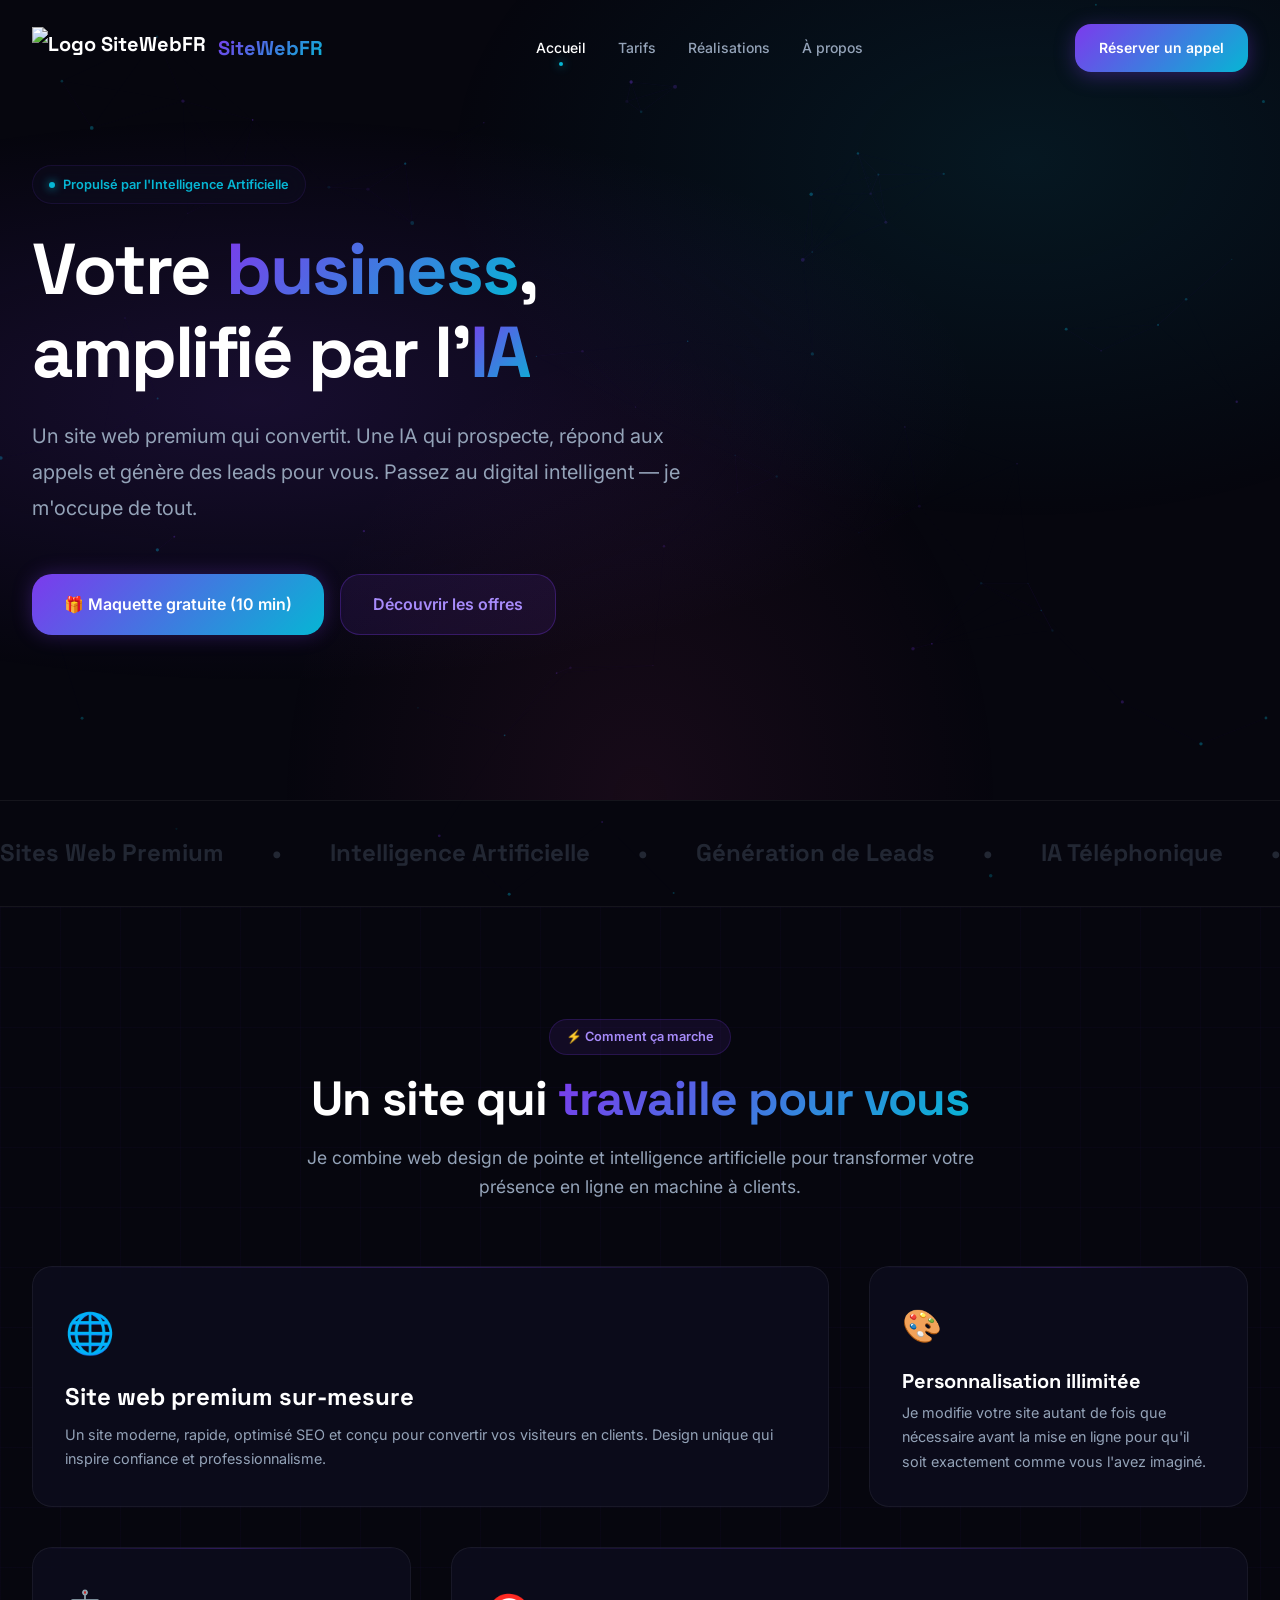
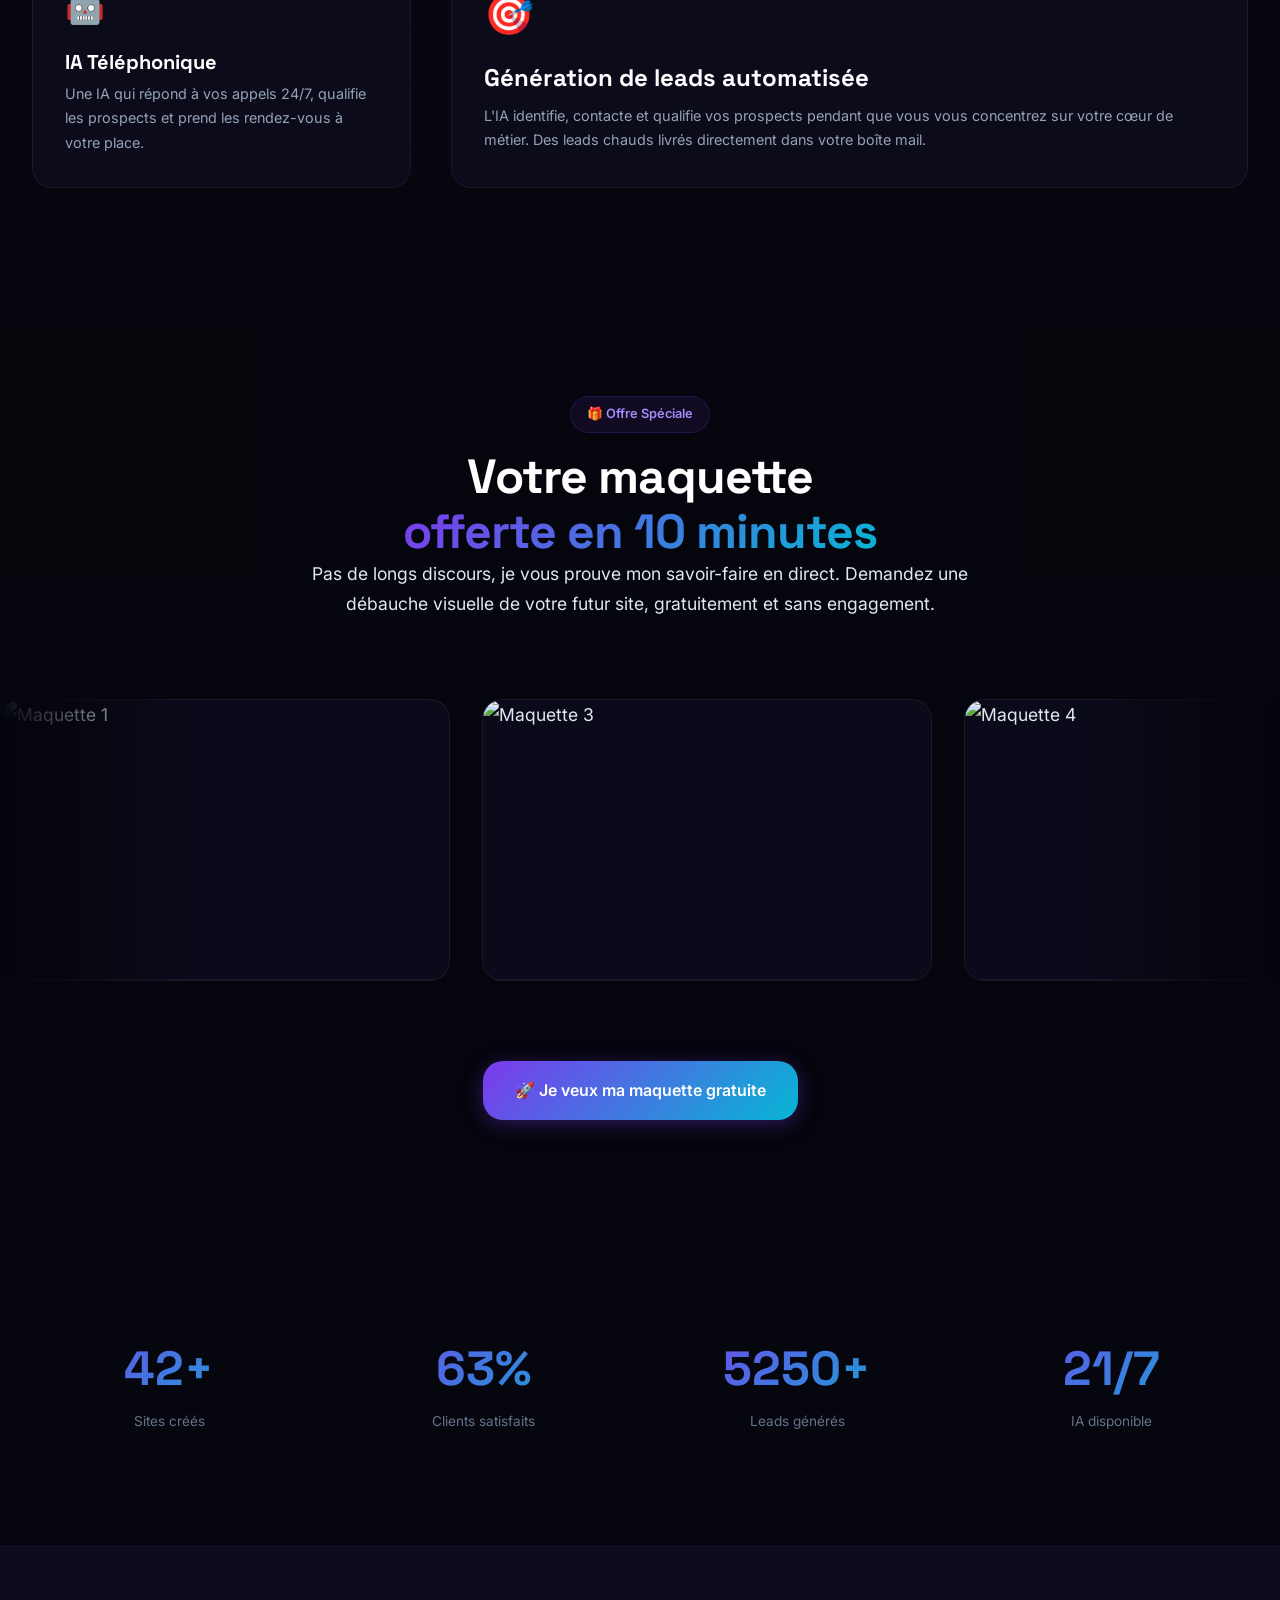
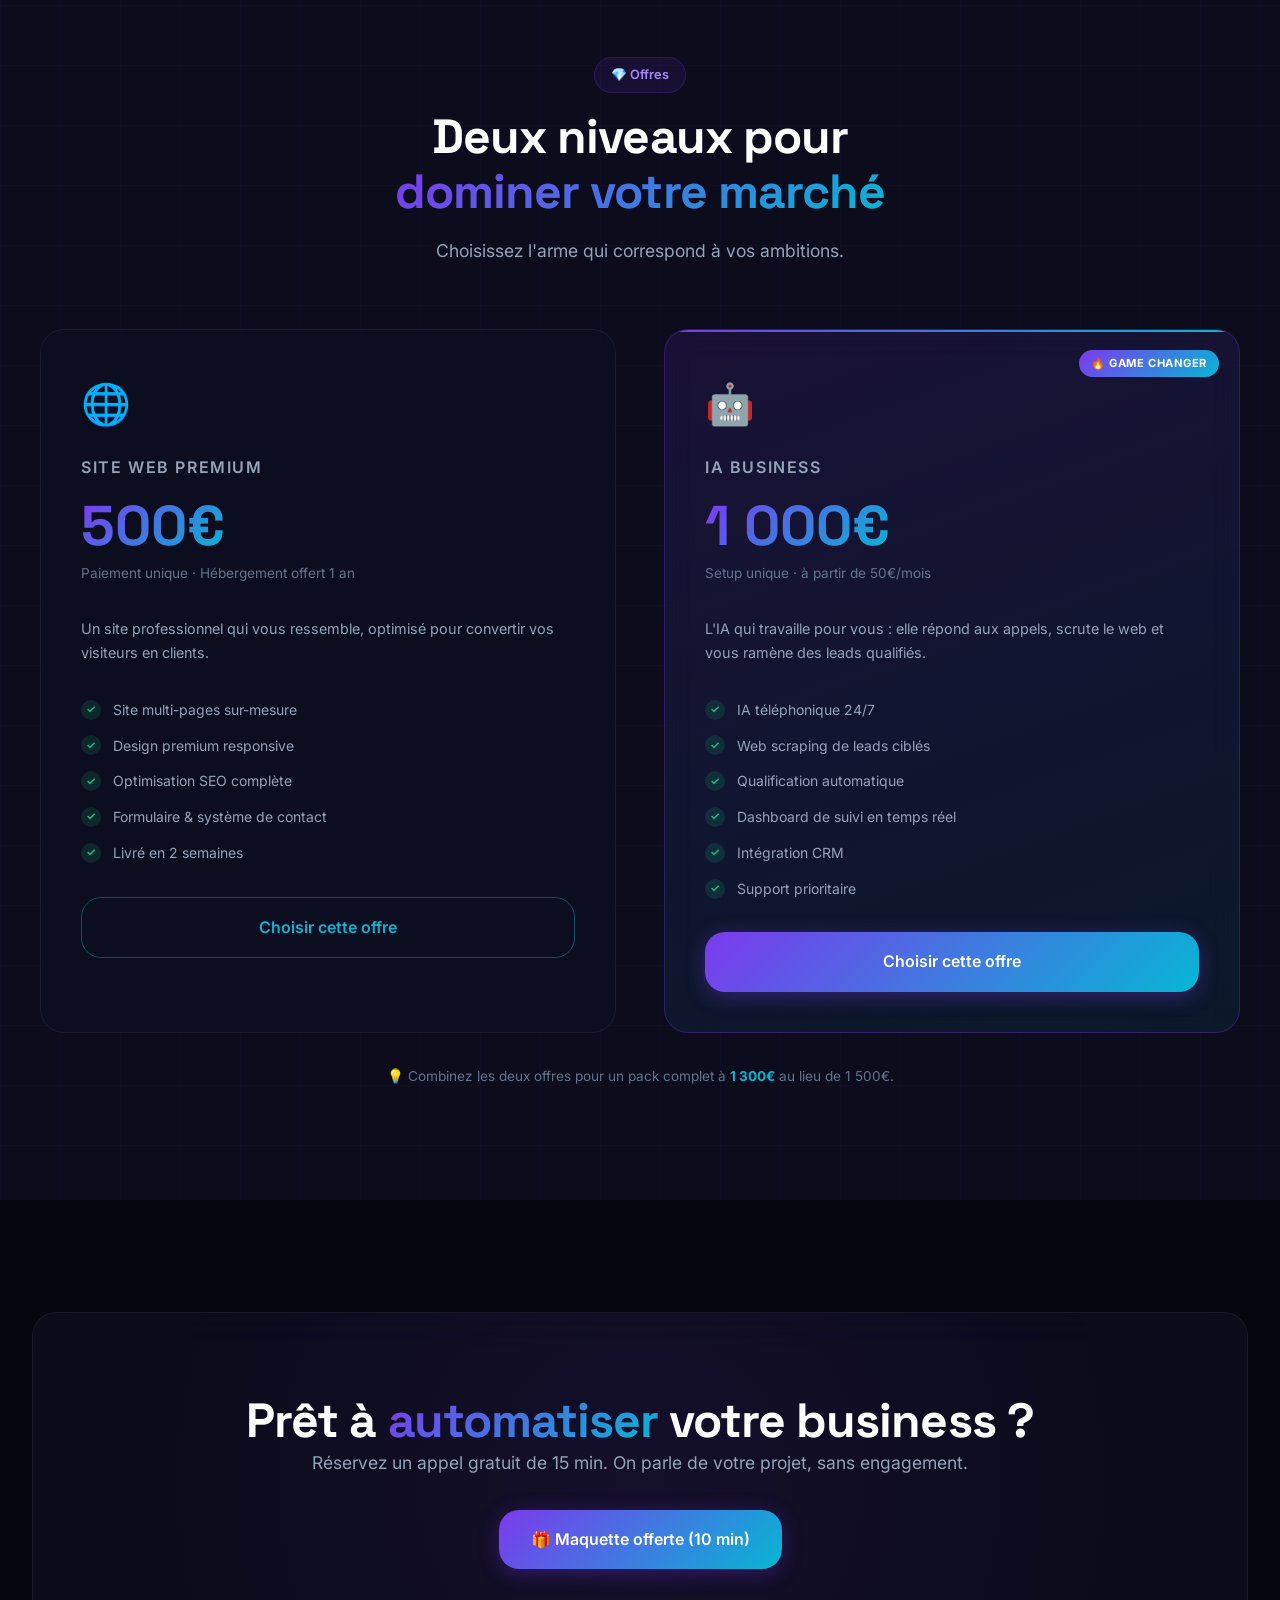
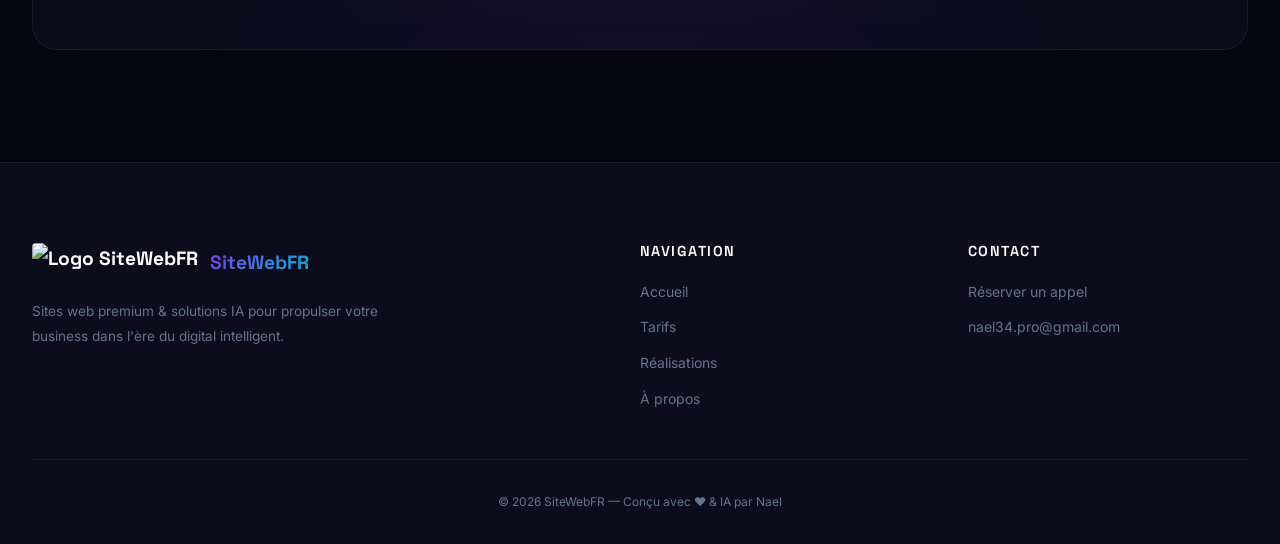
==== index.html @ 4022dced "Add files via upload" ====
<!DOCTYPE html>
<html lang="fr">

<head>
    <!-- Google tag (gtag.js) -->
    <script async src="https://www.googletagmanager.com/gtag/js?id=G-JML9F7MKFT"></script>
    <script>
        window.dataLayer = window.dataLayer || [];
        function gtag() { dataLayer.push(arguments); }
        gtag('js', new Date());

        gtag('config', 'G-JML9F7MKFT');
    </script>
    <!-- Google Tag Manager -->
    <script>(function (w, d, s, l, i) {
            w[l] = w[l] || []; w[l].push({
                'gtm.start':
                    new Date().getTime(), event: 'gtm.js'
            }); var f = d.getElementsByTagName(s)[0],
                j = d.createElement(s), dl = l != 'dataLayer' ? '&l=' + l : ''; j.async = true; j.src =
                    'https://www.googletagmanager.com/gtm.js?id=' + i + dl; f.parentNode.insertBefore(j, f);
        })(window, document, 'script', 'dataLayer', 'GTM-PZZTCPLR');</script>
    <!-- End Google Tag Manager -->

    <meta charset="UTF-8">
    <meta name="viewport" content="width=device-width, initial-scale=1.0">
    <title>SiteWebFR — Sites Web & IA pour votre Business</title>
    <meta name="description"
        content="Boostez votre business avec un site web premium et une IA qui génère des leads et répond à vos appels. Passez au digital intelligent.">
    <meta name="google-site-verification" content="google18a44e222b58c08e" />
    <script src="https://analytics.ahrefs.com/analytics.js" data-key="uqkY2G1PRKFkOzScGAenXg" async></script>
    <link rel="stylesheet" href="style.css?v=14.6">
    <script type="module" src="https://unpkg.com/@splinetool/viewer@1.12.86/build/spline-viewer.js"></script>
</head>

<body>
    <!-- Google Tag Manager (noscript) -->
    <noscript><iframe src="https://www.googletagmanager.com/ns.html?id=GTM-PZZTCPLR" height="0" width="0"
            style="display:none;visibility:hidden"></iframe></noscript>
    <!-- End Google Tag Manager (noscript) -->

    <canvas id="particles-canvas"></canvas>

    <!-- ═══ NAVBAR ═══ -->


    <nav class="navbar" id="navbar">
        <div class="container navbar__inner">
            <a href="index.html" class="navbar__logo">
                <img src="https://i.postimg.cc/g0byRVSn/Untitled-design.png?v=999" alt="Logo SiteWebFR"
                    class="navbar__logo-official-img" style="height:42px; width:auto; object-fit:contain;">
                <span class="text-gradient">SiteWebFR</span>
            </a>
            <div class="navbar__links">
                <a href="index.html" class="navbar__link active">Accueil</a>
                <a href="tarifs.html" class="navbar__link">Tarifs</a>
                <a href="exemples.html" class="navbar__link">Réalisations</a>
                <a href="a-propos.html" class="navbar__link">À propos</a>
            </div>
            <a href="a-propos.html#contact" class="btn btn--primary navbar__cta">Réserver un appel</a>
            <div class="navbar__toggle" aria-label="Menu"><span></span><span></span><span></span></div>
        </div>
        <div class="navbar__mobile">
            <div style="display:flex; align-items:center; gap:0.75rem; margin-bottom:2rem; padding:0.5rem 1rem;">
                <img src="https://i.postimg.cc/g0byRVSn/Untitled-design.png?v=999" alt="Logo SiteWebFR"
                    style="height:40px; width:auto; object-fit:contain;">
                <span
                    style="font-family:var(--font-heading); font-size:1.5rem; font-weight:700; color:var(--color-white);">
                    <span class="text-gradient">SiteWebFR</span>
                </span>
            </div>
            <a href="index.html">Accueil</a>
            <a href="tarifs.html">Tarifs</a>
            <a href="exemples.html">Réalisations</a>
            <a href="a-propos.html">À propos</a>
            <a href="a-propos.html#contact" class="btn btn--primary btn--full" style="margin-top:1rem;">Réserver un
                appel</a>
        </div>
    </nav>



    <!-- ═══ HERO ═══ -->
    <section class="hero" id="hero">
        <div class="hero__3d fade-in-spline">
            <spline-viewer url="https://prod.spline.design/UGyMHHC5NJuv-dM2/scene.splinecode" background="transparent"
                style="width:100%; height:100%; background: transparent;"></spline-viewer>
        </div>
        <div class="container hero__inner">
            <div class="hero__content">
                <div class="hero__badge fade-in">Propulsé par l'Intelligence Artificielle</div>

                <h1 class="hero__title fade-in fade-in-delay-1">
                    Votre <span class="text-gradient">business</span>,<br>
                    amplifié par l'<span class="text-gradient">IA</span>
                </h1>

                <p class="hero__subtitle fade-in fade-in-delay-2">
                    Un site web premium qui convertit. Une IA qui prospecte, répond aux appels et génère des leads pour
                    vous.
                    Passez au digital intelligent — je m'occupe de tout.
                </p>

                <div class="hero__buttons fade-in fade-in-delay-3">
                    <a href="#maquette" class="btn btn--primary btn--lg btn--pulse"
                        style="background: var(--gradient-primary); box-shadow: 0 0 20px rgba(124, 58, 237, 0.3);">
                        🎁 Maquette gratuite (10 min)
                    </a>
                    <a href="tarifs.html" class="btn btn--ghost btn--lg">
                        Découvrir les offres
                    </a>
                </div>
            </div>
        </div>
    </section>

    <!-- ═══ MARQUEE ═══ -->
    <div class="marquee"
        style="padding: 2rem 0; border-top: 1px solid var(--color-border-light); border-bottom: 1px solid var(--color-border-light);">
        <div class="marquee__inner">
            <span class="marquee__item">Sites Web Premium</span>
            <span class="marquee__item">•</span>
            <span class="marquee__item">Intelligence Artificielle</span>
            <span class="marquee__item">•</span>
            <span class="marquee__item">Génération de Leads</span>
            <span class="marquee__item">•</span>
            <span class="marquee__item">IA Téléphonique</span>
            <span class="marquee__item">•</span>
            <span class="marquee__item">Web Scraping</span>
            <span class="marquee__item">•</span>
            <span class="marquee__item">SEO Automatisé</span>
            <span class="marquee__item">•</span>
            <span class="marquee__item">Design Sur-Mesure</span>
            <span class="marquee__item">•</span>
            <!-- Duplicate for seamless loop -->
            <span class="marquee__item">Sites Web Premium</span>
            <span class="marquee__item">•</span>
            <span class="marquee__item">Intelligence Artificielle</span>
            <span class="marquee__item">•</span>
            <span class="marquee__item">Génération de Leads</span>
            <span class="marquee__item">•</span>
            <span class="marquee__item">IA Téléphonique</span>
            <span class="marquee__item">•</span>
            <span class="marquee__item">Web Scraping</span>
            <span class="marquee__item">•</span>
            <span class="marquee__item">SEO Automatisé</span>
            <span class="marquee__item">•</span>
            <span class="marquee__item">Design Sur-Mesure</span>
            <span class="marquee__item">•</span>
        </div>
    </div>

    <!-- ═══ POURQUOI NOUS ═══ -->
    <section class="section grid-bg" id="services">
        <div class="container">
            <div class="section-header fade-in">
                <div class="section-header__badge">⚡ Comment ça marche</div>
                <h2>Un site qui <span class="text-gradient">travaille pour vous</span></h2>
                <p>Je combine web design de pointe et intelligence artificielle pour transformer votre présence en ligne
                    en machine à clients.</p>
            </div>

            <div class="bento">
                <!-- Big card -->
                <div class="bento__item bento__item--wide fade-in">
                    <div>
                        <div style="font-size:2.5rem; margin-bottom:1rem;">🌐</div>
                        <h3 style="margin-bottom:0.75rem;">Site web premium sur-mesure</h3>
                        <p class="card__text">Un site moderne, rapide, optimisé SEO et conçu pour convertir vos
                            visiteurs en clients. Design unique qui inspire confiance et professionnalisme.</p>
                    </div>
                </div>

                <!-- Personnalisation -->
                <div class="bento__item fade-in fade-in-delay-1">
                    <div style="font-size:2rem; margin-bottom:1rem;">🎨</div>
                    <h4 style="margin-bottom:0.5rem;">Personnalisation illimitée</h4>
                    <p class="card__text">Je modifie votre site autant de fois que nécessaire avant la mise en ligne
                        pour qu'il soit exactement comme vous l'avez imaginé.</p>
                </div>

                <!-- IA Téléphonique -->
                <div class="bento__item fade-in fade-in-delay-1">
                    <div style="font-size:2rem; margin-bottom:1rem;">🤖</div>
                    <h4 style="margin-bottom:0.5rem;">IA Téléphonique</h4>
                    <p class="card__text">Une IA qui répond à vos appels 24/7, qualifie les prospects et prend les
                        rendez-vous à votre place.</p>
                </div>

                <!-- Leads -->
                <div class="bento__item bento__item--wide fade-in fade-in-delay-2">
                    <div>
                        <div style="font-size:2.5rem; margin-bottom:1rem;">🎯</div>
                        <h3 style="margin-bottom:0.75rem;">Génération de leads automatisée</h3>
                        <p class="card__text">L'IA identifie, contacte et qualifie vos prospects pendant que vous vous
                            concentrez sur votre cœur de métier. Des leads chauds livrés directement dans votre boîte
                            mail.</p>
                    </div>
                </div>
            </div>
        </div>
    </section>

    <!-- ═══ SECTION MAQUETTE OFFERTE ═══ -->
    <section class="section section--mockup" id="maquette">
        <div class="container">
            <div class="mockup-header fade-in">
                <div class="section-header__badge">🎁 Offre Spéciale</div>
                <h2>Votre maquette <span class="text-gradient">offerte en 10 minutes</span></h2>
                <p>Pas de longs discours, je vous prouve mon savoir-faire en direct. Demandez une débauche visuelle de
                    votre futur site, gratuitement et sans engagement.</p>
            </div>

            <div class="mockup-marquee fade-in">
                <div class="mockup-marquee__inner">
                    <!-- Original items (9 unique) -->
                    <div class="mockup-card"><img
                            src="https://i.postimg.cc/FKL2zjPG/26c598fc-7b9e-4452-b52e-dbb841d92e33.png"
                            alt="Maquette 1" class="mockup-card__img" loading="lazy"></div>
                    <div class="mockup-card"><img
                            src="https://i.postimg.cc/hGdHv9Cy/60cceebb-c4ed-4437-82dc-df959d389666.png"
                            alt="Maquette 3" class="mockup-card__img" loading="lazy"></div>
                    <div class="mockup-card"><img
                            src="https://i.postimg.cc/fb96yxHp/Capture-d-ecran-2026-02-06-a-21-25-02.png"
                            alt="Maquette 4" class="mockup-card__img" loading="lazy"></div>
                    <div class="mockup-card"><img
                            src="https://i.postimg.cc/63xFvyg8/Capture-d-ecran-2026-02-11-a-20-15-58.png"
                            alt="Maquette 5" class="mockup-card__img" loading="lazy"></div>
                    <div class="mockup-card"><img
                            src="https://i.postimg.cc/tTG8xYwh/Capture-d-ecran-2026-02-14-a-19-33-42.png"
                            alt="Maquette 6" class="mockup-card__img" loading="lazy"></div>
                    <div class="mockup-card"><img
                            src="https://i.postimg.cc/nzKgYnfm/Capture-d-ecran-2026-03-16-a-22-30-05.png"
                            alt="Maquette 7" class="mockup-card__img mockup-card__img--top" loading="lazy"></div>
                    <div class="mockup-card"><img
                            src="https://i.postimg.cc/V69pBzPn/Capture-d-ecran-2026-04-03-a-16-06-11.png"
                            alt="Maquette 8" class="mockup-card__img mockup-card__img--top" loading="lazy"></div>
                    <div class="mockup-card"><img
                            src="https://i.postimg.cc/FRb8ghXV/Capture-d-ecran-2026-04-22-a-13-52-54.png"
                            alt="Maquette 9" class="mockup-card__img" loading="lazy"></div>
                    <div class="mockup-card"><img
                            src="https://i.postimg.cc/DZQHd731/dd06ef97-f9bb-4138-979b-653449a3747b.png"
                            alt="Maquette 10" class="mockup-card__img" loading="lazy"></div>

                    <!-- Duplicates for seamless loop (9) -->
                    <div class="mockup-card"><img
                            src="https://i.postimg.cc/FKL2zjPG/26c598fc-7b9e-4452-b52e-dbb841d92e33.png"
                            alt="Maquette 1" class="mockup-card__img" loading="lazy"></div>
                    <div class="mockup-card"><img
                            src="https://i.postimg.cc/hGdHv9Cy/60cceebb-c4ed-4437-82dc-df959d389666.png"
                            alt="Maquette 3" class="mockup-card__img" loading="lazy"></div>
                    <div class="mockup-card"><img
                            src="https://i.postimg.cc/fb96yxHp/Capture-d-ecran-2026-02-06-a-21-25-02.png"
                            alt="Maquette 4" class="mockup-card__img" loading="lazy"></div>
                    <div class="mockup-card"><img
                            src="https://i.postimg.cc/63xFvyg8/Capture-d-ecran-2026-02-11-a-20-15-58.png"
                            alt="Maquette 5" class="mockup-card__img" loading="lazy"></div>
                    <div class="mockup-card"><img
                            src="https://i.postimg.cc/tTG8xYwh/Capture-d-ecran-2026-02-14-a-19-33-42.png"
                            alt="Maquette 6" class="mockup-card__img" loading="lazy"></div>
                    <div class="mockup-card"><img
                            src="https://i.postimg.cc/nzKgYnfm/Capture-d-ecran-2026-03-16-a-22-30-05.png"
                            alt="Maquette 7" class="mockup-card__img mockup-card__img--top" loading="lazy"></div>
                    <div class="mockup-card"><img
                            src="https://i.postimg.cc/V69pBzPn/Capture-d-ecran-2026-04-03-a-16-06-11.png"
                            alt="Maquette 8" class="mockup-card__img mockup-card__img--top" loading="lazy"></div>
                    <div class="mockup-card"><img
                            src="https://i.postimg.cc/FRb8ghXV/Capture-d-ecran-2026-04-22-a-13-52-54.png"
                            alt="Maquette 9" class="mockup-card__img" loading="lazy"></div>
                    <div class="mockup-card"><img
                            src="https://i.postimg.cc/DZQHd731/dd06ef97-f9bb-4138-979b-653449a3747b.png"
                            alt="Maquette 10" class="mockup-card__img" loading="lazy"></div>
                </div>
            </div>

            <div class="mockup-cta fade-in">
                <a href="a-propos.html#contact" class="btn btn--primary btn--lg btn--pulse">
                    🚀 Je veux ma maquette gratuite
                </a>
            </div>
        </div>
    </section>

    <!-- ═══ CHIFFRES ═══ -->
    <section class="section">
        <div class="container">
            <div class="stats-grid fade-in">
                <div class="stats-grid__item">
                    <div class="text-gradient" style="font-family:var(--font-heading); font-size:3rem; font-weight:800;"
                        data-count="50" data-suffix="+">0</div>
                    <div style="color:var(--color-text-muted); font-size:0.85rem;">Sites créés</div>
                </div>
                <div class="stats-grid__item">
                    <div class="text-gradient" style="font-family:var(--font-heading); font-size:3rem; font-weight:800;"
                        data-count="100" data-suffix="%">0</div>
                    <div style="color:var(--color-text-muted); font-size:0.85rem;">Clients satisfaits</div>
                </div>
                <div class="stats-grid__item">
                    <div class="text-gradient" style="font-family:var(--font-heading); font-size:3rem; font-weight:800;"
                        data-count="10000" data-suffix="+">0</div>
                    <div style="color:var(--color-text-muted); font-size:0.85rem;">Leads générés</div>
                </div>
                <div class="stats-grid__item">
                    <div class="text-gradient" style="font-family:var(--font-heading); font-size:3rem; font-weight:800;"
                        data-count="24" data-suffix="/7">0</div>
                    <div style="color:var(--color-text-muted); font-size:0.85rem;">IA disponible</div>
                </div>
            </div>
        </div>
    </section>

    <!-- ═══ APERÇU TARIFS ═══ -->
    <section class="section section--alt grid-bg">
        <div class="container">
            <div class="section-header fade-in">
                <div class="section-header__badge">💎 Offres</div>
                <h2>Deux niveaux pour <span class="text-gradient">dominer votre marché</span></h2>
                <p>Choisissez l'arme qui correspond à vos ambitions.</p>
            </div>

            <div class="pricing-grid fade-in">
                <!-- Site Web -->
                <div class="pricing-card">
                    <div class="pricing-card__icon">🌐</div>
                    <p class="pricing-card__name">Site Web Premium</p>
                    <div class="pricing-card__price"><span class="text-gradient">500€</span></div>
                    <p class="pricing-card__period">Paiement unique · Hébergement offert 1 an</p>
                    <p class="pricing-card__desc">Un site professionnel qui vous ressemble, optimisé pour convertir vos
                        visiteurs en clients.</p>
                    <div class="pricing-card__features">
                        <div class="pricing-card__feature"><span class="check">✓</span> Site multi-pages sur-mesure
                        </div>
                        <div class="pricing-card__feature"><span class="check">✓</span> Design premium responsive</div>
                        <div class="pricing-card__feature"><span class="check">✓</span> Optimisation SEO complète</div>
                        <div class="pricing-card__feature"><span class="check">✓</span> Formulaire & système de contact
                        </div>
                        <div class="pricing-card__feature"><span class="check">✓</span> Livré en 2 semaines</div>
                    </div>
                    <a href="a-propos.html#contact" class="btn btn--outline btn--lg btn--full">Choisir cette offre</a>
                </div>

                <!-- IA -->
                <div class="pricing-card pricing-card--featured">
                    <div class="pricing-card__popular">🔥 Game changer</div>
                    <div class="pricing-card__icon">🤖</div>
                    <p class="pricing-card__name">IA Business</p>
                    <div class="pricing-card__price"><span class="text-gradient">1 000€</span></div>
                    <p class="pricing-card__period">Setup unique · à partir de 50€/mois</p>
                    <p class="pricing-card__desc">L'IA qui travaille pour vous : elle répond aux appels, scrute le web
                        et vous ramène des leads qualifiés.</p>
                    <div class="pricing-card__features">
                        <div class="pricing-card__feature"><span class="check">✓</span> IA téléphonique 24/7</div>
                        <div class="pricing-card__feature"><span class="check">✓</span> Web scraping de leads ciblés
                        </div>
                        <div class="pricing-card__feature"><span class="check">✓</span> Qualification automatique</div>
                        <div class="pricing-card__feature"><span class="check">✓</span> Dashboard de suivi en temps réel
                        </div>
                        <div class="pricing-card__feature"><span class="check">✓</span> Intégration CRM</div>
                        <div class="pricing-card__feature"><span class="check">✓</span> Support prioritaire</div>
                    </div>
                    <a href="a-propos.html#contact" class="btn btn--primary btn--lg btn--full">Choisir cette offre</a>
                </div>
            </div>

            <p style="text-align:center; margin-top:2rem; color:var(--color-text-muted); font-size:0.85rem;"
                class="fade-in">
                💡 Combinez les deux offres pour un pack complet à <strong style="color:var(--color-cyan);">1
                    300€</strong> au lieu de 1 500€.
            </p>
        </div>
    </section>

    <!-- ═══ CTA ═══ -->
    <section class="section">
        <div class="container">
            <div class="cta fade-in">
                <h2>Prêt à <span class="text-gradient">automatiser</span> votre business ?</h2>
                <p>Réservez un appel gratuit de 15 min. On parle de votre projet, sans engagement.</p>
                <a href="a-propos.html#contact" class="btn btn--primary btn--lg">
                    🎁 Maquette offerte (10 min)
                </a>
            </div>
        </div>
    </section>

    <!-- ═══ FOOTER ═══ -->


    <footer class="footer">
        <div class="container">
            <div class="footer__inner">
                <div>
                    <div class="footer__logo">
                        <img src="https://i.postimg.cc/g0byRVSn/Untitled-design.png?v=999" alt="Logo SiteWebFR"
                            class="footer__logo-official" style="height:40px; width:auto; border-radius:4px;"> <span
                            class="text-gradient">SiteWebFR</span>
                    </div>
                    <p class="footer__desc">Sites web premium & solutions IA pour propulser votre business dans l'ère du
                        digital intelligent.</p>
                </div>
                <div>
                    <h4 class="footer__heading">Navigation</h4>
                    <div class="footer__links">
                        <a href="index.html">Accueil</a>
                        <a href="tarifs.html">Tarifs</a>
                        <a href="exemples.html">Réalisations</a>
                        <a href="a-propos.html">À propos</a>
                    </div>
                </div>
                <div>
                    <h4 class="footer__heading">Contact</h4>
                    <div class="footer__links">
                        <a href="a-propos.html#contact">Réserver un appel</a>
                        <a href="mailto:nael34.pro@gmail.com">nael34.pro@gmail.com</a>
                    </div>
                </div>
            </div>
            <div class="footer__bottom">
                <p>© 2026 SiteWebFR — Conçu avec ❤️ & IA par Nael</p>
            </div>
        </div>
    </footer>



    <script src="script.js?v=10.1"></script>
</body>

</html>
---- style.css ----
/* ============================================
   SITEWEBFR — Dark AI Premium Theme
   ============================================ */

@import url('https://fonts.googleapis.com/css2?family=Inter:wght@300;400;500;600;700;800;900&family=Space+Grotesk:wght@400;500;600;700&display=swap');

/* ============================================
   1. VARIABLES
   ============================================ */
:root {
    --color-bg: #06060E;
    --color-bg-alt: #0C0C1D;
    --color-bg-card: rgba(15, 15, 35, 0.6);
    --color-bg-glass: rgba(15, 15, 35, 0.4);
    --color-surface: #111128;
    --color-border: rgba(124, 58, 237, 0.12);
    --color-border-light: rgba(255, 255, 255, 0.06);
    --color-primary: #7C3AED;
    --color-primary-light: #A78BFA;
    --color-primary-dark: #5B21B6;
    --color-cyan: #06B6D4;
    --color-cyan-light: #22D3EE;
    --color-pink: #EC4899;
    --color-green: #10B981;
    --color-text: #E2E8F0;
    --color-text-light: #94A3B8;
    --color-text-muted: #64748B;
    --color-white: #FFFFFF;
    --gradient-primary: linear-gradient(135deg, #7C3AED 0%, #06B6D4 100%);
    --gradient-hero: radial-gradient(ellipse at 20% 50%, rgba(124, 58, 237, 0.15) 0%, transparent 50%),
                     radial-gradient(ellipse at 80% 20%, rgba(6, 182, 212, 0.1) 0%, transparent 40%),
                     radial-gradient(ellipse at 50% 100%, rgba(236, 72, 153, 0.08) 0%, transparent 40%);
    --gradient-card: linear-gradient(135deg, rgba(124, 58, 237, 0.08) 0%, rgba(6, 182, 212, 0.04) 100%);
    --gradient-glow: linear-gradient(135deg, #7C3AED, #06B6D4, #EC4899);
    --font-heading: 'Space Grotesk', sans-serif;
    --font-body: 'Inter', sans-serif;
    --radius-sm: 0.5rem;
    --radius-md: 0.75rem;
    --radius-lg: 1rem;
    --radius-xl: 1.25rem;
    --radius-2xl: 1.5rem;
    --radius-full: 9999px;
    --shadow-glow: 0 0 40px rgba(124, 58, 237, 0.15);
    --shadow-glow-lg: 0 0 80px rgba(124, 58, 237, 0.2);
    --shadow-card: 0 8px 32px rgba(0, 0, 0, 0.3);
    --transition: 0.3s cubic-bezier(0.4, 0, 0.2, 1);
    --transition-slow: 0.6s cubic-bezier(0.4, 0, 0.2, 1);
}

/* ============================================
   2. RESET & BASE
   ============================================ */
*, *::before, *::after { margin: 0; padding: 0; box-sizing: border-box; }
html, body { overflow-x: hidden; width: 100%; }
body {
    font-family: var(--font-body); font-size: 1.1rem; line-height: 1.7;
    color: var(--color-text); background: var(--color-bg);
    -webkit-font-smoothing: antialiased;
}
img { max-width: 100%; height: auto; display: block; }
a { color: var(--color-primary-light); text-decoration: none; transition: color var(--transition); }
a:hover { color: var(--color-cyan); }
ul, ol { list-style: none; }
button { cursor: pointer; font-family: inherit; border: none; background: none; }
::selection { background: var(--color-primary); color: white; }

/* ============================================
   3. TYPOGRAPHY
   ============================================ */
h1, h2, h3, h4, h5, h6 { font-family: var(--font-heading); font-weight: 700; line-height: 1.15; color: var(--color-white); }
h1 { font-size: clamp(2.5rem, 6vw, 4.5rem); letter-spacing: -0.03em; }
h2 { font-size: clamp(2rem, 4vw, 3rem); letter-spacing: -0.02em; }
h3 { font-size: 1.5rem; }
h4 { font-size: 1.25rem; }
.text-gradient { 
    background: var(--gradient-primary) !important; 
    -webkit-background-clip: text !important; 
    background-clip: text !important; 
    -webkit-text-fill-color: transparent !important; 
    color: transparent !important;
    display: inline-block;
}
.text-glow { text-shadow: 0 0 40px rgba(124, 58, 237, 0.5); }

/* ============================================
   4. LAYOUT
   ============================================ */
.container { width: 100%; max-width: 1600px; margin: 0 auto; padding: 0 2rem; box-sizing: border-box; }
.section { padding: 7rem 0; position: relative; }
.section--alt { background: var(--color-bg-alt); }

/* ============================================
   5. PARTICLES CANVAS
   ============================================ */
#particles-canvas { position: fixed; top: 0; left: 0; width: 100%; height: 100%; pointer-events: none; z-index: 0; opacity: 0.6; }

/* ============================================
   6. NAVBAR
   ============================================ */
.navbar { position: fixed; top: 0; left: 0; right: 0; z-index: 2000; padding: 1.5rem 0; transition: all var(--transition); pointer-events: auto !important; }
.navbar.scrolled:not(.active) { background: rgba(6, 6, 14, 0.95); backdrop-filter: blur(40px); -webkit-backdrop-filter: blur(40px); border-bottom: 1px solid var(--color-border-light); padding: 1rem 0; }
.navbar.active { background: transparent; backdrop-filter: none; -webkit-backdrop-filter: none; border-bottom: none; }
.navbar__inner { display: flex; align-items: center; justify-content: space-between; }
.navbar__logo { display: flex; align-items: center; gap: 0.75rem; font-family: var(--font-heading); font-size: 1.25rem; font-weight: 700; color: var(--color-white); }
.navbar__logo-img, .footer__logo-img { height: 38px; width: auto; object-fit: contain; margin-right: 0.5rem; }
.navbar__links { display: flex; align-items: center; gap: 2rem; }
.navbar__link { font-size: 0.875rem; font-weight: 500; color: var(--color-text-light); transition: color var(--transition); position: relative; }
.navbar__link:hover, .navbar__link.active { color: var(--color-white); }
.navbar__link.active::after { content: ''; position: absolute; bottom: -6px; left: 50%; transform: translateX(-50%); width: 4px; height: 4px; border-radius: 50%; background: var(--color-cyan); box-shadow: 0 0 10px var(--color-cyan); }
.navbar__toggle { display: none; flex-direction: column; gap: 5px; padding: 0.75rem; cursor: pointer; pointer-events: auto; }
.navbar__toggle span { display: block; width: 22px; height: 2px; background: var(--color-text); border-radius: 2px; transition: var(--transition); }
.navbar__toggle.active span:nth-child(1) { transform: rotate(45deg) translate(5px, 5px); }
.navbar__toggle.active span:nth-child(2) { opacity: 0; }
.navbar__toggle.active span:nth-child(3) { transform: rotate(-45deg) translate(5px, -5px); }
.navbar__mobile { display: none; position: fixed; top: 0; left: 0; right: 0; bottom: 0; background: rgba(6, 6, 14, 0.98); backdrop-filter: blur(40px); -webkit-backdrop-filter: blur(40px); padding: 8rem 2rem 2rem; flex-direction: column; gap: 1.5rem; z-index: 1000; }
.navbar__mobile.active { display: flex; }
.navbar__mobile a { font-size: 1.5rem; font-weight: 600; color: var(--color-text); padding: 1rem 0; border-bottom: 1px solid var(--color-border-light); }

/* ============================================
   7. BUTTONS
   ============================================ */
.btn { display: inline-flex; align-items: center; justify-content: center; gap: 0.5rem; padding: 0.75rem 1.5rem; font-weight: 600; font-size: 0.875rem; border-radius: var(--radius-lg); transition: all var(--transition); border: none; cursor: pointer; white-space: nowrap; }
.btn--primary { background: var(--gradient-primary); color: white; box-shadow: 0 4px 20px rgba(124, 58, 237, 0.35); position: relative; overflow: hidden; }
.btn--primary::before { content: ''; position: absolute; inset: 0; background: linear-gradient(135deg, rgba(255,255,255,0.15) 0%, transparent 50%); opacity: 0; transition: opacity var(--transition); }
.btn--primary:hover { transform: translateY(-2px); box-shadow: 0 8px 30px rgba(124, 58, 237, 0.5); color: white; }
.btn--primary:hover::before { opacity: 1; }
.btn--ghost { background: rgba(124, 58, 237, 0.1); color: var(--color-primary-light); border: 1px solid rgba(124, 58, 237, 0.3); }
.btn--ghost:hover { background: rgba(124, 58, 237, 0.2); border-color: var(--color-primary); color: white; transform: translateY(-2px); }
.btn--outline { background: transparent; color: var(--color-cyan); border: 1px solid rgba(6, 182, 212, 0.4); }
.btn--outline:hover { background: rgba(6, 182, 212, 0.1); border-color: var(--color-cyan); color: white; }
.btn--lg { padding: 1rem 2rem; font-size: 1rem; border-radius: var(--radius-xl); }
.btn--full { width: 100%; }

/* ─── CTA ATTRACTION ANIMATION ─── */
.btn--pulse {
    animation: btn-pulse 3s ease-in-out infinite;
    position: relative;
    overflow: hidden;
}

.btn--pulse::after {
    content: '';
    position: absolute;
    top: -50%;
    left: -60%;
    width: 20%;
    height: 200%;
    background: rgba(255, 255, 255, 0.2);
    transform: rotate(30deg);
    animation: btn-shine 4s infinite;
    pointer-events: none;
}

@keyframes btn-pulse {
    0%, 100% { transform: scale(1); box-shadow: 0 0 20px rgba(124, 58, 237, 0.3); }
    50% { transform: scale(1.03); box-shadow: 0 0 30px rgba(124, 58, 237, 0.5); }
}

@keyframes btn-shine {
    0% { left: -60%; }
    20% { left: 140%; }
    100% { left: 140%; }
}

/* ============================================
   8. HERO
   ============================================ */
.hero { display: flex; align-items: center; padding: 10rem 0; position: relative; overflow: visible; min-height: 800px; }
.hero::before { content: ''; position: absolute; inset: 0; background: var(--gradient-hero); pointer-events: none; }
.hero__inner { position: relative; z-index: 10; width: 100%; pointer-events: none; }
.hero__content { max-width: 800px; }
.hero__content > * { pointer-events: auto; }
.hero__badge { display: inline-flex; align-items: center; gap: 0.5rem; background: var(--color-bg-glass); backdrop-filter: blur(10px); -webkit-backdrop-filter: blur(10px); border: 1px solid var(--color-border); padding: 0.5rem 1rem; border-radius: var(--radius-full); font-size: 0.8rem; font-weight: 600; color: var(--color-cyan); margin-bottom: 1.5rem; }
.hero__badge::before { content: ''; width: 6px; height: 6px; border-radius: 50%; background: var(--color-cyan); box-shadow: 0 0 10px var(--color-cyan); animation: pulse-dot 2s ease-in-out infinite; }
@keyframes pulse-dot { 0%, 100% { opacity: 1; transform: scale(1); } 50% { opacity: 0.5; transform: scale(1.5); } }
.hero__title { margin-bottom: 1.5rem; }
.hero__subtitle { font-size: 1.25rem; color: var(--color-text-light); margin-bottom: 3rem; max-width: 650px; line-height: 1.8; }
.hero__buttons { display: flex; gap: 1rem; flex-wrap: wrap; }
.hero__image { position: relative; display: flex; justify-content: center; }
.hero__image img { max-width: 480px; width: 100%; border-radius: var(--radius-2xl); animation: float 6s ease-in-out infinite; filter: drop-shadow(0 0 60px rgba(124, 58, 237, 0.3)); }

/* Spline 3D Viewer — background zone */
.hero__3d { position: absolute; inset: 0; width: 100%; height: 100%; z-index: 1; pointer-events: none; transform: translateX(15%); }
.hero__3d spline-viewer { --spline-viewer-background: transparent; width: 100%; height: 100%; background: transparent !important; cursor: none !important; }
/* Hide "Built with Spline" watermark */
.hero__3d spline-viewer::part(logo) { display: none !important; }

@keyframes float { 0%, 100% { transform: translateY(0); } 50% { transform: translateY(-15px); } }

/* ============================================
   9. SECTION HEADERS
   ============================================ */
.section-header { text-align: center; max-width: 700px; margin: 0 auto 4rem; }
.section-header__badge { display: inline-flex; align-items: center; gap: 0.5rem; background: rgba(124, 58, 237, 0.1); border: 1px solid rgba(124, 58, 237, 0.2); padding: 0.4rem 1rem; border-radius: var(--radius-full); font-size: 0.8rem; font-weight: 600; color: var(--color-primary-light); margin-bottom: 1rem; }
.section-header p { color: var(--color-text-light); font-size: 1.1rem; margin-top: 1rem; }

/* ============================================
   10. GLASS CARDS
   ============================================ */
.card { background: var(--color-bg-card); backdrop-filter: blur(12px); -webkit-backdrop-filter: blur(12px); border-radius: var(--radius-xl); padding: 2rem; border: 1px solid var(--color-border-light); transition: all var(--transition); position: relative; overflow: hidden; }
.card::before { content: ''; position: absolute; top: 0; left: 0; right: 0; height: 1px; background: linear-gradient(90deg, transparent, rgba(124, 58, 237, 0.3), rgba(6, 182, 212, 0.3), transparent); }
.card:hover { transform: translateY(-6px); border-color: rgba(124, 58, 237, 0.2); box-shadow: var(--shadow-glow); }
.card__icon { width: 52px; height: 52px; border-radius: var(--radius-lg); background: rgba(124, 58, 237, 0.1); border: 1px solid rgba(124, 58, 237, 0.15); display: flex; align-items: center; justify-content: center; margin-bottom: 1.25rem; font-size: 1.5rem; transition: all var(--transition); }
.card:hover .card__icon { background: rgba(124, 58, 237, 0.2); box-shadow: 0 0 20px rgba(124, 58, 237, 0.2); }
.card__title { margin-bottom: 0.75rem; font-size: 1.15rem; }
.card__text { color: var(--color-text-light); font-size: 0.9rem; line-height: 1.7; }

/* ============================================
   11. BENTO GRID
   ============================================ */
.bento { display: grid; grid-template-columns: repeat(3, 1fr); gap: 2.5rem; }
.bento__item--wide { grid-column: span 2; }
.bento__item--tall { grid-row: span 2; }
.bento__item { background: var(--color-bg-card); backdrop-filter: blur(12px); -webkit-backdrop-filter: blur(12px); border: 1px solid var(--color-border-light); border-radius: var(--radius-xl); padding: 2rem; position: relative; overflow: hidden; transition: all var(--transition); }
.bento__item::before { content: ''; position: absolute; top: 0; left: 0; right: 0; height: 1px; background: linear-gradient(90deg, transparent, rgba(124, 58, 237, 0.3), transparent); }
.bento__item:hover { border-color: rgba(124, 58, 237, 0.2); box-shadow: var(--shadow-glow); }
.bento__item img { border-radius: var(--radius-lg); margin-bottom: 1.5rem; }

/* ─── MOCKUP SECTION ─── */
.section--mockup { padding: 6rem 0; background: rgba(6, 6, 14, 0.4); }
.mockup-header { text-align: center; max-width: 700px; margin: 0 auto 4rem; }
.mockup-marquee { overflow: hidden; width: 100vw; position: relative; margin-left: calc(50% - 50vw); margin-bottom: 4rem; mask-image: linear-gradient(to right, transparent, black 15%, black 85%, transparent); -webkit-mask-image: linear-gradient(to right, transparent, black 15%, black 85%, transparent); }
.mockup-marquee__inner { display: flex; gap: 2rem; width: max-content; animation: mockup-scroll 40s linear infinite; padding: 1rem 0; }
.mockup-card { width: 450px; flex-shrink: 0; background: var(--color-bg-card); border: 1px solid var(--color-border-light); border-radius: var(--radius-xl); overflow: hidden; transition: all var(--transition); }
.mockup-card:hover { transform: translateY(-10px) scale(1.02); border-color: var(--color-primary); box-shadow: var(--shadow-glow); z-index: 10; }
.mockup-marquee:hover .mockup-marquee__inner { animation-play-state: paused; }

@keyframes mockup-scroll { 
    from { transform: translateX(0); } 
    to { transform: translateX(-50%); } 
}

.mockup-card__img { width: 100%; aspect-ratio: 16/10; object-fit: cover; display: block; border-bottom: 1px solid var(--color-border-light); }
.mockup-card__img--top { object-position: top center; }
.mockup-placeholder { width: 100%; aspect-ratio: 16/10; background: linear-gradient(135deg, rgba(239, 68, 68, 0.1), rgba(124, 58, 237, 0.05)); display: flex; align-items: center; justify-content: center; position: relative; border: 2px dashed rgba(239, 68, 68, 0.3); border-radius: var(--radius-lg); margin-bottom: 0; }
.mockup-placeholder::after { content: 'APERCU'; position: absolute; font-family: var(--font-heading); font-weight: 800; font-size: 3rem; color: rgba(239, 68, 68, 0.05); letter-spacing: 0.2em; }
.mockup-placeholder__label { text-align: center; color: var(--color-text-muted); font-size: 0.85rem; font-weight: 500; z-index: 1; }
.mockup-placeholder__label span { color: var(--color-cyan); font-weight: 600; font-size: 0.75rem; }
.mockup-cta { text-align: center; }

@media (max-width: 768px) {
    .mockup-card { width: 300px; }
    .mockup-marquee { pointer-events: none; }
}

/* ─── PROCESS GRID (Tarifs) ─── */
.process-grid { 
    display: grid; 
    grid-template-columns: repeat(4, 1fr); 
    gap: 1.5rem; 
    max-width: 1000px; 
    margin: 0 auto; 
}

.process-step {
    width: 44px;
    height: 44px;
    border-radius: 50%;
    background: var(--gradient-primary);
    display: flex;
    align-items: center;
    justify-content: center;
    margin: 0 auto 1rem;
    font-weight: 800;
    color: white;
}

@media (max-width: 992px) {
    .process-grid { grid-template-columns: repeat(2, 1fr); }
}

@media (max-width: 600px) {
    .process-grid { grid-template-columns: 1fr; }
}

/* ─── STACK GRID (About) ─── */
.stack-grid {
    display: grid;
    grid-template-columns: repeat(4, 1fr);
    gap: 1rem;
    max-width: 800px;
    margin: 0 auto;
}

@media (max-width: 900px) {
    .stack-grid { grid-template-columns: repeat(2, 1fr); }
}

@media (max-width: 480px) {
    .stack-grid { grid-template-columns: 1fr; }
}



/* ============================================
   12. PRICING
   ============================================ */
.pricing-grid { display: grid; grid-template-columns: repeat(2, 1fr); gap: 3rem; max-width: 1200px; margin: 0 auto; }
.pricing-card { background: var(--color-bg-card); backdrop-filter: blur(16px); -webkit-backdrop-filter: blur(16px); border-radius: var(--radius-2xl); padding: 2.5rem; border: 1px solid var(--color-border-light); transition: all var(--transition); position: relative; overflow: hidden; }
.pricing-card::before { content: ''; position: absolute; top: 0; left: 0; right: 0; height: 2px; background: linear-gradient(90deg, var(--color-primary), var(--color-cyan)); opacity: 0; transition: opacity var(--transition); }
.pricing-card:hover { transform: translateY(-8px); box-shadow: var(--shadow-glow-lg); }
.pricing-card:hover::before { opacity: 1; }
.pricing-card--featured { background: linear-gradient(160deg, rgba(124, 58, 237, 0.12) 0%, rgba(6, 182, 212, 0.08) 100%); border-color: rgba(124, 58, 237, 0.3); }
.pricing-card--featured::before { opacity: 1; }
.pricing-card__popular { position: absolute; top: 1.25rem; right: 1.25rem; background: var(--gradient-primary); color: white; padding: 0.25rem 0.75rem; border-radius: var(--radius-full); font-size: 0.7rem; font-weight: 700; text-transform: uppercase; letter-spacing: 0.05em; }
.pricing-card__icon { font-size: 2.5rem; margin-bottom: 1rem; }
.pricing-card__name { font-size: 1rem; font-weight: 600; color: var(--color-text-light); margin-bottom: 1rem; text-transform: uppercase; letter-spacing: 0.1em; }
.pricing-card__price { font-family: var(--font-heading); font-size: 3.5rem; font-weight: 800; line-height: 1; margin-bottom: 0.5rem; }
.pricing-card__price .text-gradient { font-size: inherit; }
.pricing-card__period { font-size: 0.85rem; color: var(--color-text-muted); margin-bottom: 2rem; }
.pricing-card__desc { font-size: 0.9rem; color: var(--color-text-light); margin-bottom: 2rem; line-height: 1.7; }
.pricing-card__features { display: flex; flex-direction: column; gap: 0.75rem; margin-bottom: 2rem; }
.pricing-card__feature { display: flex; align-items: center; gap: 0.75rem; font-size: 0.875rem; color: var(--color-text-light); }
.pricing-card__feature .check { width: 20px; height: 20px; border-radius: 50%; background: rgba(16, 185, 129, 0.15); color: var(--color-green); display: flex; align-items: center; justify-content: center; font-size: 0.7rem; font-weight: 700; flex-shrink: 0; }

/* ============================================
   13. PORTFOLIO
   ============================================ */
.portfolio-grid { display: grid; grid-template-columns: repeat(2, 1fr); gap: 3rem; }
.portfolio-card { border-radius: var(--radius-xl); overflow: hidden; background: var(--color-bg-card); border: 1px solid var(--color-border-light); transition: all var(--transition); }
.portfolio-card:hover { transform: translateY(-8px); box-shadow: var(--shadow-glow); border-color: rgba(124, 58, 237, 0.2); }
.portfolio-card__image-wrapper { overflow: hidden; }
.portfolio-card__image { width: 100%; aspect-ratio: 16/10; object-fit: cover; transition: transform var(--transition-slow); }
.portfolio-card:hover .portfolio-card__image { transform: scale(1.05); }
.portfolio-card__body { padding: 1.5rem; }
.portfolio-card__tag { display: inline-block; background: rgba(124, 58, 237, 0.1); color: var(--color-primary-light); padding: 0.2rem 0.6rem; border-radius: var(--radius-full); font-size: 0.7rem; font-weight: 600; margin-bottom: 0.75rem; }
.portfolio-card__title { font-size: 1.25rem; margin-bottom: 0.5rem; }
.portfolio-card__desc { color: var(--color-text-light); font-size: 0.85rem; }

/* ============================================
   14. STATS GRID (Home)
   ============================================ */
.stats-grid { display: grid; grid-template-columns: repeat(4, 1fr); gap: 2.5rem; text-align: center; }
.stats-grid__item { display: flex; flex-direction: column; }

/* ============================================
   15. ABOUT
   ============================================ */
.about-grid { display: grid; grid-template-columns: 1fr 1.5fr; gap: 6rem; align-items: center; }
.about__visual { position: relative; border-radius: var(--radius-2xl); overflow: hidden; aspect-ratio: 4/5; }
.about__content h2 { margin-bottom: 1.5rem; }
.about__content p { color: var(--color-text-light); margin-bottom: 1rem; line-height: 1.8; }
.about__stats { display: flex; flex-wrap: wrap; gap: 2.5rem; margin-top: 2rem; padding-top: 2rem; border-top: 1px solid var(--color-border-light); }
.about__stat-number { font-family: var(--font-heading); font-size: 2rem; font-weight: 700; }
.about__stat-label { font-size: 0.85rem; color: var(--color-text-muted); }

/* ============================================
   15. CTA
   ============================================ */
.cta { background: var(--color-bg-card); backdrop-filter: blur(20px); -webkit-backdrop-filter: blur(20px); border: 1px solid var(--color-border-light); border-radius: var(--radius-2xl); padding: 5rem 2rem; display: flex; flex-direction: column; align-items: center; text-align: center; position: relative; overflow: hidden; }
.cta::before { content: ''; position: absolute; top: -50%; left: -50%; width: 200%; height: 200%; background: radial-gradient(circle, rgba(124, 58, 237, 0.08) 0%, transparent 40%); pointer-events: none; }
.cta h2, .cta p { position: relative; }
.cta p { color: var(--color-text-light); margin-bottom: 2rem; font-size: 1.1rem; }

/* ============================================
   16. FOOTER
   ============================================ */
.footer { background: var(--color-bg-alt); padding: 5rem 0 2rem; border-top: 1px solid var(--color-border-light); }
.footer__inner { display: grid; grid-template-columns: 2fr 1fr 1fr; gap: 3rem; margin-bottom: 3rem; }
.footer__logo { display: flex; align-items: center; gap: 0.75rem; font-family: var(--font-heading); font-size: 1.2rem; font-weight: 700; color: white; margin-bottom: 1rem; }

.footer__desc { font-size: 0.85rem; color: var(--color-text-muted); line-height: 1.8; max-width: 360px; }
.footer__heading { color: white; font-family: var(--font-heading); font-size: 0.9rem; font-weight: 600; margin-bottom: 1.25rem; text-transform: uppercase; letter-spacing: 0.1em; }
.footer__links { display: flex; flex-direction: column; gap: 0.75rem; }
.footer__links a { color: var(--color-text-muted); font-size: 0.875rem; }
.footer__links a:hover { color: var(--color-cyan); }
.footer__bottom { border-top: 1px solid var(--color-border-light); padding-top: 2rem; text-align: center; font-size: 0.75rem; color: var(--color-text-muted); }

/* ============================================
   17. FORM
   ============================================ */
.form-group { margin-bottom: 1.25rem; }
.form-label { display: block; font-size: 0.8rem; font-weight: 600; color: var(--color-text-light); margin-bottom: 0.5rem; text-transform: uppercase; letter-spacing: 0.05em; }
.form-input { width: 100%; padding: 0.875rem 1rem; background: rgba(15, 15, 35, 0.8); border: 1px solid var(--color-border-light); border-radius: var(--radius-lg); color: var(--color-text); font-size: 0.95rem; transition: all var(--transition); outline: none; }
.form-input:focus { border-color: var(--color-primary); box-shadow: 0 0 20px rgba(124, 58, 237, 0.15); }
.form-input::placeholder { color: var(--color-text-muted); }
textarea.form-input { resize: vertical; min-height: 120px; font-family: inherit; }
select.form-input { cursor: pointer; appearance: none; background-image: url("data:image/svg+xml,%3Csvg xmlns='http://www.w3.org/2000/svg' width='12' height='12' viewBox='0 0 24 24' fill='none' stroke='%2394A3B8' stroke-width='2'%3E%3Cpath d='M6 9l6 6 6-6'/%3E%3C/svg%3E"); background-repeat: no-repeat; background-position: right 1rem center; }
.form-row { display: grid; grid-template-columns: 1fr 1fr; gap: 1rem; }

/* ============================================
   18. ANIMATIONS
   ============================================ */
.fade-in { 
    opacity: 0; 
    transform: translateY(30px) scale(0.98); 
    transition: opacity 0.8s cubic-bezier(0.2, 0.8, 0.2, 1), transform 0.8s cubic-bezier(0.2, 0.8, 0.2, 1);
    animation: force-visible 0.5s ease 2.5s forwards; 
}
@keyframes force-visible { to { opacity: 1; transform: translateY(0) scale(1); } }
.fade-in.visible { opacity: 1; transform: translateY(0) scale(1); animation: none; }
.fade-in-delay-1 { transition-delay: 0.2s; }
.fade-in-delay-2 { transition-delay: 0.4s; }
.fade-in-delay-3 { transition-delay: 0.6s; }
.fade-in-delay-4 { transition-delay: 0.8s; }

.fade-in-spline { opacity: 0; filter: blur(10px); transition: opacity 2s var(--transition-slow), filter 2s var(--transition-slow); }
.fade-in-spline.visible { opacity: 1; filter: blur(0); }

/* Marquee */
.marquee { overflow: hidden; white-space: nowrap; }
.marquee__inner { display: inline-flex; animation: marquee 30s linear infinite; gap: 3rem; padding-right: 3rem; }
@keyframes marquee { 0% { transform: translateX(0); } 100% { transform: translateX(-50%); } }
.marquee__item { font-family: var(--font-heading); font-size: 1.5rem; font-weight: 700; color: var(--color-text-muted); opacity: 0.3; white-space: nowrap; }

/* Grid lines background */
.grid-bg { background-image: linear-gradient(rgba(124, 58, 237, 0.03) 1px, transparent 1px), linear-gradient(90deg, rgba(124, 58, 237, 0.03) 1px, transparent 1px); background-size: 60px 60px; }

/* ============================================
   19. RESPONSIVE
   ============================================ */
@media (max-width: 1024px) {
    .hero__inner { grid-template-columns: 1fr; text-align: center; }
    .hero__subtitle { margin: 0 auto 2.5rem; }
    .hero__buttons { justify-content: center; }
    .hero__image, .hero__3d { order: -1; }
    .hero__image img { max-width: 340px; }
    .hero__3d { height: 450px; margin-right: 0; transform: translateX(0) scale(1); }
    .bento { grid-template-columns: 1fr 1fr; }
    .bento__item--wide { grid-column: span 1; }
    .about-grid { grid-template-columns: 1fr; }
    .about__stats { flex-direction: column !important; gap: 2rem !important; align-items: flex-start !important; width: 100% !important; }
    .stats-grid { grid-template-columns: repeat(2, 1fr) !important; gap: 2rem !important; }
    .about__stat-item { width: 100% !important; margin-bottom: 1rem; }
    .footer__inner { grid-template-columns: 1fr 1fr; }
}
@media (max-width: 768px) {
    .section { padding: 4rem 0; }
    .navbar__links { display: none; }
    .navbar__toggle { display: flex; }
    .pricing-grid, .portfolio-grid, .bento { grid-template-columns: 1fr; }
    .hero__buttons { flex-direction: column; }
    .hero__buttons .btn { width: 100%; }
    .hero { flex-direction: column; min-height: auto; padding-top: 2rem; text-align: center; }
    .hero__inner { grid-template-columns: 1fr; width: 100%; display: flex; flex-direction: column; align-items: center; }
    .hero__content { width: 100%; }
    .hero__3d { width: 100%; display: flex; justify-content: center; position: relative; height: 800px; margin-top: -10rem; margin-bottom: -24rem; order: -1; overflow: visible; }
    .hero__3d spline-viewer { min-width: 300%; height: 100%; flex-shrink: 0; transform: scale(0.65) translateX(-20px); transform-origin: center; }
    .about__stats { flex-direction: column; gap: 2rem; align-items: flex-start; width: 100%; }
    .stats-grid { grid-template-columns: 1fr; }
    .footer__inner { grid-template-columns: 1fr; }
    .form-row { grid-template-columns: 1fr; }
    .navbar__cta { display: none; }
}
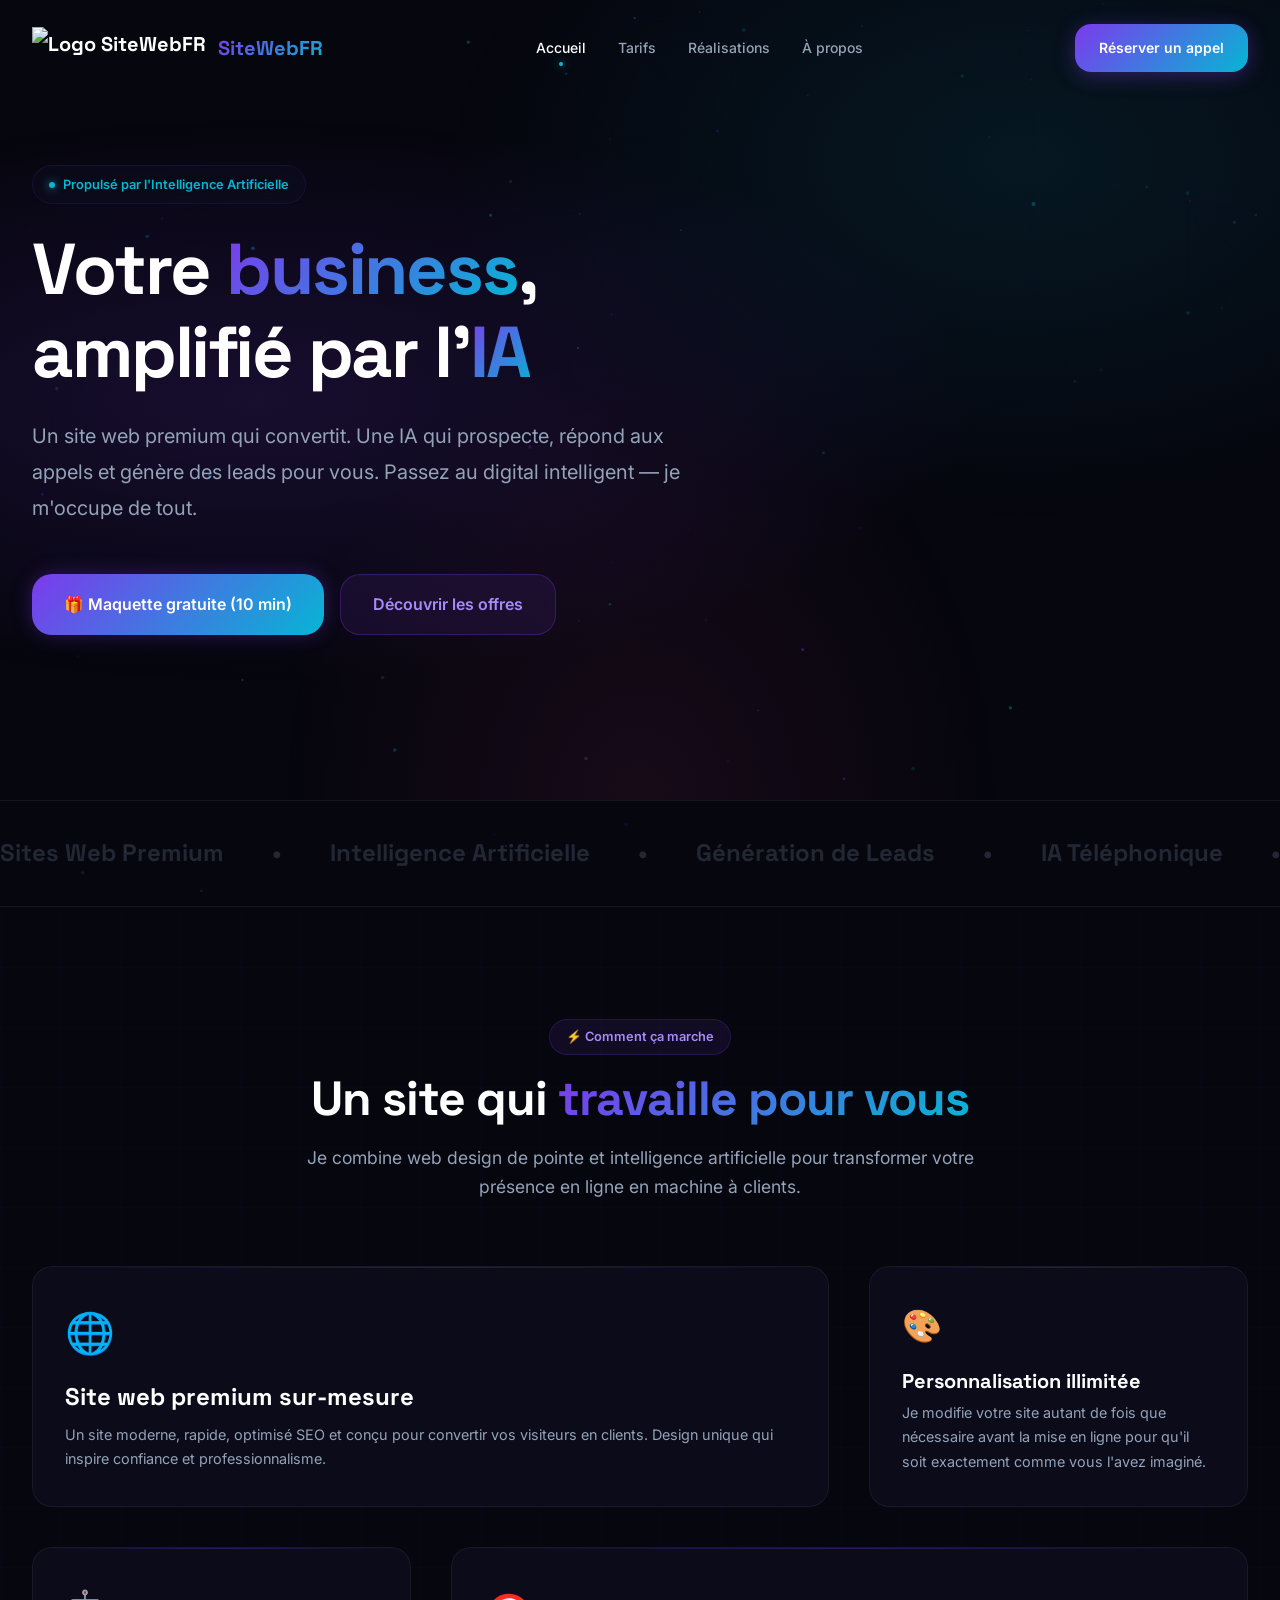
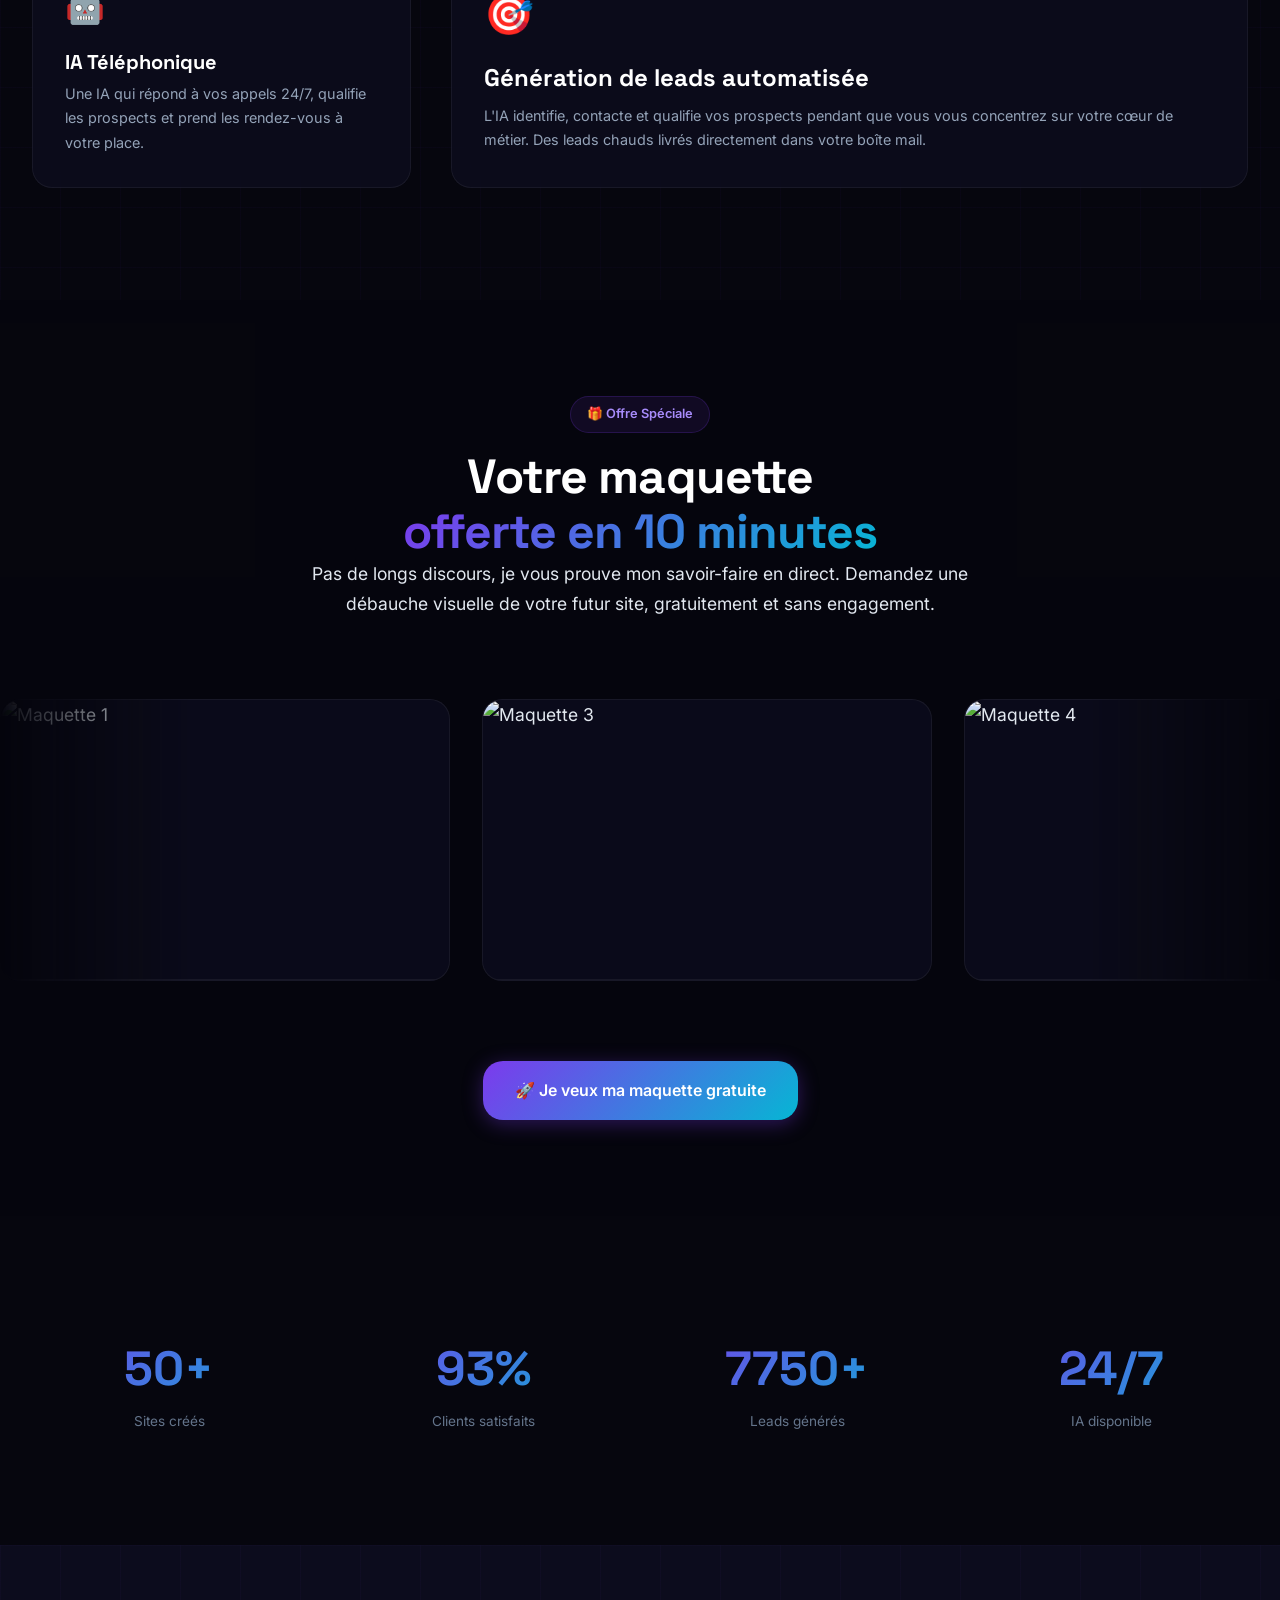
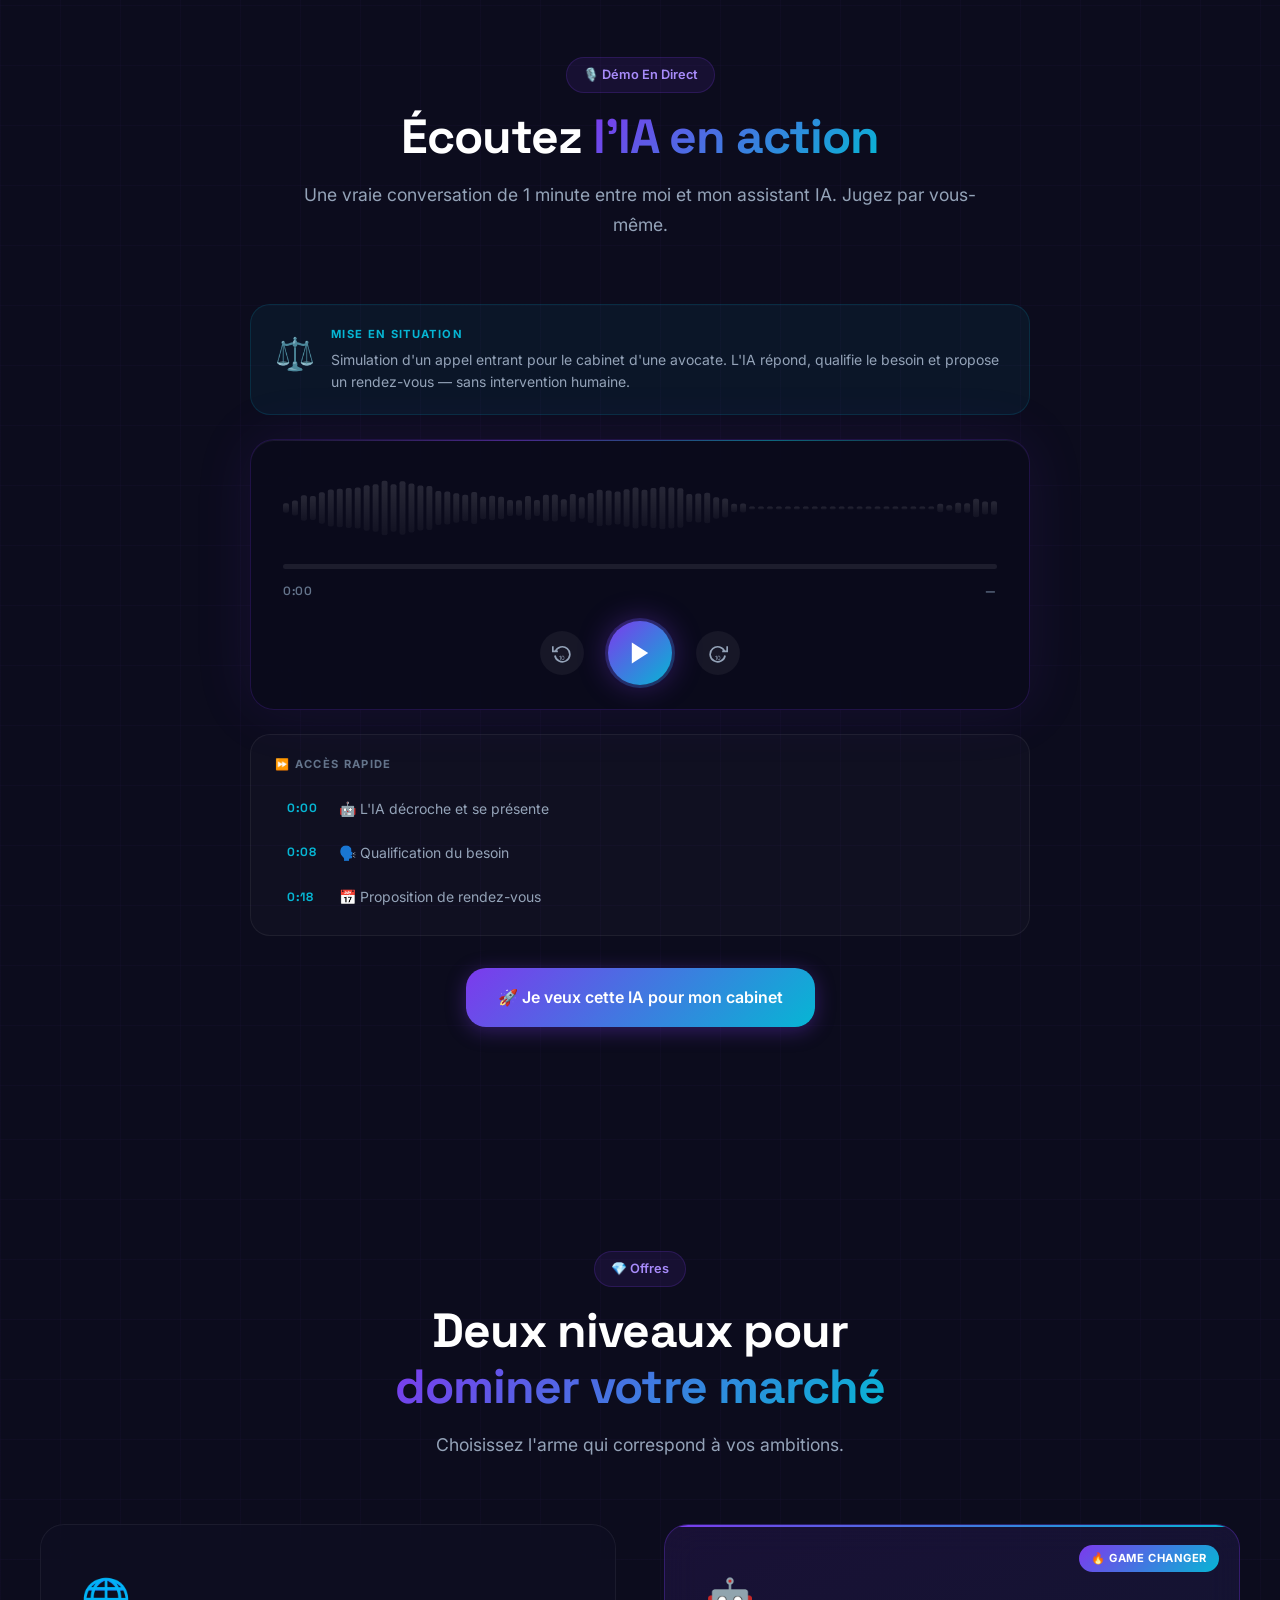
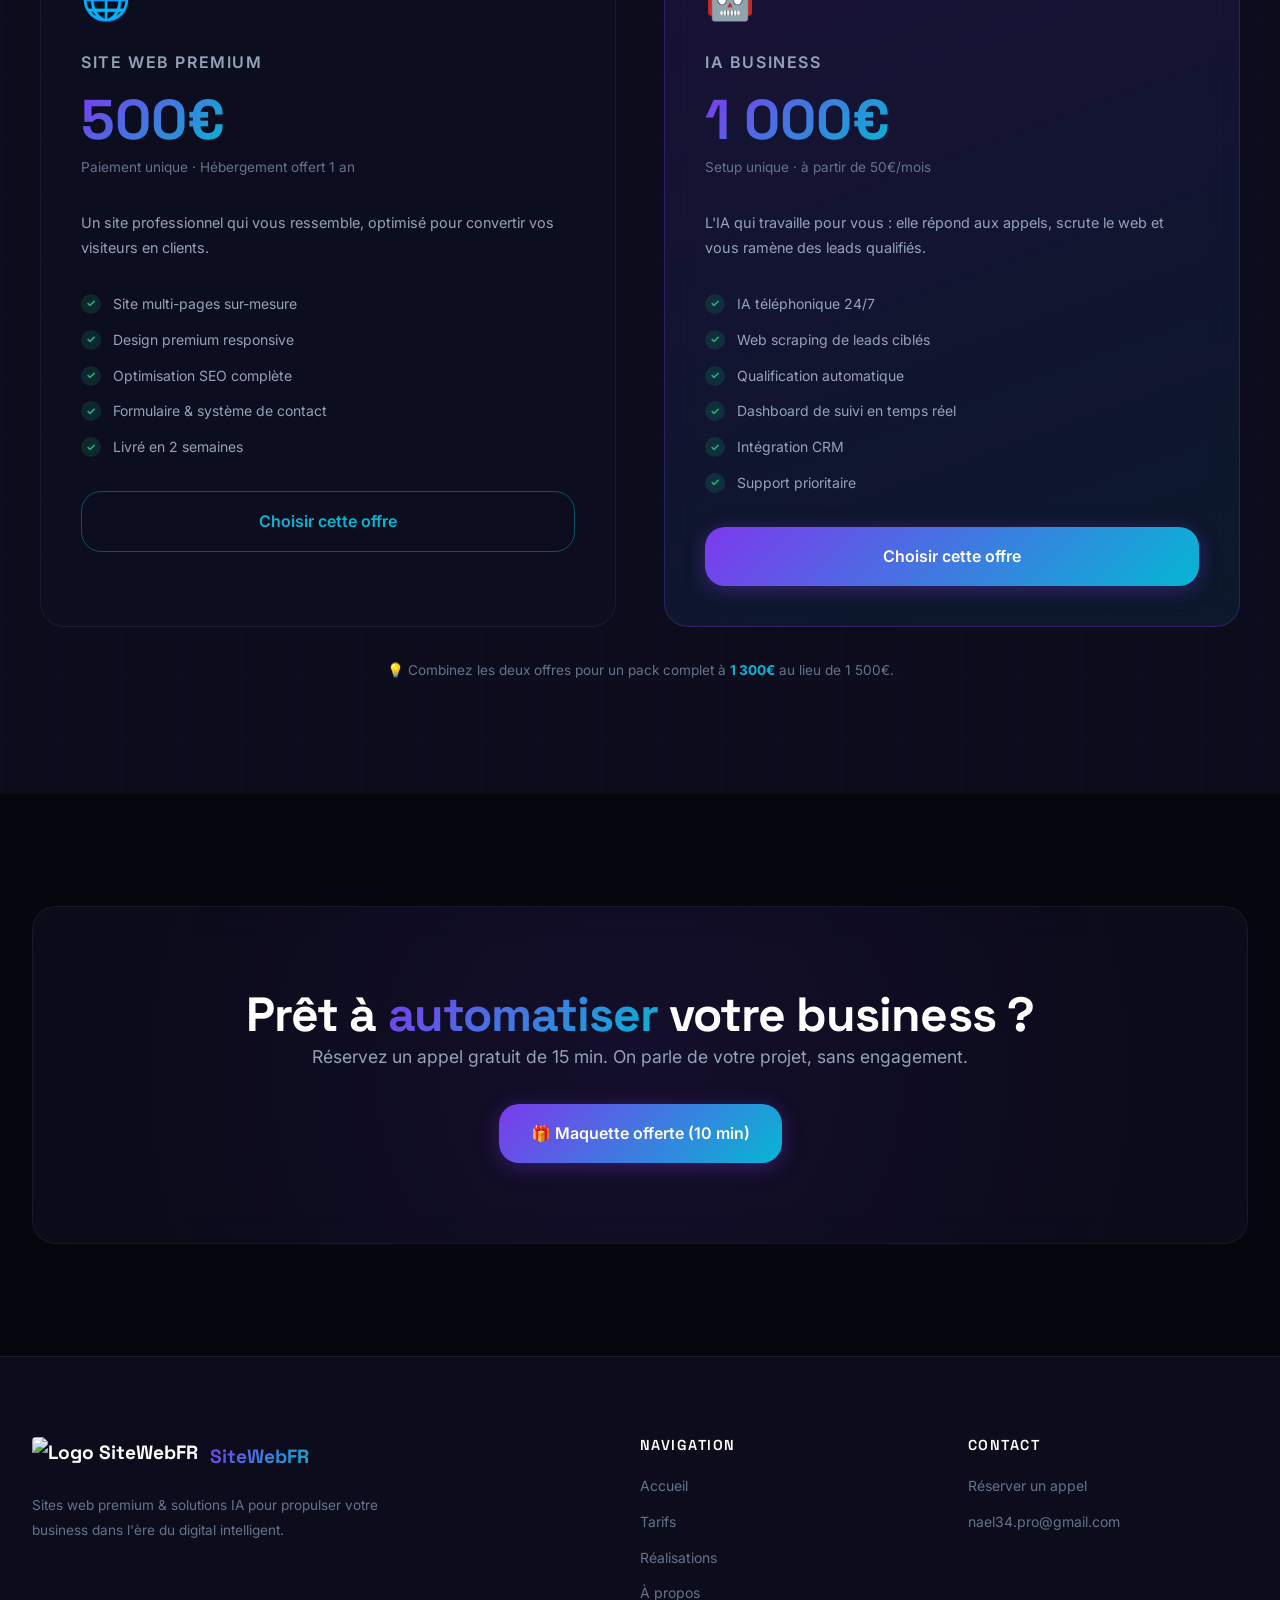
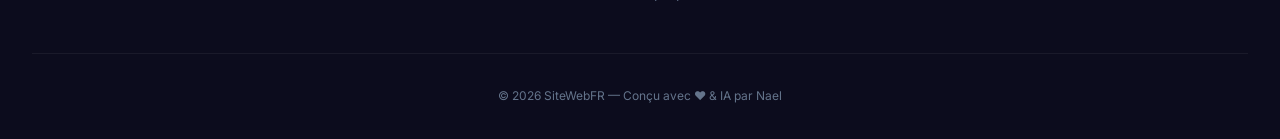
==== commit 82d9ab63: "Add files via upload" ====
--- a/index.html
+++ b/index.html
@@ -309,7 +309,112 @@
         </div>
     </section>
 
-    <!-- ═══ APERÇU TARIFS ═══ -->
+    <!-- ═══ DÉMO IA VOCALE ═══ -->
+    <section class="section section--alt grid-bg" id="demo-ia">
+        <div class="container">
+            <div class="section-header fade-in">
+                <div class="section-header__badge">🎙️ Démo En Direct</div>
+                <h2>Écoutez <span class="text-gradient">l'IA en action</span></h2>
+                <p>Une vraie conversation de 1 minute entre moi et mon assistant IA. Jugez par vous-même.</p>
+            </div>
+
+            <div class="ai-demo-player fade-in" style="max-width:780px; margin:0 auto;">
+
+                <!-- Context card -->
+                <div class="ai-demo-context">
+                    <div class="ai-demo-context__icon">⚖️</div>
+                    <div>
+                        <div class="ai-demo-context__label">Mise en situation</div>
+                        <div class="ai-demo-context__text">Simulation d'un appel entrant pour le cabinet d'une avocate.
+                            L'IA répond, qualifie le besoin et propose un rendez-vous — sans intervention humaine.</div>
+                    </div>
+                </div>
+
+                <!-- Waveform + player -->
+                <div class="ai-demo-card">
+                    <!-- Live waveform visualizer -->
+                    <div class="ai-demo-waveform" id="waveformBars">
+                        <canvas id="waveformCanvas" width="700" height="72"></canvas>
+                    </div>
+
+                    <!-- Progress bar -->
+                    <div class="ai-demo-progress" id="demoProgressBar">
+                        <div class="ai-demo-progress__fill" id="demoProgressFill"></div>
+                        <div class="ai-demo-progress__handle" id="demoProgressHandle"></div>
+                    </div>
+
+                    <!-- Time -->
+                    <div class="ai-demo-time">
+                        <span id="demoCurrentTime">0:00</span>
+                        <span id="demoDuration">—</span>
+                    </div>
+
+                    <!-- Controls -->
+                    <div class="ai-demo-controls">
+                        <button class="ai-demo-btn ai-demo-btn--skip" id="demoSkipBack" title="Reculer 10s">
+                            <svg width="20" height="20" viewBox="0 0 24 24" fill="none" stroke="currentColor"
+                                stroke-width="2">
+                                <polyline points="1 4 1 10 7 10" />
+                                <path d="M3.51 15a9 9 0 1 0 .49-4.67" /><text x="8" y="20" font-size="7"
+                                    fill="currentColor" stroke="none">10</text>
+                            </svg>
+                        </button>
+                        <button class="ai-demo-btn ai-demo-btn--play" id="demoPlayBtn">
+                            <svg id="demoPlayIcon" width="28" height="28" viewBox="0 0 24 24" fill="currentColor">
+                                <polygon points="5 3 19 12 5 21 5 3" />
+                            </svg>
+                            <svg id="demoPauseIcon" width="28" height="28" viewBox="0 0 24 24" fill="currentColor"
+                                style="display:none">
+                                <rect x="6" y="4" width="4" height="16" />
+                                <rect x="14" y="4" width="4" height="16" />
+                            </svg>
+                        </button>
+                        <button class="ai-demo-btn ai-demo-btn--skip" id="demoSkipFwd" title="Avancer 10s">
+                            <svg width="20" height="20" viewBox="0 0 24 24" fill="none" stroke="currentColor"
+                                stroke-width="2">
+                                <polyline points="23 4 23 10 17 10" />
+                                <path d="M20.49 15a9 9 0 1 1-.48-4.67" /><text x="8" y="20" font-size="7"
+                                    fill="currentColor" stroke="none">10</text>
+                            </svg>
+                        </button>
+                    </div>
+                </div>
+
+                <!-- Chapter markers -->
+                <div class="ai-demo-chapters">
+                    <div class="ai-demo-chapters__title">⏩ Accès rapide</div>
+                    <div class="ai-demo-chapters__list">
+                        <button class="ai-demo-chapter" data-time="0">
+                            <span class="ai-demo-chapter__time">0:00</span>
+                            <span class="ai-demo-chapter__label">🤖 L'IA décroche et se présente</span>
+                        </button>
+                        <button class="ai-demo-chapter" data-time="8">
+                            <span class="ai-demo-chapter__time">0:08</span>
+                            <span class="ai-demo-chapter__label">🗣️ Qualification du besoin</span>
+                        </button>
+                        <button class="ai-demo-chapter" data-time="18">
+                            <span class="ai-demo-chapter__time">0:18</span>
+                            <span class="ai-demo-chapter__label">📅 Proposition de rendez-vous</span>
+                        </button>
+                    </div>
+                </div>
+
+                <!-- Hidden audio element -->
+                <audio id="demoAudio" preload="metadata">
+                    <source src="https://files.catbox.moe/oey3xy.mp3" type="audio/mpeg">
+                </audio>
+
+                <!-- CTA -->
+                <div style="text-align:center; margin-top:2rem;">
+                    <a href="a-propos.html#contact" class="btn btn--primary btn--lg btn--pulse">
+                        🚀 Je veux cette IA pour mon cabinet
+                    </a>
+                </div>
+            </div>
+        </div>
+    </section>
+
+
     <section class="section section--alt grid-bg">
         <div class="container">
             <div class="section-header fade-in">
--- a/style.css
+++ b/style.css
@@ -28,8 +28,8 @@
     --color-white: #FFFFFF;
     --gradient-primary: linear-gradient(135deg, #7C3AED 0%, #06B6D4 100%);
     --gradient-hero: radial-gradient(ellipse at 20% 50%, rgba(124, 58, 237, 0.15) 0%, transparent 50%),
-                     radial-gradient(ellipse at 80% 20%, rgba(6, 182, 212, 0.1) 0%, transparent 40%),
-                     radial-gradient(ellipse at 50% 100%, rgba(236, 72, 153, 0.08) 0%, transparent 40%);
+        radial-gradient(ellipse at 80% 20%, rgba(6, 182, 212, 0.1) 0%, transparent 40%),
+        radial-gradient(ellipse at 50% 100%, rgba(236, 72, 153, 0.08) 0%, transparent 40%);
     --gradient-card: linear-gradient(135deg, rgba(124, 58, 237, 0.08) 0%, rgba(6, 182, 212, 0.04) 100%);
     --gradient-glow: linear-gradient(135deg, #7C3AED, #06B6D4, #EC4899);
     --font-heading: 'Space Grotesk', sans-serif;
@@ -50,86 +50,364 @@
 /* ============================================
    2. RESET & BASE
    ============================================ */
-*, *::before, *::after { margin: 0; padding: 0; box-sizing: border-box; }
-html, body { overflow-x: hidden; width: 100%; }
+*,
+*::before,
+*::after {
+    margin: 0;
+    padding: 0;
+    box-sizing: border-box;
+}
+
+html,
 body {
-    font-family: var(--font-body); font-size: 1.1rem; line-height: 1.7;
-    color: var(--color-text); background: var(--color-bg);
+    overflow-x: hidden;
+    width: 100%;
+}
+
+body {
+    font-family: var(--font-body);
+    font-size: 1.1rem;
+    line-height: 1.7;
+    color: var(--color-text);
+    background: var(--color-bg);
     -webkit-font-smoothing: antialiased;
 }
-img { max-width: 100%; height: auto; display: block; }
-a { color: var(--color-primary-light); text-decoration: none; transition: color var(--transition); }
-a:hover { color: var(--color-cyan); }
-ul, ol { list-style: none; }
-button { cursor: pointer; font-family: inherit; border: none; background: none; }
-::selection { background: var(--color-primary); color: white; }
+
+img {
+    max-width: 100%;
+    height: auto;
+    display: block;
+}
+
+a {
+    color: var(--color-primary-light);
+    text-decoration: none;
+    transition: color var(--transition);
+}
+
+a:hover {
+    color: var(--color-cyan);
+}
+
+ul,
+ol {
+    list-style: none;
+}
+
+button {
+    cursor: pointer;
+    font-family: inherit;
+    border: none;
+    background: none;
+}
+
+::selection {
+    background: var(--color-primary);
+    color: white;
+}
 
 /* ============================================
    3. TYPOGRAPHY
    ============================================ */
-h1, h2, h3, h4, h5, h6 { font-family: var(--font-heading); font-weight: 700; line-height: 1.15; color: var(--color-white); }
-h1 { font-size: clamp(2.5rem, 6vw, 4.5rem); letter-spacing: -0.03em; }
-h2 { font-size: clamp(2rem, 4vw, 3rem); letter-spacing: -0.02em; }
-h3 { font-size: 1.5rem; }
-h4 { font-size: 1.25rem; }
-.text-gradient { 
-    background: var(--gradient-primary) !important; 
-    -webkit-background-clip: text !important; 
-    background-clip: text !important; 
-    -webkit-text-fill-color: transparent !important; 
+h1,
+h2,
+h3,
+h4,
+h5,
+h6 {
+    font-family: var(--font-heading);
+    font-weight: 700;
+    line-height: 1.15;
+    color: var(--color-white);
+}
+
+h1 {
+    font-size: clamp(2.5rem, 6vw, 4.5rem);
+    letter-spacing: -0.03em;
+}
+
+h2 {
+    font-size: clamp(2rem, 4vw, 3rem);
+    letter-spacing: -0.02em;
+}
+
+h3 {
+    font-size: 1.5rem;
+}
+
+h4 {
+    font-size: 1.25rem;
+}
+
+.text-gradient {
+    background: var(--gradient-primary) !important;
+    -webkit-background-clip: text !important;
+    background-clip: text !important;
+    -webkit-text-fill-color: transparent !important;
     color: transparent !important;
     display: inline-block;
 }
-.text-glow { text-shadow: 0 0 40px rgba(124, 58, 237, 0.5); }
+
+.text-glow {
+    text-shadow: 0 0 40px rgba(124, 58, 237, 0.5);
+}
 
 /* ============================================
    4. LAYOUT
    ============================================ */
-.container { width: 100%; max-width: 1600px; margin: 0 auto; padding: 0 2rem; box-sizing: border-box; }
-.section { padding: 7rem 0; position: relative; }
-.section--alt { background: var(--color-bg-alt); }
+.container {
+    width: 100%;
+    max-width: 1600px;
+    margin: 0 auto;
+    padding: 0 2rem;
+    box-sizing: border-box;
+}
+
+.section {
+    padding: 7rem 0;
+    position: relative;
+}
+
+.section--alt {
+    background: var(--color-bg-alt);
+}
 
 /* ============================================
    5. PARTICLES CANVAS
    ============================================ */
-#particles-canvas { position: fixed; top: 0; left: 0; width: 100%; height: 100%; pointer-events: none; z-index: 0; opacity: 0.6; }
+#particles-canvas {
+    position: fixed;
+    top: 0;
+    left: 0;
+    width: 100%;
+    height: 100%;
+    pointer-events: none;
+    z-index: 0;
+    opacity: 0.6;
+}
 
 /* ============================================
    6. NAVBAR
    ============================================ */
-.navbar { position: fixed; top: 0; left: 0; right: 0; z-index: 2000; padding: 1.5rem 0; transition: all var(--transition); pointer-events: auto !important; }
-.navbar.scrolled:not(.active) { background: rgba(6, 6, 14, 0.95); backdrop-filter: blur(40px); -webkit-backdrop-filter: blur(40px); border-bottom: 1px solid var(--color-border-light); padding: 1rem 0; }
-.navbar.active { background: transparent; backdrop-filter: none; -webkit-backdrop-filter: none; border-bottom: none; }
-.navbar__inner { display: flex; align-items: center; justify-content: space-between; }
-.navbar__logo { display: flex; align-items: center; gap: 0.75rem; font-family: var(--font-heading); font-size: 1.25rem; font-weight: 700; color: var(--color-white); }
-.navbar__logo-img, .footer__logo-img { height: 38px; width: auto; object-fit: contain; margin-right: 0.5rem; }
-.navbar__links { display: flex; align-items: center; gap: 2rem; }
-.navbar__link { font-size: 0.875rem; font-weight: 500; color: var(--color-text-light); transition: color var(--transition); position: relative; }
-.navbar__link:hover, .navbar__link.active { color: var(--color-white); }
-.navbar__link.active::after { content: ''; position: absolute; bottom: -6px; left: 50%; transform: translateX(-50%); width: 4px; height: 4px; border-radius: 50%; background: var(--color-cyan); box-shadow: 0 0 10px var(--color-cyan); }
-.navbar__toggle { display: none; flex-direction: column; gap: 5px; padding: 0.75rem; cursor: pointer; pointer-events: auto; }
-.navbar__toggle span { display: block; width: 22px; height: 2px; background: var(--color-text); border-radius: 2px; transition: var(--transition); }
-.navbar__toggle.active span:nth-child(1) { transform: rotate(45deg) translate(5px, 5px); }
-.navbar__toggle.active span:nth-child(2) { opacity: 0; }
-.navbar__toggle.active span:nth-child(3) { transform: rotate(-45deg) translate(5px, -5px); }
-.navbar__mobile { display: none; position: fixed; top: 0; left: 0; right: 0; bottom: 0; background: rgba(6, 6, 14, 0.98); backdrop-filter: blur(40px); -webkit-backdrop-filter: blur(40px); padding: 8rem 2rem 2rem; flex-direction: column; gap: 1.5rem; z-index: 1000; }
-.navbar__mobile.active { display: flex; }
-.navbar__mobile a { font-size: 1.5rem; font-weight: 600; color: var(--color-text); padding: 1rem 0; border-bottom: 1px solid var(--color-border-light); }
+.navbar {
+    position: fixed;
+    top: 0;
+    left: 0;
+    right: 0;
+    z-index: 2000;
+    padding: 1.5rem 0;
+    transition: all var(--transition);
+    pointer-events: auto !important;
+}
+
+.navbar.scrolled:not(.active) {
+    background: rgba(6, 6, 14, 0.95);
+    backdrop-filter: blur(40px);
+    -webkit-backdrop-filter: blur(40px);
+    border-bottom: 1px solid var(--color-border-light);
+    padding: 1rem 0;
+}
+
+.navbar.active {
+    background: transparent;
+    backdrop-filter: none;
+    -webkit-backdrop-filter: none;
+    border-bottom: none;
+}
+
+.navbar__inner {
+    display: flex;
+    align-items: center;
+    justify-content: space-between;
+}
+
+.navbar__logo {
+    display: flex;
+    align-items: center;
+    gap: 0.75rem;
+    font-family: var(--font-heading);
+    font-size: 1.25rem;
+    font-weight: 700;
+    color: var(--color-white);
+}
+
+.navbar__logo-img,
+.footer__logo-img {
+    height: 38px;
+    width: auto;
+    object-fit: contain;
+    margin-right: 0.5rem;
+}
+
+.navbar__links {
+    display: flex;
+    align-items: center;
+    gap: 2rem;
+}
+
+.navbar__link {
+    font-size: 0.875rem;
+    font-weight: 500;
+    color: var(--color-text-light);
+    transition: color var(--transition);
+    position: relative;
+}
+
+.navbar__link:hover,
+.navbar__link.active {
+    color: var(--color-white);
+}
+
+.navbar__link.active::after {
+    content: '';
+    position: absolute;
+    bottom: -6px;
+    left: 50%;
+    transform: translateX(-50%);
+    width: 4px;
+    height: 4px;
+    border-radius: 50%;
+    background: var(--color-cyan);
+    box-shadow: 0 0 10px var(--color-cyan);
+}
+
+.navbar__toggle {
+    display: none;
+    flex-direction: column;
+    gap: 5px;
+    padding: 0.75rem;
+    cursor: pointer;
+    pointer-events: auto;
+}
+
+.navbar__toggle span {
+    display: block;
+    width: 22px;
+    height: 2px;
+    background: var(--color-text);
+    border-radius: 2px;
+    transition: var(--transition);
+}
+
+.navbar__toggle.active span:nth-child(1) {
+    transform: rotate(45deg) translate(5px, 5px);
+}
+
+.navbar__toggle.active span:nth-child(2) {
+    opacity: 0;
+}
+
+.navbar__toggle.active span:nth-child(3) {
+    transform: rotate(-45deg) translate(5px, -5px);
+}
+
+.navbar__mobile {
+    display: none;
+    position: fixed;
+    top: 0;
+    left: 0;
+    right: 0;
+    bottom: 0;
+    background: rgba(6, 6, 14, 0.98);
+    backdrop-filter: blur(40px);
+    -webkit-backdrop-filter: blur(40px);
+    padding: 8rem 2rem 2rem;
+    flex-direction: column;
+    gap: 1.5rem;
+    z-index: 1000;
+}
+
+.navbar__mobile.active {
+    display: flex;
+}
+
+.navbar__mobile a {
+    font-size: 1.5rem;
+    font-weight: 600;
+    color: var(--color-text);
+    padding: 1rem 0;
+    border-bottom: 1px solid var(--color-border-light);
+}
 
 /* ============================================
    7. BUTTONS
    ============================================ */
-.btn { display: inline-flex; align-items: center; justify-content: center; gap: 0.5rem; padding: 0.75rem 1.5rem; font-weight: 600; font-size: 0.875rem; border-radius: var(--radius-lg); transition: all var(--transition); border: none; cursor: pointer; white-space: nowrap; }
-.btn--primary { background: var(--gradient-primary); color: white; box-shadow: 0 4px 20px rgba(124, 58, 237, 0.35); position: relative; overflow: hidden; }
-.btn--primary::before { content: ''; position: absolute; inset: 0; background: linear-gradient(135deg, rgba(255,255,255,0.15) 0%, transparent 50%); opacity: 0; transition: opacity var(--transition); }
-.btn--primary:hover { transform: translateY(-2px); box-shadow: 0 8px 30px rgba(124, 58, 237, 0.5); color: white; }
-.btn--primary:hover::before { opacity: 1; }
-.btn--ghost { background: rgba(124, 58, 237, 0.1); color: var(--color-primary-light); border: 1px solid rgba(124, 58, 237, 0.3); }
-.btn--ghost:hover { background: rgba(124, 58, 237, 0.2); border-color: var(--color-primary); color: white; transform: translateY(-2px); }
-.btn--outline { background: transparent; color: var(--color-cyan); border: 1px solid rgba(6, 182, 212, 0.4); }
-.btn--outline:hover { background: rgba(6, 182, 212, 0.1); border-color: var(--color-cyan); color: white; }
-.btn--lg { padding: 1rem 2rem; font-size: 1rem; border-radius: var(--radius-xl); }
-.btn--full { width: 100%; }
+.btn {
+    display: inline-flex;
+    align-items: center;
+    justify-content: center;
+    gap: 0.5rem;
+    padding: 0.75rem 1.5rem;
+    font-weight: 600;
+    font-size: 0.875rem;
+    border-radius: var(--radius-lg);
+    transition: all var(--transition);
+    border: none;
+    cursor: pointer;
+    white-space: nowrap;
+}
+
+.btn--primary {
+    background: var(--gradient-primary);
+    color: white;
+    box-shadow: 0 4px 20px rgba(124, 58, 237, 0.35);
+    position: relative;
+    overflow: hidden;
+}
+
+.btn--primary::before {
+    content: '';
+    position: absolute;
+    inset: 0;
+    background: linear-gradient(135deg, rgba(255, 255, 255, 0.15) 0%, transparent 50%);
+    opacity: 0;
+    transition: opacity var(--transition);
+}
+
+.btn--primary:hover {
+    transform: translateY(-2px);
+    box-shadow: 0 8px 30px rgba(124, 58, 237, 0.5);
+    color: white;
+}
+
+.btn--primary:hover::before {
+    opacity: 1;
+}
+
+.btn--ghost {
+    background: rgba(124, 58, 237, 0.1);
+    color: var(--color-primary-light);
+    border: 1px solid rgba(124, 58, 237, 0.3);
+}
+
+.btn--ghost:hover {
+    background: rgba(124, 58, 237, 0.2);
+    border-color: var(--color-primary);
+    color: white;
+    transform: translateY(-2px);
+}
+
+.btn--outline {
+    background: transparent;
+    color: var(--color-cyan);
+    border: 1px solid rgba(6, 182, 212, 0.4);
+}
+
+.btn--outline:hover {
+    background: rgba(6, 182, 212, 0.1);
+    border-color: var(--color-cyan);
+    color: white;
+}
+
+.btn--lg {
+    padding: 1rem 2rem;
+    font-size: 1rem;
+    border-radius: var(--radius-xl);
+}
+
+.btn--full {
+    width: 100%;
+}
 
 /* ─── CTA ATTRACTION ANIMATION ─── */
 .btn--pulse {
@@ -152,104 +430,446 @@
 }
 
 @keyframes btn-pulse {
-    0%, 100% { transform: scale(1); box-shadow: 0 0 20px rgba(124, 58, 237, 0.3); }
-    50% { transform: scale(1.03); box-shadow: 0 0 30px rgba(124, 58, 237, 0.5); }
+
+    0%,
+    100% {
+        transform: scale(1);
+        box-shadow: 0 0 20px rgba(124, 58, 237, 0.3);
+    }
+
+    50% {
+        transform: scale(1.03);
+        box-shadow: 0 0 30px rgba(124, 58, 237, 0.5);
+    }
 }
 
 @keyframes btn-shine {
-    0% { left: -60%; }
-    20% { left: 140%; }
-    100% { left: 140%; }
+    0% {
+        left: -60%;
+    }
+
+    20% {
+        left: 140%;
+    }
+
+    100% {
+        left: 140%;
+    }
 }
 
 /* ============================================
    8. HERO
    ============================================ */
-.hero { display: flex; align-items: center; padding: 10rem 0; position: relative; overflow: visible; min-height: 800px; }
-.hero::before { content: ''; position: absolute; inset: 0; background: var(--gradient-hero); pointer-events: none; }
-.hero__inner { position: relative; z-index: 10; width: 100%; pointer-events: none; }
-.hero__content { max-width: 800px; }
-.hero__content > * { pointer-events: auto; }
-.hero__badge { display: inline-flex; align-items: center; gap: 0.5rem; background: var(--color-bg-glass); backdrop-filter: blur(10px); -webkit-backdrop-filter: blur(10px); border: 1px solid var(--color-border); padding: 0.5rem 1rem; border-radius: var(--radius-full); font-size: 0.8rem; font-weight: 600; color: var(--color-cyan); margin-bottom: 1.5rem; }
-.hero__badge::before { content: ''; width: 6px; height: 6px; border-radius: 50%; background: var(--color-cyan); box-shadow: 0 0 10px var(--color-cyan); animation: pulse-dot 2s ease-in-out infinite; }
-@keyframes pulse-dot { 0%, 100% { opacity: 1; transform: scale(1); } 50% { opacity: 0.5; transform: scale(1.5); } }
-.hero__title { margin-bottom: 1.5rem; }
-.hero__subtitle { font-size: 1.25rem; color: var(--color-text-light); margin-bottom: 3rem; max-width: 650px; line-height: 1.8; }
-.hero__buttons { display: flex; gap: 1rem; flex-wrap: wrap; }
-.hero__image { position: relative; display: flex; justify-content: center; }
-.hero__image img { max-width: 480px; width: 100%; border-radius: var(--radius-2xl); animation: float 6s ease-in-out infinite; filter: drop-shadow(0 0 60px rgba(124, 58, 237, 0.3)); }
+.hero {
+    display: flex;
+    align-items: center;
+    padding: 10rem 0;
+    position: relative;
+    overflow: visible;
+    min-height: 800px;
+}
+
+.hero::before {
+    content: '';
+    position: absolute;
+    inset: 0;
+    background: var(--gradient-hero);
+    pointer-events: none;
+}
+
+.hero__inner {
+    position: relative;
+    z-index: 10;
+    width: 100%;
+    pointer-events: none;
+}
+
+.hero__content {
+    max-width: 800px;
+}
+
+.hero__content>* {
+    pointer-events: auto;
+}
+
+.hero__badge {
+    display: inline-flex;
+    align-items: center;
+    gap: 0.5rem;
+    background: var(--color-bg-glass);
+    backdrop-filter: blur(10px);
+    -webkit-backdrop-filter: blur(10px);
+    border: 1px solid var(--color-border);
+    padding: 0.5rem 1rem;
+    border-radius: var(--radius-full);
+    font-size: 0.8rem;
+    font-weight: 600;
+    color: var(--color-cyan);
+    margin-bottom: 1.5rem;
+}
+
+.hero__badge::before {
+    content: '';
+    width: 6px;
+    height: 6px;
+    border-radius: 50%;
+    background: var(--color-cyan);
+    box-shadow: 0 0 10px var(--color-cyan);
+    animation: pulse-dot 2s ease-in-out infinite;
+}
+
+@keyframes pulse-dot {
+
+    0%,
+    100% {
+        opacity: 1;
+        transform: scale(1);
+    }
+
+    50% {
+        opacity: 0.5;
+        transform: scale(1.5);
+    }
+}
+
+.hero__title {
+    margin-bottom: 1.5rem;
+}
+
+.hero__subtitle {
+    font-size: 1.25rem;
+    color: var(--color-text-light);
+    margin-bottom: 3rem;
+    max-width: 650px;
+    line-height: 1.8;
+}
+
+.hero__buttons {
+    display: flex;
+    gap: 1rem;
+    flex-wrap: wrap;
+}
+
+.hero__image {
+    position: relative;
+    display: flex;
+    justify-content: center;
+}
+
+.hero__image img {
+    max-width: 480px;
+    width: 100%;
+    border-radius: var(--radius-2xl);
+    animation: float 6s ease-in-out infinite;
+    filter: drop-shadow(0 0 60px rgba(124, 58, 237, 0.3));
+}
 
 /* Spline 3D Viewer — background zone */
-.hero__3d { position: absolute; inset: 0; width: 100%; height: 100%; z-index: 1; pointer-events: none; transform: translateX(15%); }
-.hero__3d spline-viewer { --spline-viewer-background: transparent; width: 100%; height: 100%; background: transparent !important; cursor: none !important; }
+.hero__3d {
+    position: absolute;
+    inset: 0;
+    width: 100%;
+    height: 100%;
+    z-index: 1;
+    pointer-events: none;
+    transform: translateX(15%);
+}
+
+.hero__3d spline-viewer {
+    --spline-viewer-background: transparent;
+    width: 100%;
+    height: 100%;
+    background: transparent !important;
+    cursor: none !important;
+}
+
 /* Hide "Built with Spline" watermark */
-.hero__3d spline-viewer::part(logo) { display: none !important; }
-
-@keyframes float { 0%, 100% { transform: translateY(0); } 50% { transform: translateY(-15px); } }
+.hero__3d spline-viewer::part(logo) {
+    display: none !important;
+}
+
+@keyframes float {
+
+    0%,
+    100% {
+        transform: translateY(0);
+    }
+
+    50% {
+        transform: translateY(-15px);
+    }
+}
 
 /* ============================================
    9. SECTION HEADERS
    ============================================ */
-.section-header { text-align: center; max-width: 700px; margin: 0 auto 4rem; }
-.section-header__badge { display: inline-flex; align-items: center; gap: 0.5rem; background: rgba(124, 58, 237, 0.1); border: 1px solid rgba(124, 58, 237, 0.2); padding: 0.4rem 1rem; border-radius: var(--radius-full); font-size: 0.8rem; font-weight: 600; color: var(--color-primary-light); margin-bottom: 1rem; }
-.section-header p { color: var(--color-text-light); font-size: 1.1rem; margin-top: 1rem; }
+.section-header {
+    text-align: center;
+    max-width: 700px;
+    margin: 0 auto 4rem;
+}
+
+.section-header__badge {
+    display: inline-flex;
+    align-items: center;
+    gap: 0.5rem;
+    background: rgba(124, 58, 237, 0.1);
+    border: 1px solid rgba(124, 58, 237, 0.2);
+    padding: 0.4rem 1rem;
+    border-radius: var(--radius-full);
+    font-size: 0.8rem;
+    font-weight: 600;
+    color: var(--color-primary-light);
+    margin-bottom: 1rem;
+}
+
+.section-header p {
+    color: var(--color-text-light);
+    font-size: 1.1rem;
+    margin-top: 1rem;
+}
 
 /* ============================================
    10. GLASS CARDS
    ============================================ */
-.card { background: var(--color-bg-card); backdrop-filter: blur(12px); -webkit-backdrop-filter: blur(12px); border-radius: var(--radius-xl); padding: 2rem; border: 1px solid var(--color-border-light); transition: all var(--transition); position: relative; overflow: hidden; }
-.card::before { content: ''; position: absolute; top: 0; left: 0; right: 0; height: 1px; background: linear-gradient(90deg, transparent, rgba(124, 58, 237, 0.3), rgba(6, 182, 212, 0.3), transparent); }
-.card:hover { transform: translateY(-6px); border-color: rgba(124, 58, 237, 0.2); box-shadow: var(--shadow-glow); }
-.card__icon { width: 52px; height: 52px; border-radius: var(--radius-lg); background: rgba(124, 58, 237, 0.1); border: 1px solid rgba(124, 58, 237, 0.15); display: flex; align-items: center; justify-content: center; margin-bottom: 1.25rem; font-size: 1.5rem; transition: all var(--transition); }
-.card:hover .card__icon { background: rgba(124, 58, 237, 0.2); box-shadow: 0 0 20px rgba(124, 58, 237, 0.2); }
-.card__title { margin-bottom: 0.75rem; font-size: 1.15rem; }
-.card__text { color: var(--color-text-light); font-size: 0.9rem; line-height: 1.7; }
+.card {
+    background: var(--color-bg-card);
+    backdrop-filter: blur(12px);
+    -webkit-backdrop-filter: blur(12px);
+    border-radius: var(--radius-xl);
+    padding: 2rem;
+    border: 1px solid var(--color-border-light);
+    transition: all var(--transition);
+    position: relative;
+    overflow: hidden;
+}
+
+.card::before {
+    content: '';
+    position: absolute;
+    top: 0;
+    left: 0;
+    right: 0;
+    height: 1px;
+    background: linear-gradient(90deg, transparent, rgba(124, 58, 237, 0.3), rgba(6, 182, 212, 0.3), transparent);
+}
+
+.card:hover {
+    transform: translateY(-6px);
+    border-color: rgba(124, 58, 237, 0.2);
+    box-shadow: var(--shadow-glow);
+}
+
+.card__icon {
+    width: 52px;
+    height: 52px;
+    border-radius: var(--radius-lg);
+    background: rgba(124, 58, 237, 0.1);
+    border: 1px solid rgba(124, 58, 237, 0.15);
+    display: flex;
+    align-items: center;
+    justify-content: center;
+    margin-bottom: 1.25rem;
+    font-size: 1.5rem;
+    transition: all var(--transition);
+}
+
+.card:hover .card__icon {
+    background: rgba(124, 58, 237, 0.2);
+    box-shadow: 0 0 20px rgba(124, 58, 237, 0.2);
+}
+
+.card__title {
+    margin-bottom: 0.75rem;
+    font-size: 1.15rem;
+}
+
+.card__text {
+    color: var(--color-text-light);
+    font-size: 0.9rem;
+    line-height: 1.7;
+}
 
 /* ============================================
    11. BENTO GRID
    ============================================ */
-.bento { display: grid; grid-template-columns: repeat(3, 1fr); gap: 2.5rem; }
-.bento__item--wide { grid-column: span 2; }
-.bento__item--tall { grid-row: span 2; }
-.bento__item { background: var(--color-bg-card); backdrop-filter: blur(12px); -webkit-backdrop-filter: blur(12px); border: 1px solid var(--color-border-light); border-radius: var(--radius-xl); padding: 2rem; position: relative; overflow: hidden; transition: all var(--transition); }
-.bento__item::before { content: ''; position: absolute; top: 0; left: 0; right: 0; height: 1px; background: linear-gradient(90deg, transparent, rgba(124, 58, 237, 0.3), transparent); }
-.bento__item:hover { border-color: rgba(124, 58, 237, 0.2); box-shadow: var(--shadow-glow); }
-.bento__item img { border-radius: var(--radius-lg); margin-bottom: 1.5rem; }
+.bento {
+    display: grid;
+    grid-template-columns: repeat(3, 1fr);
+    gap: 2.5rem;
+}
+
+.bento__item--wide {
+    grid-column: span 2;
+}
+
+.bento__item--tall {
+    grid-row: span 2;
+}
+
+.bento__item {
+    background: var(--color-bg-card);
+    backdrop-filter: blur(12px);
+    -webkit-backdrop-filter: blur(12px);
+    border: 1px solid var(--color-border-light);
+    border-radius: var(--radius-xl);
+    padding: 2rem;
+    position: relative;
+    overflow: hidden;
+    transition: all var(--transition);
+}
+
+.bento__item::before {
+    content: '';
+    position: absolute;
+    top: 0;
+    left: 0;
+    right: 0;
+    height: 1px;
+    background: linear-gradient(90deg, transparent, rgba(124, 58, 237, 0.3), transparent);
+}
+
+.bento__item:hover {
+    border-color: rgba(124, 58, 237, 0.2);
+    box-shadow: var(--shadow-glow);
+}
+
+.bento__item img {
+    border-radius: var(--radius-lg);
+    margin-bottom: 1.5rem;
+}
 
 /* ─── MOCKUP SECTION ─── */
-.section--mockup { padding: 6rem 0; background: rgba(6, 6, 14, 0.4); }
-.mockup-header { text-align: center; max-width: 700px; margin: 0 auto 4rem; }
-.mockup-marquee { overflow: hidden; width: 100vw; position: relative; margin-left: calc(50% - 50vw); margin-bottom: 4rem; mask-image: linear-gradient(to right, transparent, black 15%, black 85%, transparent); -webkit-mask-image: linear-gradient(to right, transparent, black 15%, black 85%, transparent); }
-.mockup-marquee__inner { display: flex; gap: 2rem; width: max-content; animation: mockup-scroll 40s linear infinite; padding: 1rem 0; }
-.mockup-card { width: 450px; flex-shrink: 0; background: var(--color-bg-card); border: 1px solid var(--color-border-light); border-radius: var(--radius-xl); overflow: hidden; transition: all var(--transition); }
-.mockup-card:hover { transform: translateY(-10px) scale(1.02); border-color: var(--color-primary); box-shadow: var(--shadow-glow); z-index: 10; }
-.mockup-marquee:hover .mockup-marquee__inner { animation-play-state: paused; }
-
-@keyframes mockup-scroll { 
-    from { transform: translateX(0); } 
-    to { transform: translateX(-50%); } 
-}
-
-.mockup-card__img { width: 100%; aspect-ratio: 16/10; object-fit: cover; display: block; border-bottom: 1px solid var(--color-border-light); }
-.mockup-card__img--top { object-position: top center; }
-.mockup-placeholder { width: 100%; aspect-ratio: 16/10; background: linear-gradient(135deg, rgba(239, 68, 68, 0.1), rgba(124, 58, 237, 0.05)); display: flex; align-items: center; justify-content: center; position: relative; border: 2px dashed rgba(239, 68, 68, 0.3); border-radius: var(--radius-lg); margin-bottom: 0; }
-.mockup-placeholder::after { content: 'APERCU'; position: absolute; font-family: var(--font-heading); font-weight: 800; font-size: 3rem; color: rgba(239, 68, 68, 0.05); letter-spacing: 0.2em; }
-.mockup-placeholder__label { text-align: center; color: var(--color-text-muted); font-size: 0.85rem; font-weight: 500; z-index: 1; }
-.mockup-placeholder__label span { color: var(--color-cyan); font-weight: 600; font-size: 0.75rem; }
-.mockup-cta { text-align: center; }
+.section--mockup {
+    padding: 6rem 0;
+    background: rgba(6, 6, 14, 0.4);
+}
+
+.mockup-header {
+    text-align: center;
+    max-width: 700px;
+    margin: 0 auto 4rem;
+}
+
+.mockup-marquee {
+    overflow: hidden;
+    width: 100vw;
+    position: relative;
+    margin-left: calc(50% - 50vw);
+    margin-bottom: 4rem;
+    mask-image: linear-gradient(to right, transparent, black 15%, black 85%, transparent);
+    -webkit-mask-image: linear-gradient(to right, transparent, black 15%, black 85%, transparent);
+}
+
+.mockup-marquee__inner {
+    display: flex;
+    gap: 2rem;
+    width: max-content;
+    animation: mockup-scroll 40s linear infinite;
+    padding: 1rem 0;
+}
+
+.mockup-card {
+    width: 450px;
+    flex-shrink: 0;
+    background: var(--color-bg-card);
+    border: 1px solid var(--color-border-light);
+    border-radius: var(--radius-xl);
+    overflow: hidden;
+    transition: all var(--transition);
+}
+
+.mockup-card:hover {
+    transform: translateY(-10px) scale(1.02);
+    border-color: var(--color-primary);
+    box-shadow: var(--shadow-glow);
+    z-index: 10;
+}
+
+.mockup-marquee:hover .mockup-marquee__inner {
+    animation-play-state: paused;
+}
+
+@keyframes mockup-scroll {
+    from {
+        transform: translateX(0);
+    }
+
+    to {
+        transform: translateX(-50%);
+    }
+}
+
+.mockup-card__img {
+    width: 100%;
+    aspect-ratio: 16/10;
+    object-fit: cover;
+    display: block;
+    border-bottom: 1px solid var(--color-border-light);
+}
+
+.mockup-card__img--top {
+    object-position: top center;
+}
+
+.mockup-placeholder {
+    width: 100%;
+    aspect-ratio: 16/10;
+    background: linear-gradient(135deg, rgba(239, 68, 68, 0.1), rgba(124, 58, 237, 0.05));
+    display: flex;
+    align-items: center;
+    justify-content: center;
+    position: relative;
+    border: 2px dashed rgba(239, 68, 68, 0.3);
+    border-radius: var(--radius-lg);
+    margin-bottom: 0;
+}
+
+.mockup-placeholder::after {
+    content: 'APERCU';
+    position: absolute;
+    font-family: var(--font-heading);
+    font-weight: 800;
+    font-size: 3rem;
+    color: rgba(239, 68, 68, 0.05);
+    letter-spacing: 0.2em;
+}
+
+.mockup-placeholder__label {
+    text-align: center;
+    color: var(--color-text-muted);
+    font-size: 0.85rem;
+    font-weight: 500;
+    z-index: 1;
+}
+
+.mockup-placeholder__label span {
+    color: var(--color-cyan);
+    font-weight: 600;
+    font-size: 0.75rem;
+}
+
+.mockup-cta {
+    text-align: center;
+}
 
 @media (max-width: 768px) {
-    .mockup-card { width: 300px; }
-    .mockup-marquee { pointer-events: none; }
+    .mockup-card {
+        width: 300px;
+    }
+
+    .mockup-marquee {
+        pointer-events: none;
+    }
 }
 
 /* ─── PROCESS GRID (Tarifs) ─── */
-.process-grid { 
-    display: grid; 
-    grid-template-columns: repeat(4, 1fr); 
-    gap: 1.5rem; 
-    max-width: 1000px; 
-    margin: 0 auto; 
+.process-grid {
+    display: grid;
+    grid-template-columns: repeat(4, 1fr);
+    gap: 1.5rem;
+    max-width: 1000px;
+    margin: 0 auto;
 }
 
 .process-step {
@@ -266,11 +886,15 @@
 }
 
 @media (max-width: 992px) {
-    .process-grid { grid-template-columns: repeat(2, 1fr); }
+    .process-grid {
+        grid-template-columns: repeat(2, 1fr);
+    }
 }
 
 @media (max-width: 600px) {
-    .process-grid { grid-template-columns: 1fr; }
+    .process-grid {
+        grid-template-columns: 1fr;
+    }
 }
 
 /* ─── STACK GRID (About) ─── */
@@ -283,162 +907,1003 @@
 }
 
 @media (max-width: 900px) {
-    .stack-grid { grid-template-columns: repeat(2, 1fr); }
+    .stack-grid {
+        grid-template-columns: repeat(2, 1fr);
+    }
 }
 
 @media (max-width: 480px) {
-    .stack-grid { grid-template-columns: 1fr; }
-}
+    .stack-grid {
+        grid-template-columns: 1fr;
+    }
+}
+
+/* ─── TESTIMONIAL GRID (Exemples) ─── */
+.testimonial-grid {
+    display: grid;
+    grid-template-columns: repeat(3, 1fr);
+    gap: 1.5rem;
+    max-width: 1000px;
+    margin: 0 auto;
+}
+
+@media (max-width: 992px) {
+    .testimonial-grid {
+        grid-template-columns: repeat(2, 1fr);
+    }
+}
+
+@media (max-width: 600px) {
+    .testimonial-grid {
+        grid-template-columns: 1fr;
+    }
+}
+
 
 
 
 /* ============================================
    12. PRICING
    ============================================ */
-.pricing-grid { display: grid; grid-template-columns: repeat(2, 1fr); gap: 3rem; max-width: 1200px; margin: 0 auto; }
-.pricing-card { background: var(--color-bg-card); backdrop-filter: blur(16px); -webkit-backdrop-filter: blur(16px); border-radius: var(--radius-2xl); padding: 2.5rem; border: 1px solid var(--color-border-light); transition: all var(--transition); position: relative; overflow: hidden; }
-.pricing-card::before { content: ''; position: absolute; top: 0; left: 0; right: 0; height: 2px; background: linear-gradient(90deg, var(--color-primary), var(--color-cyan)); opacity: 0; transition: opacity var(--transition); }
-.pricing-card:hover { transform: translateY(-8px); box-shadow: var(--shadow-glow-lg); }
-.pricing-card:hover::before { opacity: 1; }
-.pricing-card--featured { background: linear-gradient(160deg, rgba(124, 58, 237, 0.12) 0%, rgba(6, 182, 212, 0.08) 100%); border-color: rgba(124, 58, 237, 0.3); }
-.pricing-card--featured::before { opacity: 1; }
-.pricing-card__popular { position: absolute; top: 1.25rem; right: 1.25rem; background: var(--gradient-primary); color: white; padding: 0.25rem 0.75rem; border-radius: var(--radius-full); font-size: 0.7rem; font-weight: 700; text-transform: uppercase; letter-spacing: 0.05em; }
-.pricing-card__icon { font-size: 2.5rem; margin-bottom: 1rem; }
-.pricing-card__name { font-size: 1rem; font-weight: 600; color: var(--color-text-light); margin-bottom: 1rem; text-transform: uppercase; letter-spacing: 0.1em; }
-.pricing-card__price { font-family: var(--font-heading); font-size: 3.5rem; font-weight: 800; line-height: 1; margin-bottom: 0.5rem; }
-.pricing-card__price .text-gradient { font-size: inherit; }
-.pricing-card__period { font-size: 0.85rem; color: var(--color-text-muted); margin-bottom: 2rem; }
-.pricing-card__desc { font-size: 0.9rem; color: var(--color-text-light); margin-bottom: 2rem; line-height: 1.7; }
-.pricing-card__features { display: flex; flex-direction: column; gap: 0.75rem; margin-bottom: 2rem; }
-.pricing-card__feature { display: flex; align-items: center; gap: 0.75rem; font-size: 0.875rem; color: var(--color-text-light); }
-.pricing-card__feature .check { width: 20px; height: 20px; border-radius: 50%; background: rgba(16, 185, 129, 0.15); color: var(--color-green); display: flex; align-items: center; justify-content: center; font-size: 0.7rem; font-weight: 700; flex-shrink: 0; }
+.pricing-grid {
+    display: grid;
+    grid-template-columns: repeat(2, 1fr);
+    gap: 3rem;
+    max-width: 1200px;
+    margin: 0 auto;
+}
+
+.pricing-card {
+    background: var(--color-bg-card);
+    backdrop-filter: blur(16px);
+    -webkit-backdrop-filter: blur(16px);
+    border-radius: var(--radius-2xl);
+    padding: 2.5rem;
+    border: 1px solid var(--color-border-light);
+    transition: all var(--transition);
+    position: relative;
+    overflow: hidden;
+}
+
+.pricing-card::before {
+    content: '';
+    position: absolute;
+    top: 0;
+    left: 0;
+    right: 0;
+    height: 2px;
+    background: linear-gradient(90deg, var(--color-primary), var(--color-cyan));
+    opacity: 0;
+    transition: opacity var(--transition);
+}
+
+.pricing-card:hover {
+    transform: translateY(-8px);
+    box-shadow: var(--shadow-glow-lg);
+}
+
+.pricing-card:hover::before {
+    opacity: 1;
+}
+
+.pricing-card--featured {
+    background: linear-gradient(160deg, rgba(124, 58, 237, 0.12) 0%, rgba(6, 182, 212, 0.08) 100%);
+    border-color: rgba(124, 58, 237, 0.3);
+}
+
+.pricing-card--featured::before {
+    opacity: 1;
+}
+
+.pricing-card__popular {
+    position: absolute;
+    top: 1.25rem;
+    right: 1.25rem;
+    background: var(--gradient-primary);
+    color: white;
+    padding: 0.25rem 0.75rem;
+    border-radius: var(--radius-full);
+    font-size: 0.7rem;
+    font-weight: 700;
+    text-transform: uppercase;
+    letter-spacing: 0.05em;
+}
+
+.pricing-card__icon {
+    font-size: 2.5rem;
+    margin-bottom: 1rem;
+}
+
+.pricing-card__name {
+    font-size: 1rem;
+    font-weight: 600;
+    color: var(--color-text-light);
+    margin-bottom: 1rem;
+    text-transform: uppercase;
+    letter-spacing: 0.1em;
+}
+
+.pricing-card__price {
+    font-family: var(--font-heading);
+    font-size: 3.5rem;
+    font-weight: 800;
+    line-height: 1;
+    margin-bottom: 0.5rem;
+}
+
+.pricing-card__price .text-gradient {
+    font-size: inherit;
+}
+
+.pricing-card__period {
+    font-size: 0.85rem;
+    color: var(--color-text-muted);
+    margin-bottom: 2rem;
+}
+
+.pricing-card__desc {
+    font-size: 0.9rem;
+    color: var(--color-text-light);
+    margin-bottom: 2rem;
+    line-height: 1.7;
+}
+
+.pricing-card__features {
+    display: flex;
+    flex-direction: column;
+    gap: 0.75rem;
+    margin-bottom: 2rem;
+}
+
+.pricing-card__feature {
+    display: flex;
+    align-items: center;
+    gap: 0.75rem;
+    font-size: 0.875rem;
+    color: var(--color-text-light);
+}
+
+.pricing-card__feature .check {
+    width: 20px;
+    height: 20px;
+    border-radius: 50%;
+    background: rgba(16, 185, 129, 0.15);
+    color: var(--color-green);
+    display: flex;
+    align-items: center;
+    justify-content: center;
+    font-size: 0.7rem;
+    font-weight: 700;
+    flex-shrink: 0;
+}
 
 /* ============================================
    13. PORTFOLIO
    ============================================ */
-.portfolio-grid { display: grid; grid-template-columns: repeat(2, 1fr); gap: 3rem; }
-.portfolio-card { border-radius: var(--radius-xl); overflow: hidden; background: var(--color-bg-card); border: 1px solid var(--color-border-light); transition: all var(--transition); }
-.portfolio-card:hover { transform: translateY(-8px); box-shadow: var(--shadow-glow); border-color: rgba(124, 58, 237, 0.2); }
-.portfolio-card__image-wrapper { overflow: hidden; }
-.portfolio-card__image { width: 100%; aspect-ratio: 16/10; object-fit: cover; transition: transform var(--transition-slow); }
-.portfolio-card:hover .portfolio-card__image { transform: scale(1.05); }
-.portfolio-card__body { padding: 1.5rem; }
-.portfolio-card__tag { display: inline-block; background: rgba(124, 58, 237, 0.1); color: var(--color-primary-light); padding: 0.2rem 0.6rem; border-radius: var(--radius-full); font-size: 0.7rem; font-weight: 600; margin-bottom: 0.75rem; }
-.portfolio-card__title { font-size: 1.25rem; margin-bottom: 0.5rem; }
-.portfolio-card__desc { color: var(--color-text-light); font-size: 0.85rem; }
+.portfolio-grid {
+    display: grid;
+    grid-template-columns: repeat(2, 1fr);
+    gap: 3rem;
+}
+
+.portfolio-card {
+    border-radius: var(--radius-xl);
+    overflow: hidden;
+    background: var(--color-bg-card);
+    border: 1px solid var(--color-border-light);
+    transition: all var(--transition);
+}
+
+.portfolio-card:hover {
+    transform: translateY(-8px);
+    box-shadow: var(--shadow-glow);
+    border-color: rgba(124, 58, 237, 0.2);
+}
+
+.portfolio-card__image-wrapper {
+    overflow: hidden;
+}
+
+.portfolio-card__image {
+    width: 100%;
+    aspect-ratio: 16/10;
+    object-fit: cover;
+    transition: transform var(--transition-slow);
+}
+
+.portfolio-card:hover .portfolio-card__image {
+    transform: scale(1.05);
+}
+
+.portfolio-card__body {
+    padding: 1.5rem;
+}
+
+.portfolio-card__tag {
+    display: inline-block;
+    background: rgba(124, 58, 237, 0.1);
+    color: var(--color-primary-light);
+    padding: 0.2rem 0.6rem;
+    border-radius: var(--radius-full);
+    font-size: 0.7rem;
+    font-weight: 600;
+    margin-bottom: 0.75rem;
+}
+
+.portfolio-card__title {
+    font-size: 1.25rem;
+    margin-bottom: 0.5rem;
+}
+
+.portfolio-card__desc {
+    color: var(--color-text-light);
+    font-size: 0.85rem;
+}
 
 /* ============================================
    14. STATS GRID (Home)
    ============================================ */
-.stats-grid { display: grid; grid-template-columns: repeat(4, 1fr); gap: 2.5rem; text-align: center; }
-.stats-grid__item { display: flex; flex-direction: column; }
+.stats-grid {
+    display: grid;
+    grid-template-columns: repeat(4, 1fr);
+    gap: 2.5rem;
+    text-align: center;
+}
+
+.stats-grid__item {
+    display: flex;
+    flex-direction: column;
+}
 
 /* ============================================
    15. ABOUT
    ============================================ */
-.about-grid { display: grid; grid-template-columns: 1fr 1.5fr; gap: 6rem; align-items: center; }
-.about__visual { position: relative; border-radius: var(--radius-2xl); overflow: hidden; aspect-ratio: 4/5; }
-.about__content h2 { margin-bottom: 1.5rem; }
-.about__content p { color: var(--color-text-light); margin-bottom: 1rem; line-height: 1.8; }
-.about__stats { display: flex; flex-wrap: wrap; gap: 2.5rem; margin-top: 2rem; padding-top: 2rem; border-top: 1px solid var(--color-border-light); }
-.about__stat-number { font-family: var(--font-heading); font-size: 2rem; font-weight: 700; }
-.about__stat-label { font-size: 0.85rem; color: var(--color-text-muted); }
+.about-grid {
+    display: grid;
+    grid-template-columns: 1fr 1.5fr;
+    gap: 6rem;
+    align-items: center;
+}
+
+.about__visual {
+    position: relative;
+    border-radius: var(--radius-2xl);
+    overflow: hidden;
+    aspect-ratio: 4/5;
+}
+
+.about__content h2 {
+    margin-bottom: 1.5rem;
+}
+
+.about__content p {
+    color: var(--color-text-light);
+    margin-bottom: 1rem;
+    line-height: 1.8;
+}
+
+.about__stats {
+    display: flex;
+    flex-wrap: wrap;
+    gap: 2.5rem;
+    margin-top: 2rem;
+    padding-top: 2rem;
+    border-top: 1px solid var(--color-border-light);
+}
+
+.about__stat-number {
+    font-family: var(--font-heading);
+    font-size: 2rem;
+    font-weight: 700;
+}
+
+.about__stat-label {
+    font-size: 0.85rem;
+    color: var(--color-text-muted);
+}
 
 /* ============================================
    15. CTA
    ============================================ */
-.cta { background: var(--color-bg-card); backdrop-filter: blur(20px); -webkit-backdrop-filter: blur(20px); border: 1px solid var(--color-border-light); border-radius: var(--radius-2xl); padding: 5rem 2rem; display: flex; flex-direction: column; align-items: center; text-align: center; position: relative; overflow: hidden; }
-.cta::before { content: ''; position: absolute; top: -50%; left: -50%; width: 200%; height: 200%; background: radial-gradient(circle, rgba(124, 58, 237, 0.08) 0%, transparent 40%); pointer-events: none; }
-.cta h2, .cta p { position: relative; }
-.cta p { color: var(--color-text-light); margin-bottom: 2rem; font-size: 1.1rem; }
+.cta {
+    background: var(--color-bg-card);
+    backdrop-filter: blur(20px);
+    -webkit-backdrop-filter: blur(20px);
+    border: 1px solid var(--color-border-light);
+    border-radius: var(--radius-2xl);
+    padding: 5rem 2rem;
+    display: flex;
+    flex-direction: column;
+    align-items: center;
+    text-align: center;
+    position: relative;
+    overflow: hidden;
+}
+
+.cta::before {
+    content: '';
+    position: absolute;
+    top: -50%;
+    left: -50%;
+    width: 200%;
+    height: 200%;
+    background: radial-gradient(circle, rgba(124, 58, 237, 0.08) 0%, transparent 40%);
+    pointer-events: none;
+}
+
+.cta h2,
+.cta p {
+    position: relative;
+}
+
+.cta p {
+    color: var(--color-text-light);
+    margin-bottom: 2rem;
+    font-size: 1.1rem;
+}
 
 /* ============================================
    16. FOOTER
    ============================================ */
-.footer { background: var(--color-bg-alt); padding: 5rem 0 2rem; border-top: 1px solid var(--color-border-light); }
-.footer__inner { display: grid; grid-template-columns: 2fr 1fr 1fr; gap: 3rem; margin-bottom: 3rem; }
-.footer__logo { display: flex; align-items: center; gap: 0.75rem; font-family: var(--font-heading); font-size: 1.2rem; font-weight: 700; color: white; margin-bottom: 1rem; }
-
-.footer__desc { font-size: 0.85rem; color: var(--color-text-muted); line-height: 1.8; max-width: 360px; }
-.footer__heading { color: white; font-family: var(--font-heading); font-size: 0.9rem; font-weight: 600; margin-bottom: 1.25rem; text-transform: uppercase; letter-spacing: 0.1em; }
-.footer__links { display: flex; flex-direction: column; gap: 0.75rem; }
-.footer__links a { color: var(--color-text-muted); font-size: 0.875rem; }
-.footer__links a:hover { color: var(--color-cyan); }
-.footer__bottom { border-top: 1px solid var(--color-border-light); padding-top: 2rem; text-align: center; font-size: 0.75rem; color: var(--color-text-muted); }
+.footer {
+    background: var(--color-bg-alt);
+    padding: 5rem 0 2rem;
+    border-top: 1px solid var(--color-border-light);
+}
+
+.footer__inner {
+    display: grid;
+    grid-template-columns: 2fr 1fr 1fr;
+    gap: 3rem;
+    margin-bottom: 3rem;
+}
+
+.footer__logo {
+    display: flex;
+    align-items: center;
+    gap: 0.75rem;
+    font-family: var(--font-heading);
+    font-size: 1.2rem;
+    font-weight: 700;
+    color: white;
+    margin-bottom: 1rem;
+}
+
+.footer__desc {
+    font-size: 0.85rem;
+    color: var(--color-text-muted);
+    line-height: 1.8;
+    max-width: 360px;
+}
+
+.footer__heading {
+    color: white;
+    font-family: var(--font-heading);
+    font-size: 0.9rem;
+    font-weight: 600;
+    margin-bottom: 1.25rem;
+    text-transform: uppercase;
+    letter-spacing: 0.1em;
+}
+
+.footer__links {
+    display: flex;
+    flex-direction: column;
+    gap: 0.75rem;
+}
+
+.footer__links a {
+    color: var(--color-text-muted);
+    font-size: 0.875rem;
+}
+
+.footer__links a:hover {
+    color: var(--color-cyan);
+}
+
+.footer__bottom {
+    border-top: 1px solid var(--color-border-light);
+    padding-top: 2rem;
+    text-align: center;
+    font-size: 0.75rem;
+    color: var(--color-text-muted);
+}
 
 /* ============================================
    17. FORM
    ============================================ */
-.form-group { margin-bottom: 1.25rem; }
-.form-label { display: block; font-size: 0.8rem; font-weight: 600; color: var(--color-text-light); margin-bottom: 0.5rem; text-transform: uppercase; letter-spacing: 0.05em; }
-.form-input { width: 100%; padding: 0.875rem 1rem; background: rgba(15, 15, 35, 0.8); border: 1px solid var(--color-border-light); border-radius: var(--radius-lg); color: var(--color-text); font-size: 0.95rem; transition: all var(--transition); outline: none; }
-.form-input:focus { border-color: var(--color-primary); box-shadow: 0 0 20px rgba(124, 58, 237, 0.15); }
-.form-input::placeholder { color: var(--color-text-muted); }
-textarea.form-input { resize: vertical; min-height: 120px; font-family: inherit; }
-select.form-input { cursor: pointer; appearance: none; background-image: url("data:image/svg+xml,%3Csvg xmlns='http://www.w3.org/2000/svg' width='12' height='12' viewBox='0 0 24 24' fill='none' stroke='%2394A3B8' stroke-width='2'%3E%3Cpath d='M6 9l6 6 6-6'/%3E%3C/svg%3E"); background-repeat: no-repeat; background-position: right 1rem center; }
-.form-row { display: grid; grid-template-columns: 1fr 1fr; gap: 1rem; }
+.form-group {
+    margin-bottom: 1.25rem;
+}
+
+.form-label {
+    display: block;
+    font-size: 0.8rem;
+    font-weight: 600;
+    color: var(--color-text-light);
+    margin-bottom: 0.5rem;
+    text-transform: uppercase;
+    letter-spacing: 0.05em;
+}
+
+.form-input {
+    width: 100%;
+    padding: 0.875rem 1rem;
+    background: rgba(15, 15, 35, 0.8);
+    border: 1px solid var(--color-border-light);
+    border-radius: var(--radius-lg);
+    color: var(--color-text);
+    font-size: 0.95rem;
+    transition: all var(--transition);
+    outline: none;
+}
+
+.form-input:focus {
+    border-color: var(--color-primary);
+    box-shadow: 0 0 20px rgba(124, 58, 237, 0.15);
+}
+
+.form-input::placeholder {
+    color: var(--color-text-muted);
+}
+
+textarea.form-input {
+    resize: vertical;
+    min-height: 120px;
+    font-family: inherit;
+}
+
+select.form-input {
+    cursor: pointer;
+    appearance: none;
+    background-image: url("data:image/svg+xml,%3Csvg xmlns='http://www.w3.org/2000/svg' width='12' height='12' viewBox='0 0 24 24' fill='none' stroke='%2394A3B8' stroke-width='2'%3E%3Cpath d='M6 9l6 6 6-6'/%3E%3C/svg%3E");
+    background-repeat: no-repeat;
+    background-position: right 1rem center;
+}
+
+.form-row {
+    display: grid;
+    grid-template-columns: 1fr 1fr;
+    gap: 1rem;
+}
 
 /* ============================================
    18. ANIMATIONS
    ============================================ */
-.fade-in { 
-    opacity: 0; 
-    transform: translateY(30px) scale(0.98); 
+.fade-in {
+    opacity: 0;
+    transform: translateY(30px) scale(0.98);
     transition: opacity 0.8s cubic-bezier(0.2, 0.8, 0.2, 1), transform 0.8s cubic-bezier(0.2, 0.8, 0.2, 1);
-    animation: force-visible 0.5s ease 2.5s forwards; 
-}
-@keyframes force-visible { to { opacity: 1; transform: translateY(0) scale(1); } }
-.fade-in.visible { opacity: 1; transform: translateY(0) scale(1); animation: none; }
-.fade-in-delay-1 { transition-delay: 0.2s; }
-.fade-in-delay-2 { transition-delay: 0.4s; }
-.fade-in-delay-3 { transition-delay: 0.6s; }
-.fade-in-delay-4 { transition-delay: 0.8s; }
-
-.fade-in-spline { opacity: 0; filter: blur(10px); transition: opacity 2s var(--transition-slow), filter 2s var(--transition-slow); }
-.fade-in-spline.visible { opacity: 1; filter: blur(0); }
+    animation: force-visible 0.5s ease 2.5s forwards;
+}
+
+@keyframes force-visible {
+    to {
+        opacity: 1;
+        transform: translateY(0) scale(1);
+    }
+}
+
+.fade-in.visible {
+    opacity: 1;
+    transform: translateY(0) scale(1);
+    animation: none;
+}
+
+.fade-in-delay-1 {
+    transition-delay: 0.2s;
+}
+
+.fade-in-delay-2 {
+    transition-delay: 0.4s;
+}
+
+.fade-in-delay-3 {
+    transition-delay: 0.6s;
+}
+
+.fade-in-delay-4 {
+    transition-delay: 0.8s;
+}
+
+.fade-in-spline {
+    opacity: 0;
+    filter: blur(10px);
+    transition: opacity 2s var(--transition-slow), filter 2s var(--transition-slow);
+}
+
+.fade-in-spline.visible {
+    opacity: 1;
+    filter: blur(0);
+}
 
 /* Marquee */
-.marquee { overflow: hidden; white-space: nowrap; }
-.marquee__inner { display: inline-flex; animation: marquee 30s linear infinite; gap: 3rem; padding-right: 3rem; }
-@keyframes marquee { 0% { transform: translateX(0); } 100% { transform: translateX(-50%); } }
-.marquee__item { font-family: var(--font-heading); font-size: 1.5rem; font-weight: 700; color: var(--color-text-muted); opacity: 0.3; white-space: nowrap; }
+.marquee {
+    overflow: hidden;
+    white-space: nowrap;
+}
+
+.marquee__inner {
+    display: inline-flex;
+    animation: marquee 30s linear infinite;
+    gap: 3rem;
+    padding-right: 3rem;
+}
+
+@keyframes marquee {
+    0% {
+        transform: translateX(0);
+    }
+
+    100% {
+        transform: translateX(-50%);
+    }
+}
+
+.marquee__item {
+    font-family: var(--font-heading);
+    font-size: 1.5rem;
+    font-weight: 700;
+    color: var(--color-text-muted);
+    opacity: 0.3;
+    white-space: nowrap;
+}
 
 /* Grid lines background */
-.grid-bg { background-image: linear-gradient(rgba(124, 58, 237, 0.03) 1px, transparent 1px), linear-gradient(90deg, rgba(124, 58, 237, 0.03) 1px, transparent 1px); background-size: 60px 60px; }
+.grid-bg {
+    background-image: linear-gradient(rgba(124, 58, 237, 0.03) 1px, transparent 1px), linear-gradient(90deg, rgba(124, 58, 237, 0.03) 1px, transparent 1px);
+    background-size: 60px 60px;
+}
+
+/* ============================================
+   AI VOICE DEMO PLAYER
+   ============================================ */
+
+/* Context card */
+.ai-demo-context {
+    display: flex;
+    align-items: flex-start;
+    gap: 1rem;
+    background: rgba(6, 182, 212, 0.06);
+    border: 1px solid rgba(6, 182, 212, 0.15);
+    border-radius: var(--radius-xl);
+    padding: 1.25rem 1.5rem;
+    margin-bottom: 1.5rem;
+}
+
+.ai-demo-context__icon {
+    font-size: 2rem;
+    flex-shrink: 0;
+    margin-top: 0.1rem;
+}
+
+.ai-demo-context__label {
+    font-size: 0.7rem;
+    font-weight: 700;
+    text-transform: uppercase;
+    letter-spacing: 0.12em;
+    color: var(--color-cyan);
+    margin-bottom: 0.3rem;
+}
+
+.ai-demo-context__text {
+    font-size: 0.875rem;
+    color: var(--color-text-light);
+    line-height: 1.6;
+}
+
+/* Main player card */
+.ai-demo-card {
+    background: rgba(10, 10, 28, 0.9);
+    backdrop-filter: blur(20px);
+    -webkit-backdrop-filter: blur(20px);
+    border: 1px solid rgba(124, 58, 237, 0.2);
+    border-radius: var(--radius-2xl);
+    padding: 2rem 2rem 1.5rem;
+    position: relative;
+    overflow: hidden;
+    box-shadow: 0 0 60px rgba(124, 58, 237, 0.1), inset 0 1px 0 rgba(255, 255, 255, 0.05);
+}
+
+.ai-demo-card::before {
+    content: '';
+    position: absolute;
+    top: 0;
+    left: 0;
+    right: 0;
+    height: 1px;
+    background: linear-gradient(90deg, transparent, rgba(124, 58, 237, 0.5), rgba(6, 182, 212, 0.5), transparent);
+}
+
+/* Waveform canvas */
+.ai-demo-waveform {
+    width: 100%;
+    height: 72px;
+    margin-bottom: 1.25rem;
+    position: relative;
+}
+
+#waveformCanvas {
+    width: 100%;
+    height: 100%;
+    border-radius: var(--radius-md);
+}
+
+/* Progress bar */
+.ai-demo-progress {
+    width: 100%;
+    height: 5px;
+    background: rgba(255, 255, 255, 0.08);
+    border-radius: var(--radius-full);
+    position: relative;
+    cursor: pointer;
+    margin-bottom: 0.75rem;
+}
+
+.ai-demo-progress:hover {
+    height: 7px;
+    transition: height 0.15s ease;
+}
+
+.ai-demo-progress__fill {
+    height: 100%;
+    border-radius: var(--radius-full);
+    background: var(--gradient-primary);
+    width: 0%;
+    transition: width 0.1s linear;
+    pointer-events: none;
+}
+
+.ai-demo-progress__handle {
+    position: absolute;
+    top: 50%;
+    left: 0%;
+    transform: translate(-50%, -50%);
+    width: 14px;
+    height: 14px;
+    border-radius: 50%;
+    background: white;
+    box-shadow: 0 0 10px rgba(124, 58, 237, 0.6);
+    opacity: 0;
+    transition: opacity 0.15s ease, left 0.1s linear;
+    pointer-events: none;
+}
+
+.ai-demo-progress:hover .ai-demo-progress__handle {
+    opacity: 1;
+}
+
+/* Time display */
+.ai-demo-time {
+    display: flex;
+    justify-content: space-between;
+    font-size: 0.75rem;
+    font-weight: 600;
+    color: var(--color-text-muted);
+    font-family: var(--font-heading);
+    margin-bottom: 1.25rem;
+    letter-spacing: 0.05em;
+}
+
+/* Controls */
+.ai-demo-controls {
+    display: flex;
+    align-items: center;
+    justify-content: center;
+    gap: 1.5rem;
+}
+
+.ai-demo-btn {
+    display: flex;
+    align-items: center;
+    justify-content: center;
+    border: none;
+    background: none;
+    color: var(--color-text-light);
+    transition: all var(--transition);
+    cursor: pointer;
+    border-radius: 50%;
+}
+
+.ai-demo-btn--skip {
+    width: 44px;
+    height: 44px;
+    background: rgba(255, 255, 255, 0.05);
+}
+
+.ai-demo-btn--skip:hover {
+    background: rgba(124, 58, 237, 0.15);
+    color: var(--color-primary-light);
+    transform: scale(1.1);
+}
+
+.ai-demo-btn--play {
+    width: 64px;
+    height: 64px;
+    background: var(--gradient-primary);
+    color: white;
+    box-shadow: 0 0 30px rgba(124, 58, 237, 0.4);
+    position: relative;
+}
+
+.ai-demo-btn--play::after {
+    content: '';
+    position: absolute;
+    inset: -3px;
+    border-radius: 50%;
+    background: var(--gradient-primary);
+    opacity: 0.3;
+    animation: play-pulse 2s ease-in-out infinite;
+    z-index: -1;
+}
+
+.ai-demo-btn--play.playing::after {
+    animation: none;
+    opacity: 0;
+}
+
+.ai-demo-btn--play:hover {
+    transform: scale(1.08);
+    box-shadow: 0 0 40px rgba(124, 58, 237, 0.6);
+}
+
+@keyframes play-pulse {
+
+    0%,
+    100% {
+        transform: scale(1);
+        opacity: 0.3;
+    }
+
+    50% {
+        transform: scale(1.15);
+        opacity: 0;
+    }
+}
+
+/* Chapter markers */
+.ai-demo-chapters {
+    background: rgba(255, 255, 255, 0.02);
+    border: 1px solid rgba(255, 255, 255, 0.06);
+    border-radius: var(--radius-xl);
+    padding: 1.25rem 1.5rem;
+    margin-top: 1.5rem;
+}
+
+.ai-demo-chapters__title {
+    font-size: 0.7rem;
+    font-weight: 700;
+    text-transform: uppercase;
+    letter-spacing: 0.12em;
+    color: var(--color-text-muted);
+    margin-bottom: 1rem;
+}
+
+.ai-demo-chapters__list {
+    display: flex;
+    flex-direction: column;
+    gap: 0.5rem;
+}
+
+.ai-demo-chapter {
+    display: flex;
+    align-items: center;
+    gap: 1rem;
+    background: none;
+    border: none;
+    border-radius: var(--radius-lg);
+    padding: 0.6rem 0.75rem;
+    text-align: left;
+    cursor: pointer;
+    transition: all var(--transition);
+    width: 100%;
+}
+
+.ai-demo-chapter:hover {
+    background: rgba(124, 58, 237, 0.1);
+}
+
+.ai-demo-chapter.active {
+    background: rgba(124, 58, 237, 0.15);
+    border-left: 2px solid var(--color-primary);
+}
+
+.ai-demo-chapter__time {
+    font-family: var(--font-heading);
+    font-size: 0.75rem;
+    font-weight: 700;
+    color: var(--color-cyan);
+    min-width: 36px;
+    letter-spacing: 0.05em;
+}
+
+.ai-demo-chapter__label {
+    font-size: 0.875rem;
+    color: var(--color-text-light);
+}
+
+.ai-demo-chapter:hover .ai-demo-chapter__label,
+.ai-demo-chapter.active .ai-demo-chapter__label {
+    color: var(--color-white);
+}
+
+@media (max-width: 768px) {
+    .ai-demo-card {
+        padding: 1.25rem;
+    }
+
+    .ai-demo-controls {
+        gap: 1rem;
+    }
+
+    .ai-demo-btn--play {
+        width: 56px;
+        height: 56px;
+    }
+
+    .ai-demo-chapters {
+        padding: 1rem;
+    }
+
+    .ai-demo-context {
+        flex-direction: column;
+    }
+}
+
+
 
 /* ============================================
    19. RESPONSIVE
    ============================================ */
 @media (max-width: 1024px) {
-    .hero__inner { grid-template-columns: 1fr; text-align: center; }
-    .hero__subtitle { margin: 0 auto 2.5rem; }
-    .hero__buttons { justify-content: center; }
-    .hero__image, .hero__3d { order: -1; }
-    .hero__image img { max-width: 340px; }
-    .hero__3d { height: 450px; margin-right: 0; transform: translateX(0) scale(1); }
-    .bento { grid-template-columns: 1fr 1fr; }
-    .bento__item--wide { grid-column: span 1; }
-    .about-grid { grid-template-columns: 1fr; }
-    .about__stats { flex-direction: column !important; gap: 2rem !important; align-items: flex-start !important; width: 100% !important; }
-    .stats-grid { grid-template-columns: repeat(2, 1fr) !important; gap: 2rem !important; }
-    .about__stat-item { width: 100% !important; margin-bottom: 1rem; }
-    .footer__inner { grid-template-columns: 1fr 1fr; }
-}
+    .hero__inner {
+        grid-template-columns: 1fr;
+        text-align: center;
+    }
+
+    .hero__subtitle {
+        margin: 0 auto 2.5rem;
+    }
+
+    .hero__buttons {
+        justify-content: center;
+    }
+
+    .hero__image,
+    .hero__3d {
+        order: -1;
+    }
+
+    .hero__image img {
+        max-width: 340px;
+    }
+
+    .hero__3d {
+        height: 450px;
+        margin-right: 0;
+        transform: translateX(0) scale(1);
+    }
+
+    .bento {
+        grid-template-columns: 1fr 1fr;
+    }
+
+    .bento__item--wide {
+        grid-column: span 1;
+    }
+
+    .about-grid {
+        grid-template-columns: 1fr;
+    }
+
+    .about__stats {
+        flex-direction: column !important;
+        gap: 2rem !important;
+        align-items: flex-start !important;
+        width: 100% !important;
+    }
+
+    .stats-grid {
+        grid-template-columns: repeat(2, 1fr) !important;
+        gap: 2rem !important;
+    }
+
+    .about__stat-item {
+        width: 100% !important;
+        margin-bottom: 1rem;
+    }
+
+    .footer__inner {
+        grid-template-columns: 1fr 1fr;
+    }
+}
+
 @media (max-width: 768px) {
-    .section { padding: 4rem 0; }
-    .navbar__links { display: none; }
-    .navbar__toggle { display: flex; }
-    .pricing-grid, .portfolio-grid, .bento { grid-template-columns: 1fr; }
-    .hero__buttons { flex-direction: column; }
-    .hero__buttons .btn { width: 100%; }
-    .hero { flex-direction: column; min-height: auto; padding-top: 2rem; text-align: center; }
-    .hero__inner { grid-template-columns: 1fr; width: 100%; display: flex; flex-direction: column; align-items: center; }
-    .hero__content { width: 100%; }
-    .hero__3d { width: 100%; display: flex; justify-content: center; position: relative; height: 800px; margin-top: -10rem; margin-bottom: -24rem; order: -1; overflow: visible; }
-    .hero__3d spline-viewer { min-width: 300%; height: 100%; flex-shrink: 0; transform: scale(0.65) translateX(-20px); transform-origin: center; }
-    .about__stats { flex-direction: column; gap: 2rem; align-items: flex-start; width: 100%; }
-    .stats-grid { grid-template-columns: 1fr; }
-    .footer__inner { grid-template-columns: 1fr; }
-    .form-row { grid-template-columns: 1fr; }
-    .navbar__cta { display: none; }
-}
+    .section {
+        padding: 4rem 0;
+    }
+
+    .navbar__links {
+        display: none;
+    }
+
+    .navbar__toggle {
+        display: flex;
+    }
+
+    .pricing-grid,
+    .portfolio-grid,
+    .bento {
+        grid-template-columns: 1fr;
+    }
+
+    .hero__buttons {
+        flex-direction: column;
+    }
+
+    .hero__buttons .btn {
+        width: 100%;
+    }
+
+    .hero {
+        flex-direction: column;
+        min-height: auto;
+        padding-top: 2rem;
+        text-align: center;
+    }
+
+    .hero__inner {
+        grid-template-columns: 1fr;
+        width: 100%;
+        display: flex;
+        flex-direction: column;
+        align-items: center;
+    }
+
+    .hero__content {
+        width: 100%;
+    }
+
+    .hero__3d {
+        width: 100%;
+        display: flex;
+        justify-content: center;
+        position: relative;
+        height: 800px;
+        margin-top: -10rem;
+        margin-bottom: -24rem;
+        order: -1;
+        overflow: visible;
+    }
+
+    .hero__3d spline-viewer {
+        min-width: 300%;
+        height: 100%;
+        flex-shrink: 0;
+        transform: scale(0.65) translateX(-20px);
+        transform-origin: center;
+    }
+
+    .about__stats {
+        flex-direction: column;
+        gap: 2rem;
+        align-items: flex-start;
+        width: 100%;
+    }
+
+    .stats-grid {
+        grid-template-columns: 1fr;
+    }
+
+    .footer__inner {
+        grid-template-columns: 1fr;
+    }
+
+    .form-row {
+        grid-template-columns: 1fr;
+    }
+
+    .navbar__cta {
+        display: none;
+    }
+}
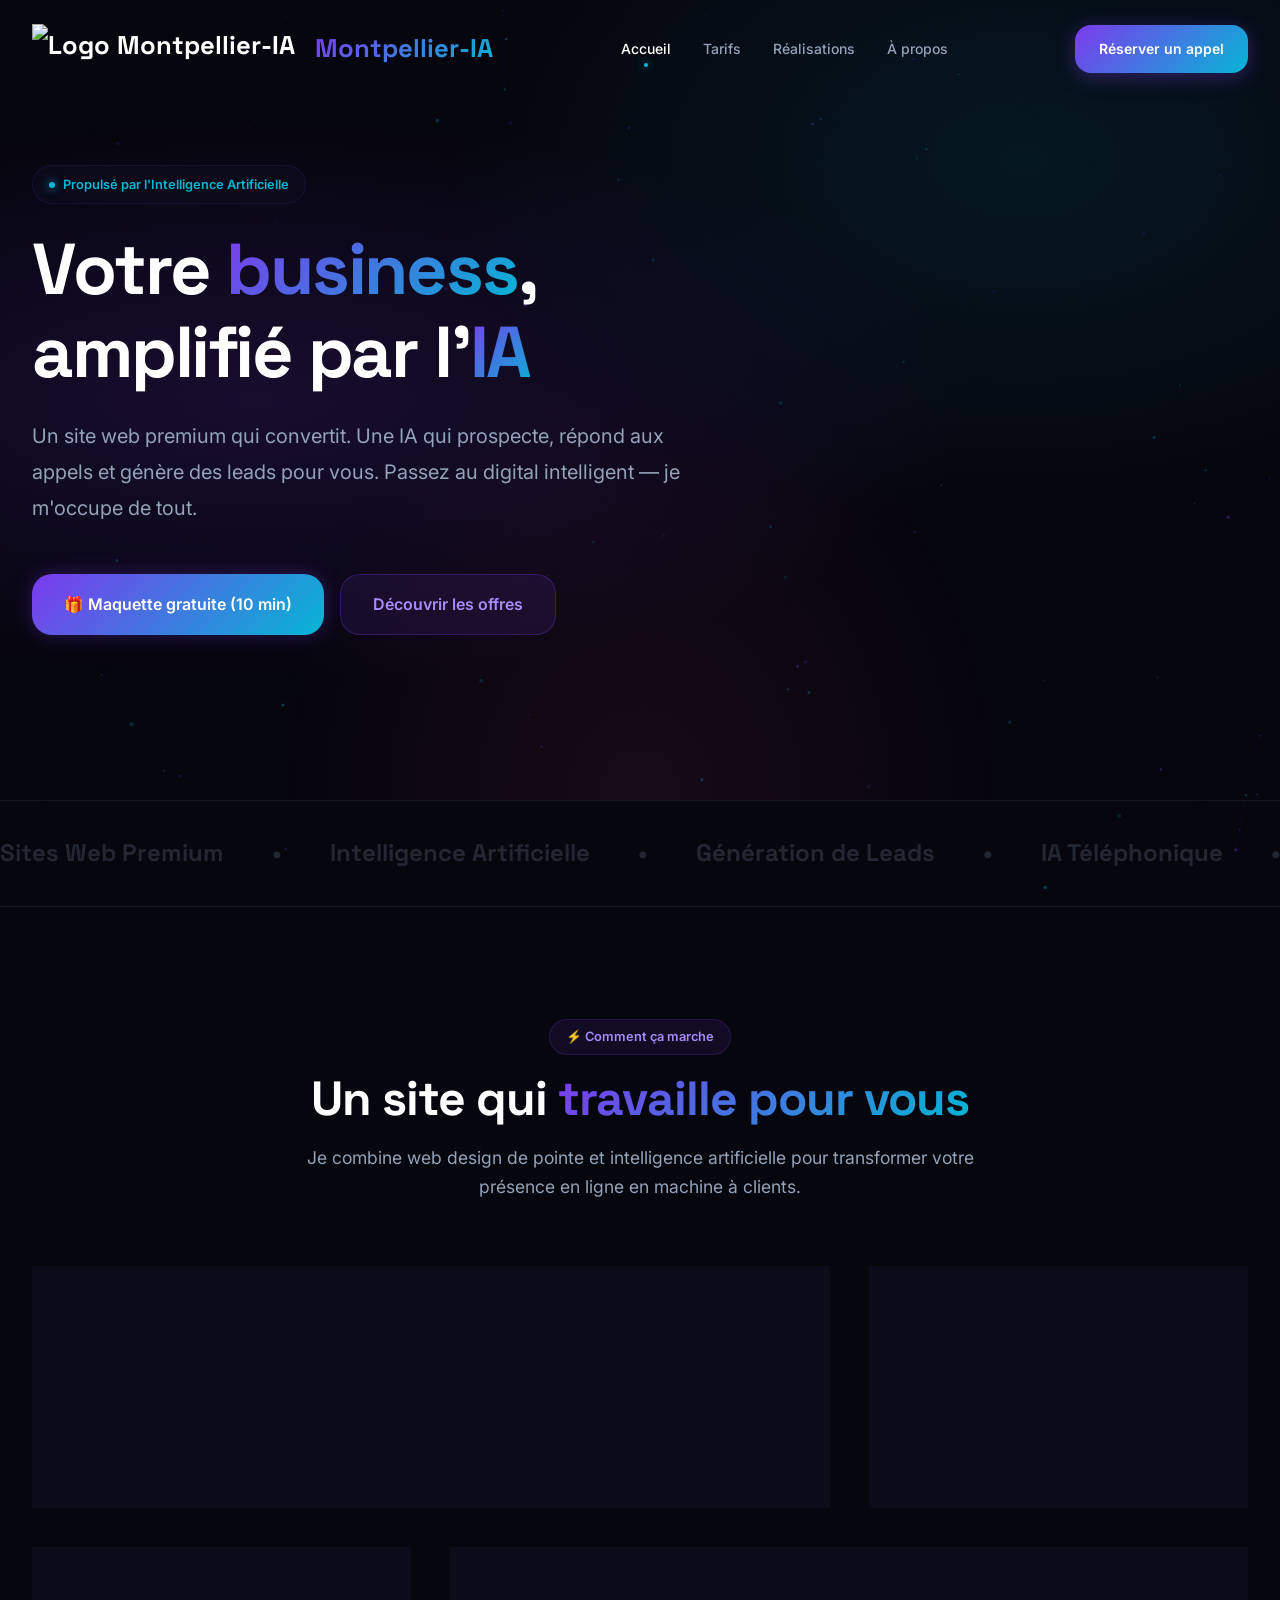
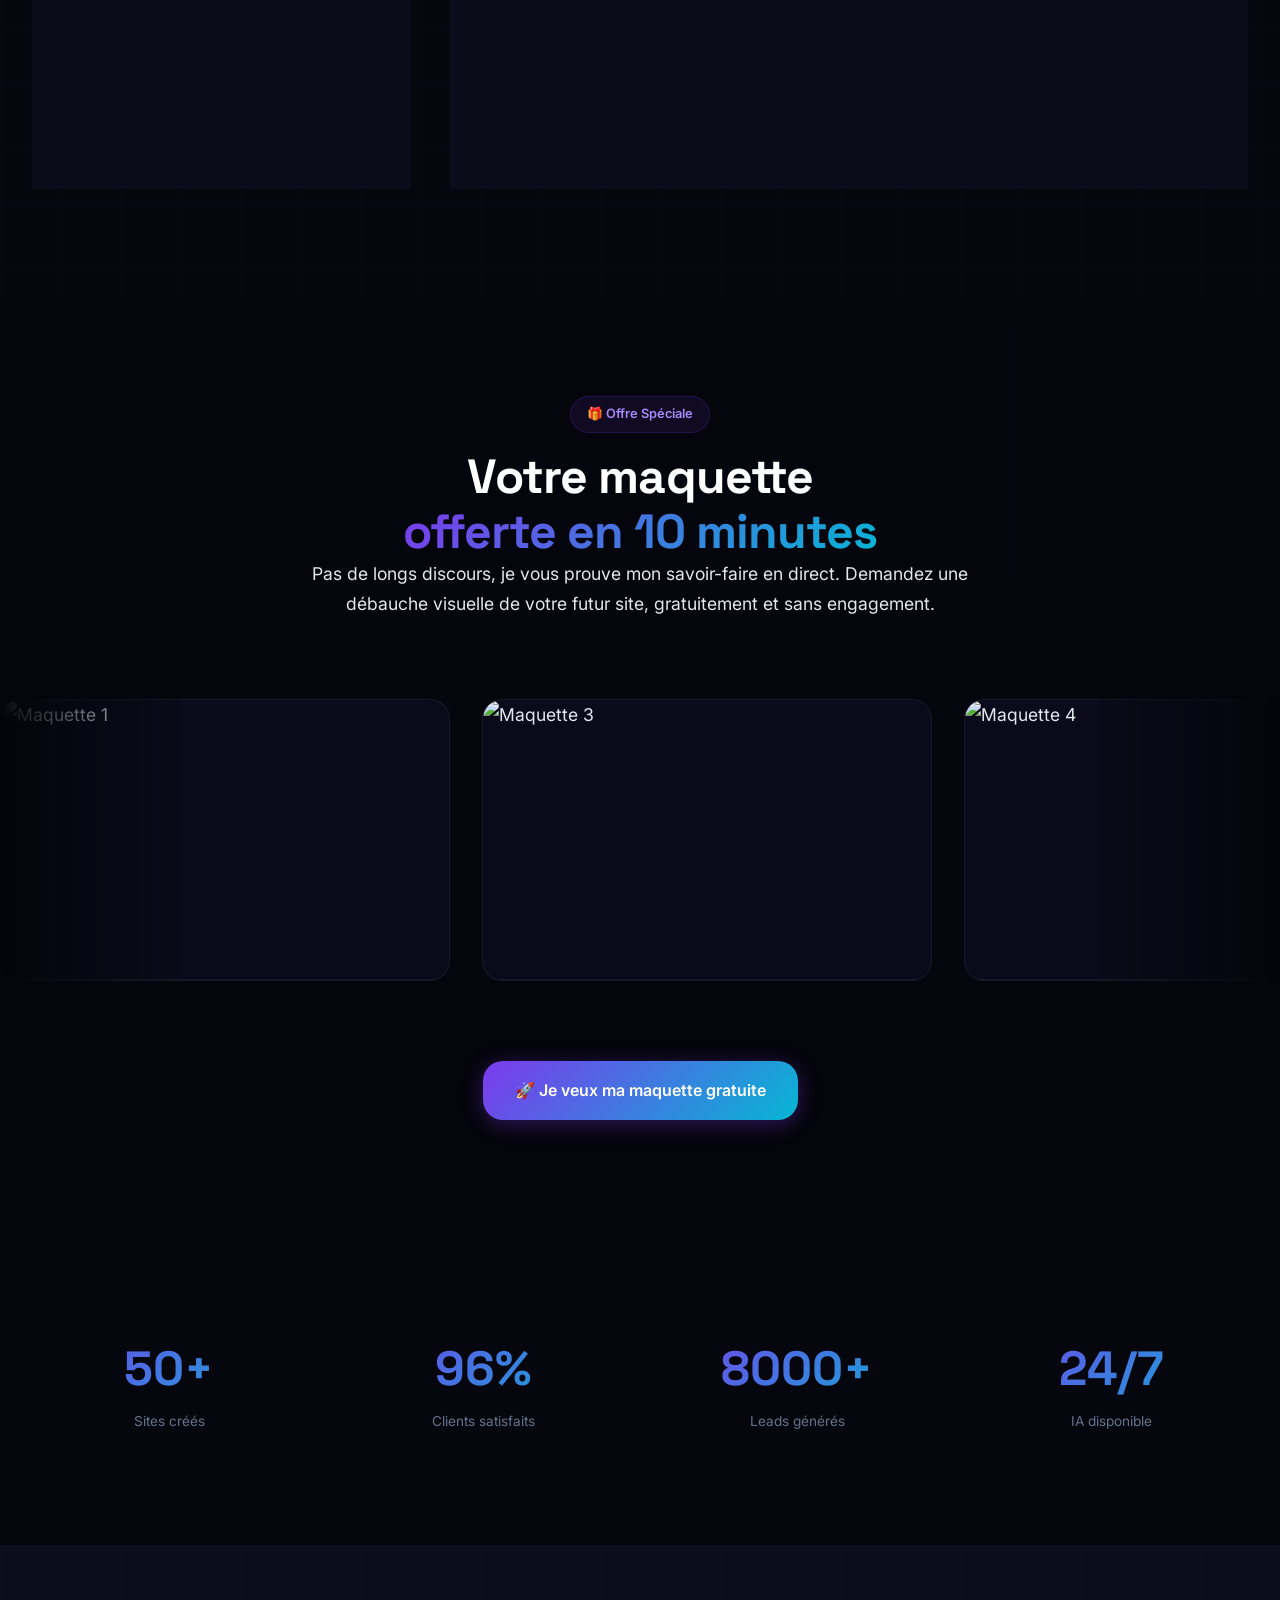
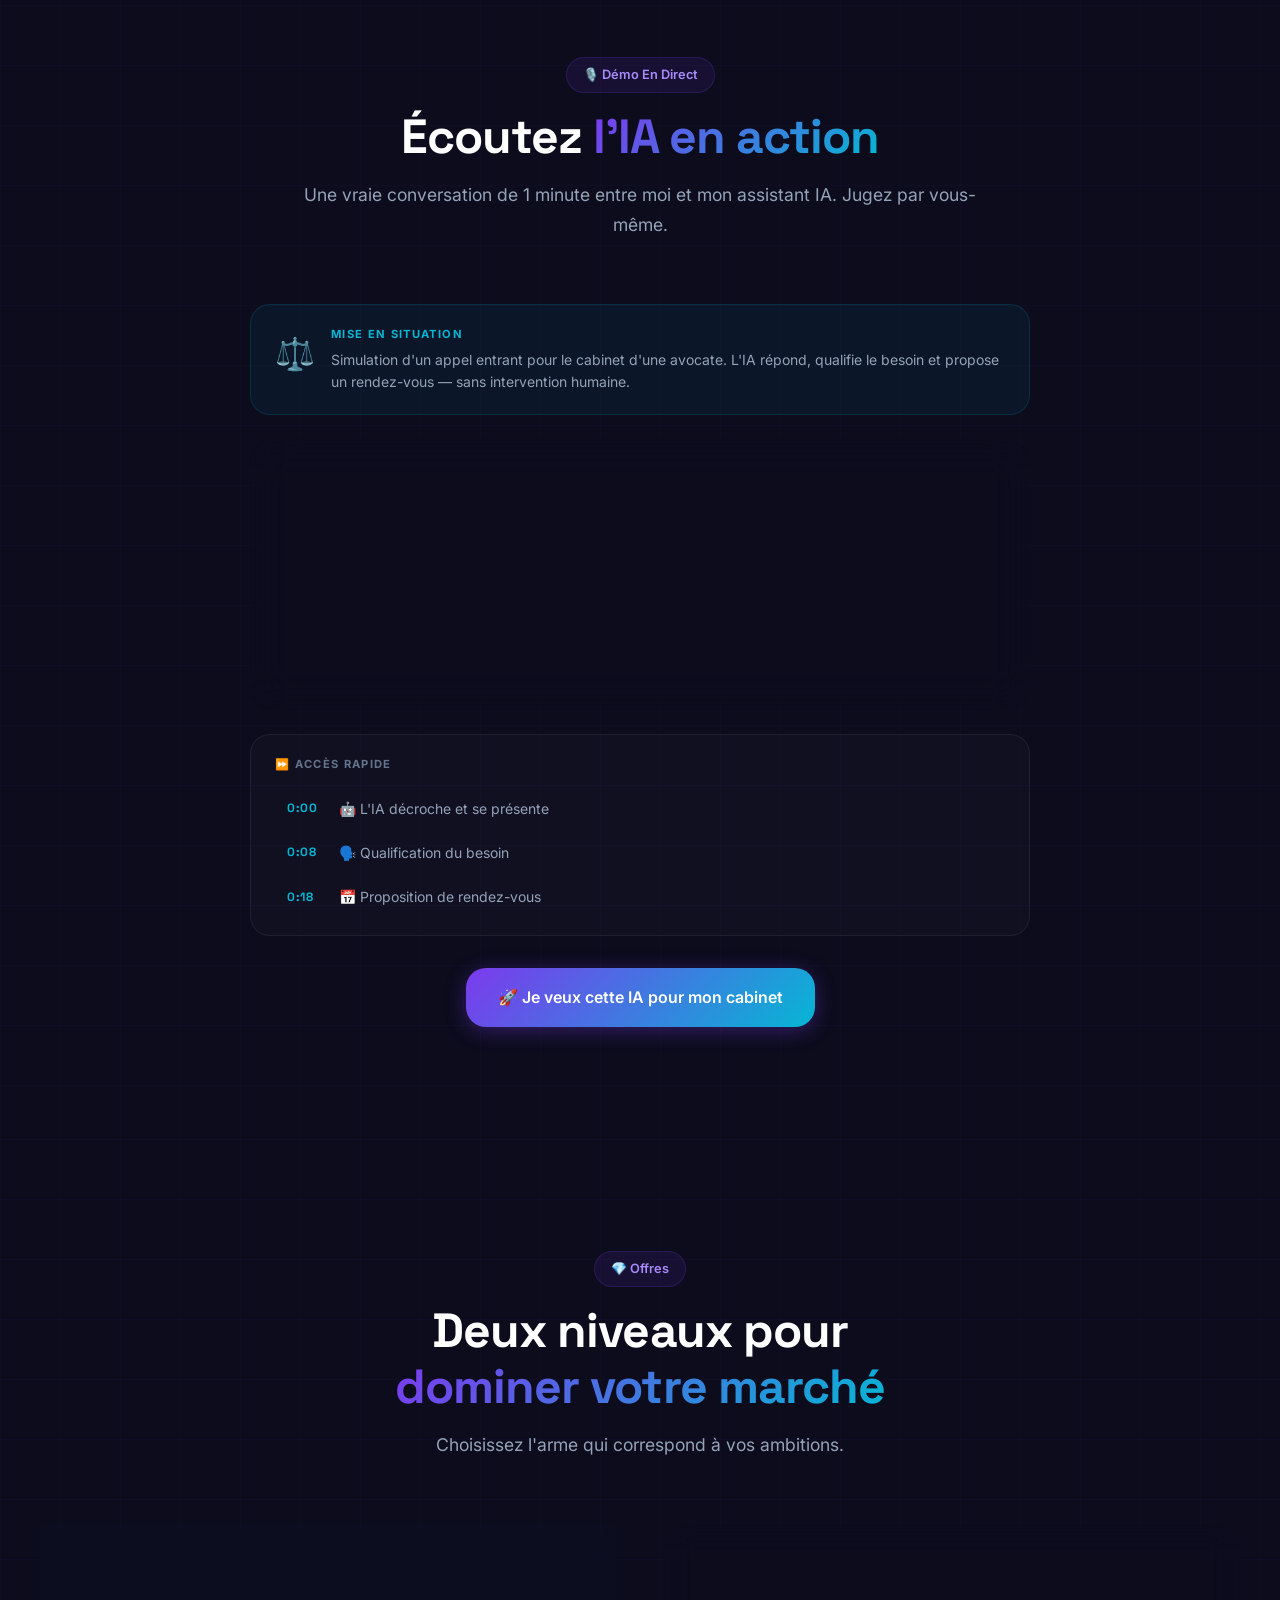
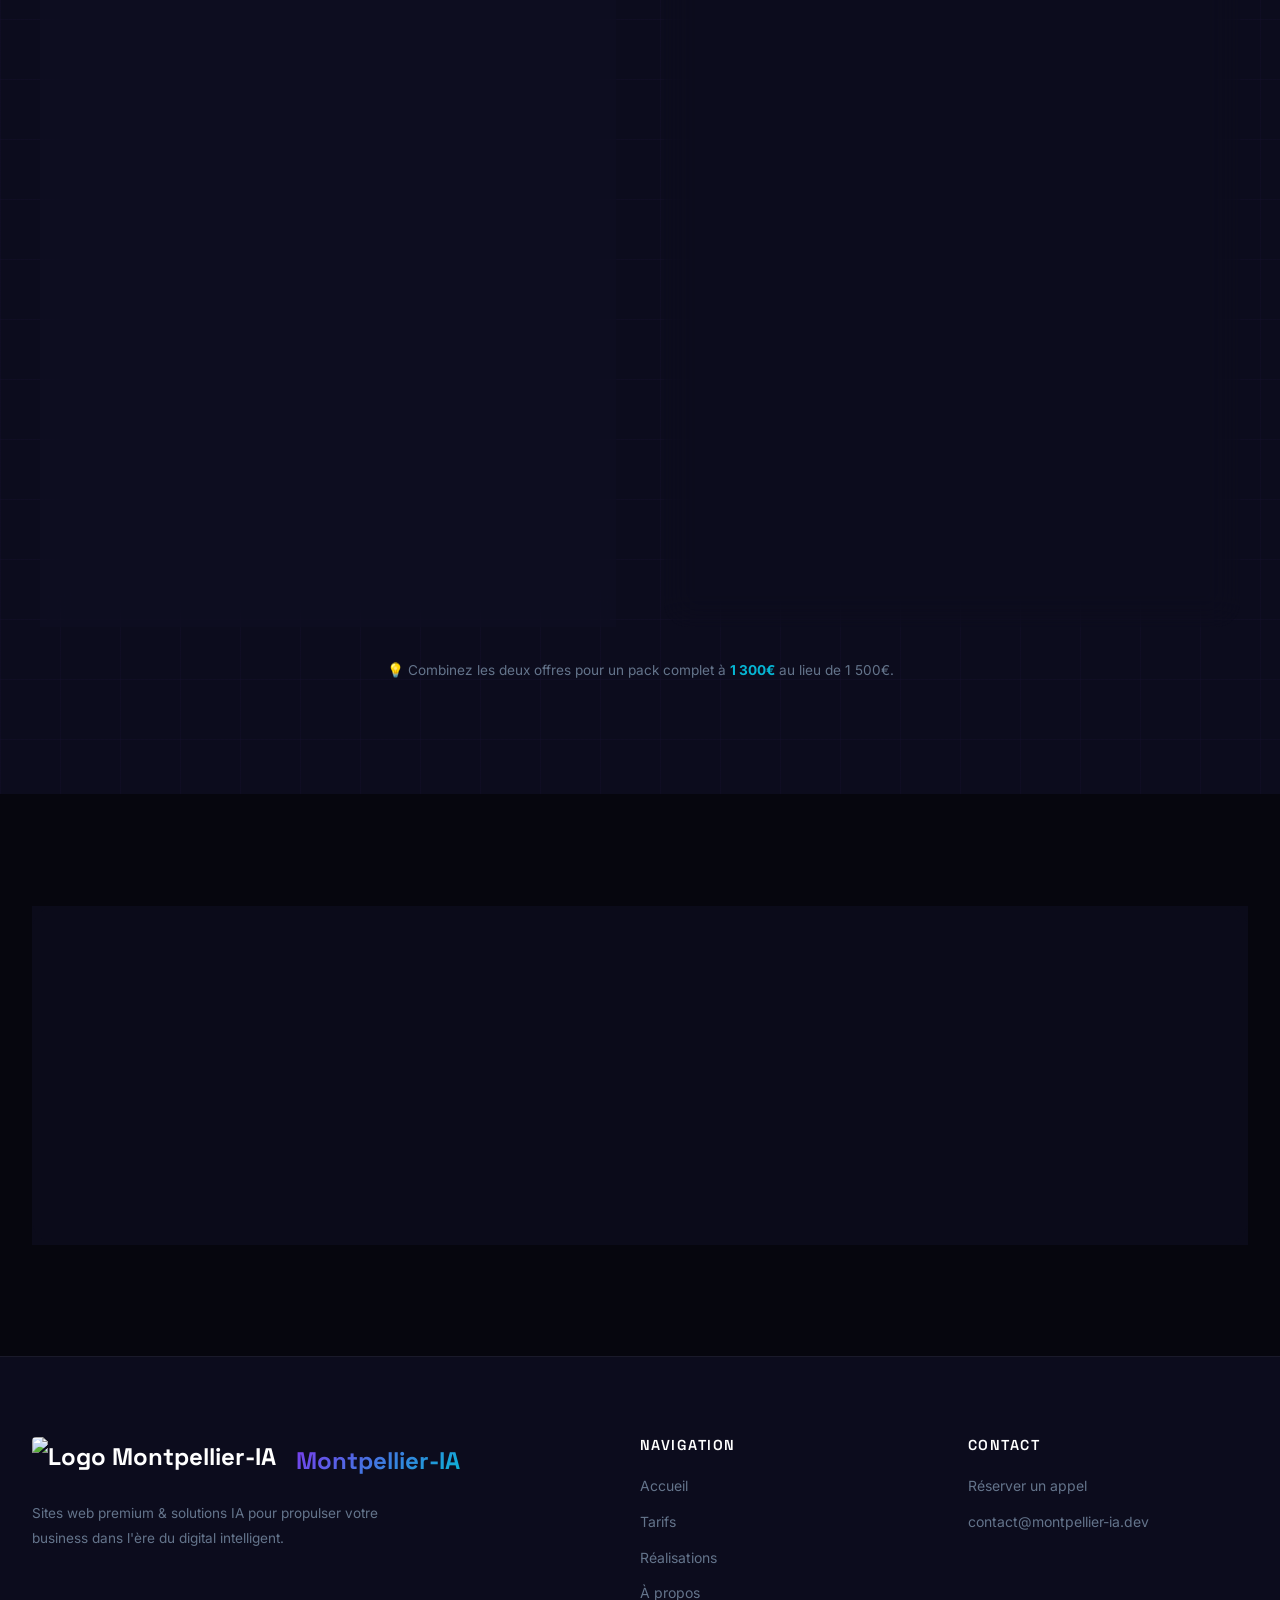
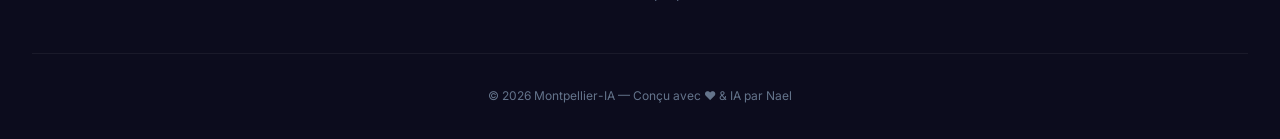
==== commit 15a91e15: "Add files via upload" ====
--- a/index.html
+++ b/index.html
@@ -24,7 +24,7 @@
 
     <meta charset="UTF-8">
     <meta name="viewport" content="width=device-width, initial-scale=1.0">
-    <title>SiteWebFR — Sites Web & IA pour votre Business</title>
+    <title>Montpellier-IA — Sites Web & IA pour votre Business</title>
     <meta name="description"
         content="Boostez votre business avec un site web premium et une IA qui génère des leads et répond à vos appels. Passez au digital intelligent.">
     <meta name="google-site-verification" content="google18a44e222b58c08e" />
@@ -47,9 +47,9 @@
     <nav class="navbar" id="navbar">
         <div class="container navbar__inner">
             <a href="index.html" class="navbar__logo">
-                <img src="https://i.postimg.cc/g0byRVSn/Untitled-design.png?v=999" alt="Logo SiteWebFR"
-                    class="navbar__logo-official-img" style="height:42px; width:auto; object-fit:contain;">
-                <span class="text-gradient">SiteWebFR</span>
+                <img src="https://i.postimg.cc/g0byRVSn/Untitled-design.png?v=999" alt="Logo Montpellier-IA"
+                    class="navbar__logo-img" style="height:50px; width:auto; object-fit:contain;">
+                <span class="text-gradient">Montpellier-IA</span>
             </a>
             <div class="navbar__links">
                 <a href="index.html" class="navbar__link active">Accueil</a>
@@ -62,11 +62,11 @@
         </div>
         <div class="navbar__mobile">
             <div style="display:flex; align-items:center; gap:0.75rem; margin-bottom:2rem; padding:0.5rem 1rem;">
-                <img src="https://i.postimg.cc/g0byRVSn/Untitled-design.png?v=999" alt="Logo SiteWebFR"
-                    style="height:40px; width:auto; object-fit:contain;">
+                <img src="https://i.postimg.cc/g0byRVSn/Untitled-design.png?v=999" alt="Logo Montpellier-IA"
+                    style="height:48px; width:auto; object-fit:contain;">
                 <span
                     style="font-family:var(--font-heading); font-size:1.5rem; font-weight:700; color:var(--color-white);">
-                    <span class="text-gradient">SiteWebFR</span>
+                    <span class="text-gradient">Montpellier-IA</span>
                 </span>
             </div>
             <a href="index.html">Accueil</a>
@@ -496,9 +496,9 @@
             <div class="footer__inner">
                 <div>
                     <div class="footer__logo">
-                        <img src="https://i.postimg.cc/g0byRVSn/Untitled-design.png?v=999" alt="Logo SiteWebFR"
-                            class="footer__logo-official" style="height:40px; width:auto; border-radius:4px;"> <span
-                            class="text-gradient">SiteWebFR</span>
+                        <img src="https://i.postimg.cc/g0byRVSn/Untitled-design.png?v=999" alt="Logo Montpellier-IA"
+                            class="footer__logo-img" style="height:48px; width:auto; border-radius:4px;"> <span
+                            class="text-gradient">Montpellier-IA</span>
                     </div>
                     <p class="footer__desc">Sites web premium & solutions IA pour propulser votre business dans l'ère du
                         digital intelligent.</p>
@@ -516,12 +516,12 @@
                     <h4 class="footer__heading">Contact</h4>
                     <div class="footer__links">
                         <a href="a-propos.html#contact">Réserver un appel</a>
-                        <a href="mailto:nael34.pro@gmail.com">nael34.pro@gmail.com</a>
+                        <a href="mailto:contact@montpellier-ia.dev">contact@montpellier-ia.dev</a>
                     </div>
                 </div>
             </div>
             <div class="footer__bottom">
-                <p>© 2026 SiteWebFR — Conçu avec ❤️ & IA par Nael</p>
+                <p>© 2026 Montpellier-IA — Conçu avec ❤️ & IA par Nael</p>
             </div>
         </div>
     </footer>
--- a/style.css
+++ b/style.css
@@ -226,14 +226,14 @@
     align-items: center;
     gap: 0.75rem;
     font-family: var(--font-heading);
-    font-size: 1.25rem;
+    font-size: 1.6rem;
     font-weight: 700;
     color: var(--color-white);
 }
 
 .navbar__logo-img,
 .footer__logo-img {
-    height: 38px;
+    height: 50px;
     width: auto;
     object-fit: contain;
     margin-right: 0.5rem;
@@ -1263,7 +1263,7 @@
     align-items: center;
     gap: 0.75rem;
     font-family: var(--font-heading);
-    font-size: 1.2rem;
+    font-size: 1.5rem;
     font-weight: 700;
     color: white;
     margin-bottom: 1rem;
@@ -1727,6 +1727,38 @@
     color: var(--color-white);
 }
 
+/* Calendly Embedded Custom Card with Spring Effect */
+.calendly-premium-card {
+    background: rgba(10, 10, 28, 0.85);
+    backdrop-filter: blur(25px);
+    -webkit-backdrop-filter: blur(25px);
+    border: 1px solid rgba(124, 58, 237, 0.25);
+    border-radius: var(--radius-2xl);
+    padding: 1rem;
+    position: relative;
+    overflow: hidden;
+    box-shadow: 0 0 50px rgba(124, 58, 237, 0.12), inset 0 1px 0 rgba(255, 255, 255, 0.08);
+    transition: all 0.5s cubic-bezier(0.34, 1.56, 0.64, 1);
+    margin: 0 auto;
+    max-width: 1050px;
+}
+
+.calendly-premium-card::before {
+    content: '';
+    position: absolute;
+    top: 0;
+    left: 0;
+    right: 0;
+    height: 1px;
+    background: linear-gradient(90deg, transparent, rgba(124, 58, 237, 0.6), rgba(6, 182, 212, 0.6), transparent);
+}
+
+.calendly-premium-card:hover {
+    transform: translateY(-8px) scale(1.015);
+    box-shadow: 0 20px 60px rgba(6, 182, 212, 0.25), inset 0 1px 0 rgba(255, 255, 255, 0.15);
+    border-color: rgba(6, 182, 212, 0.5);
+}
+
 @media (max-width: 768px) {
     .ai-demo-card {
         padding: 1.25rem;
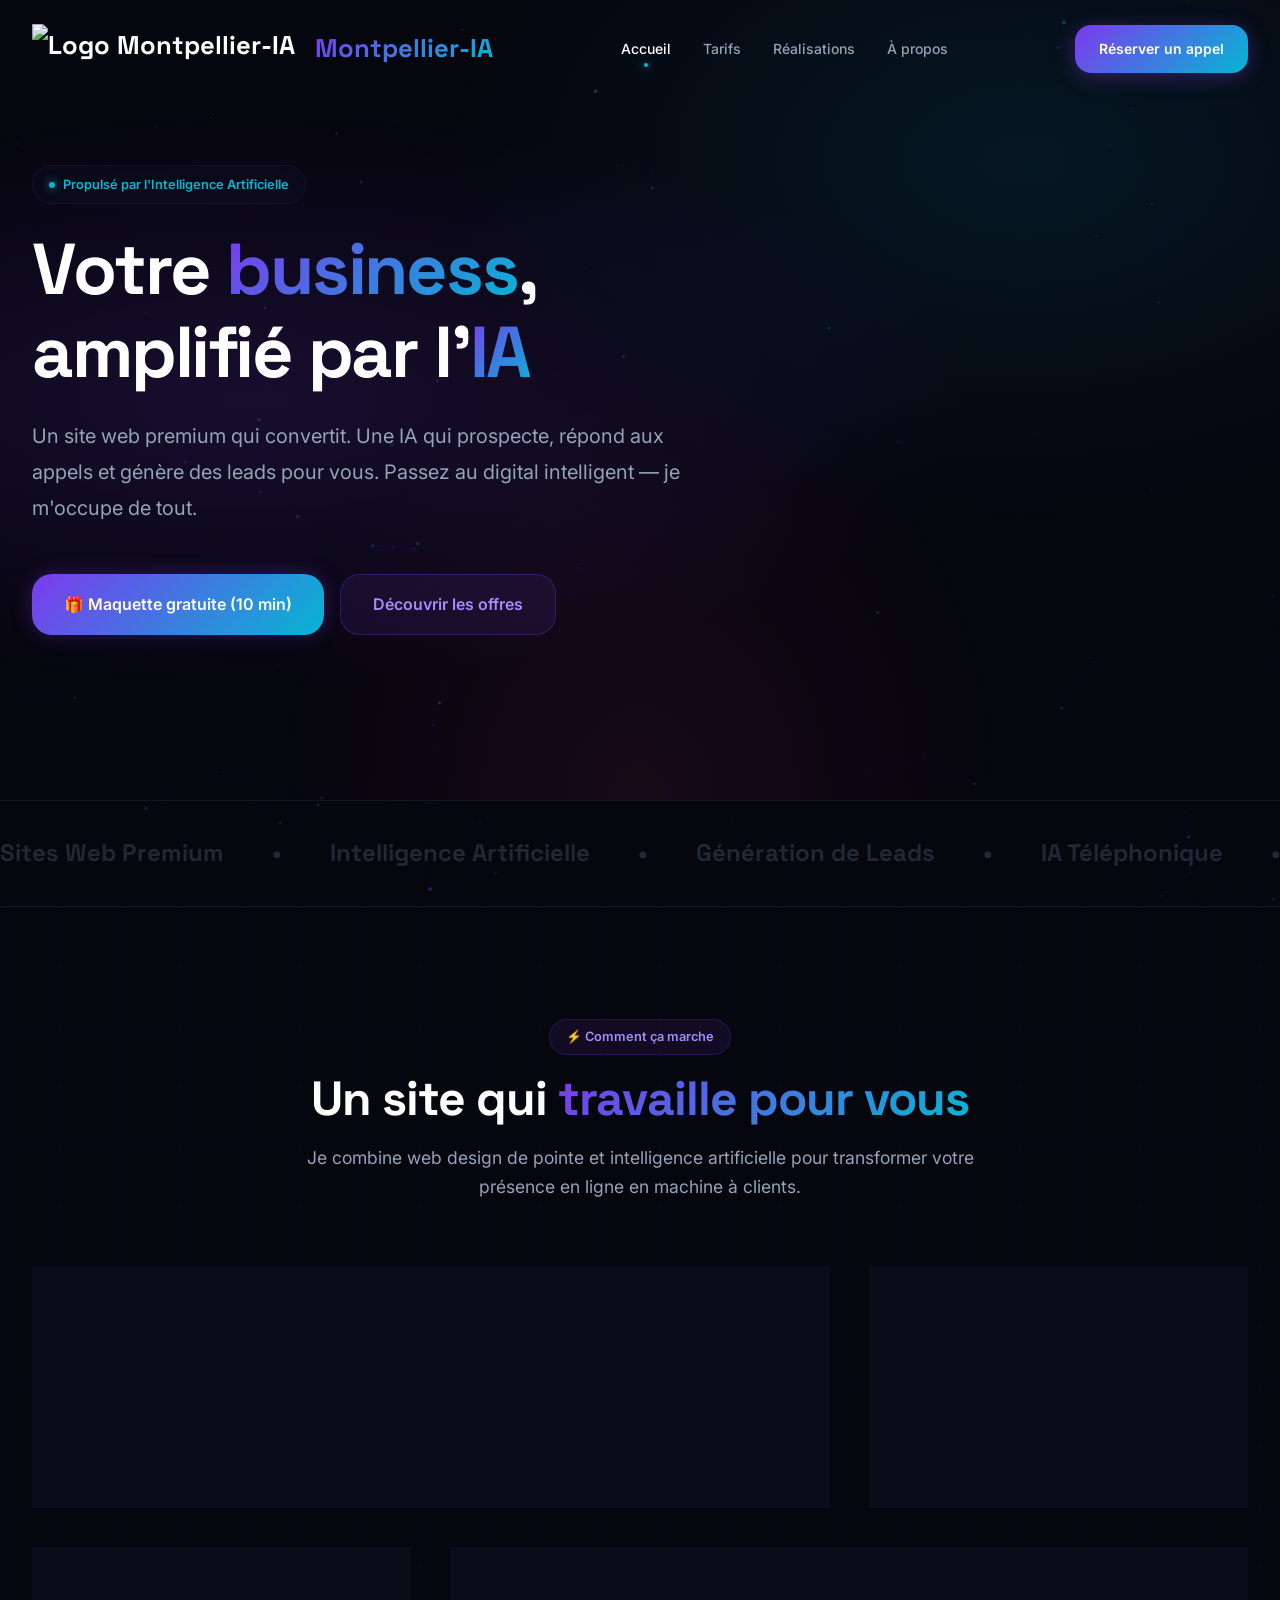
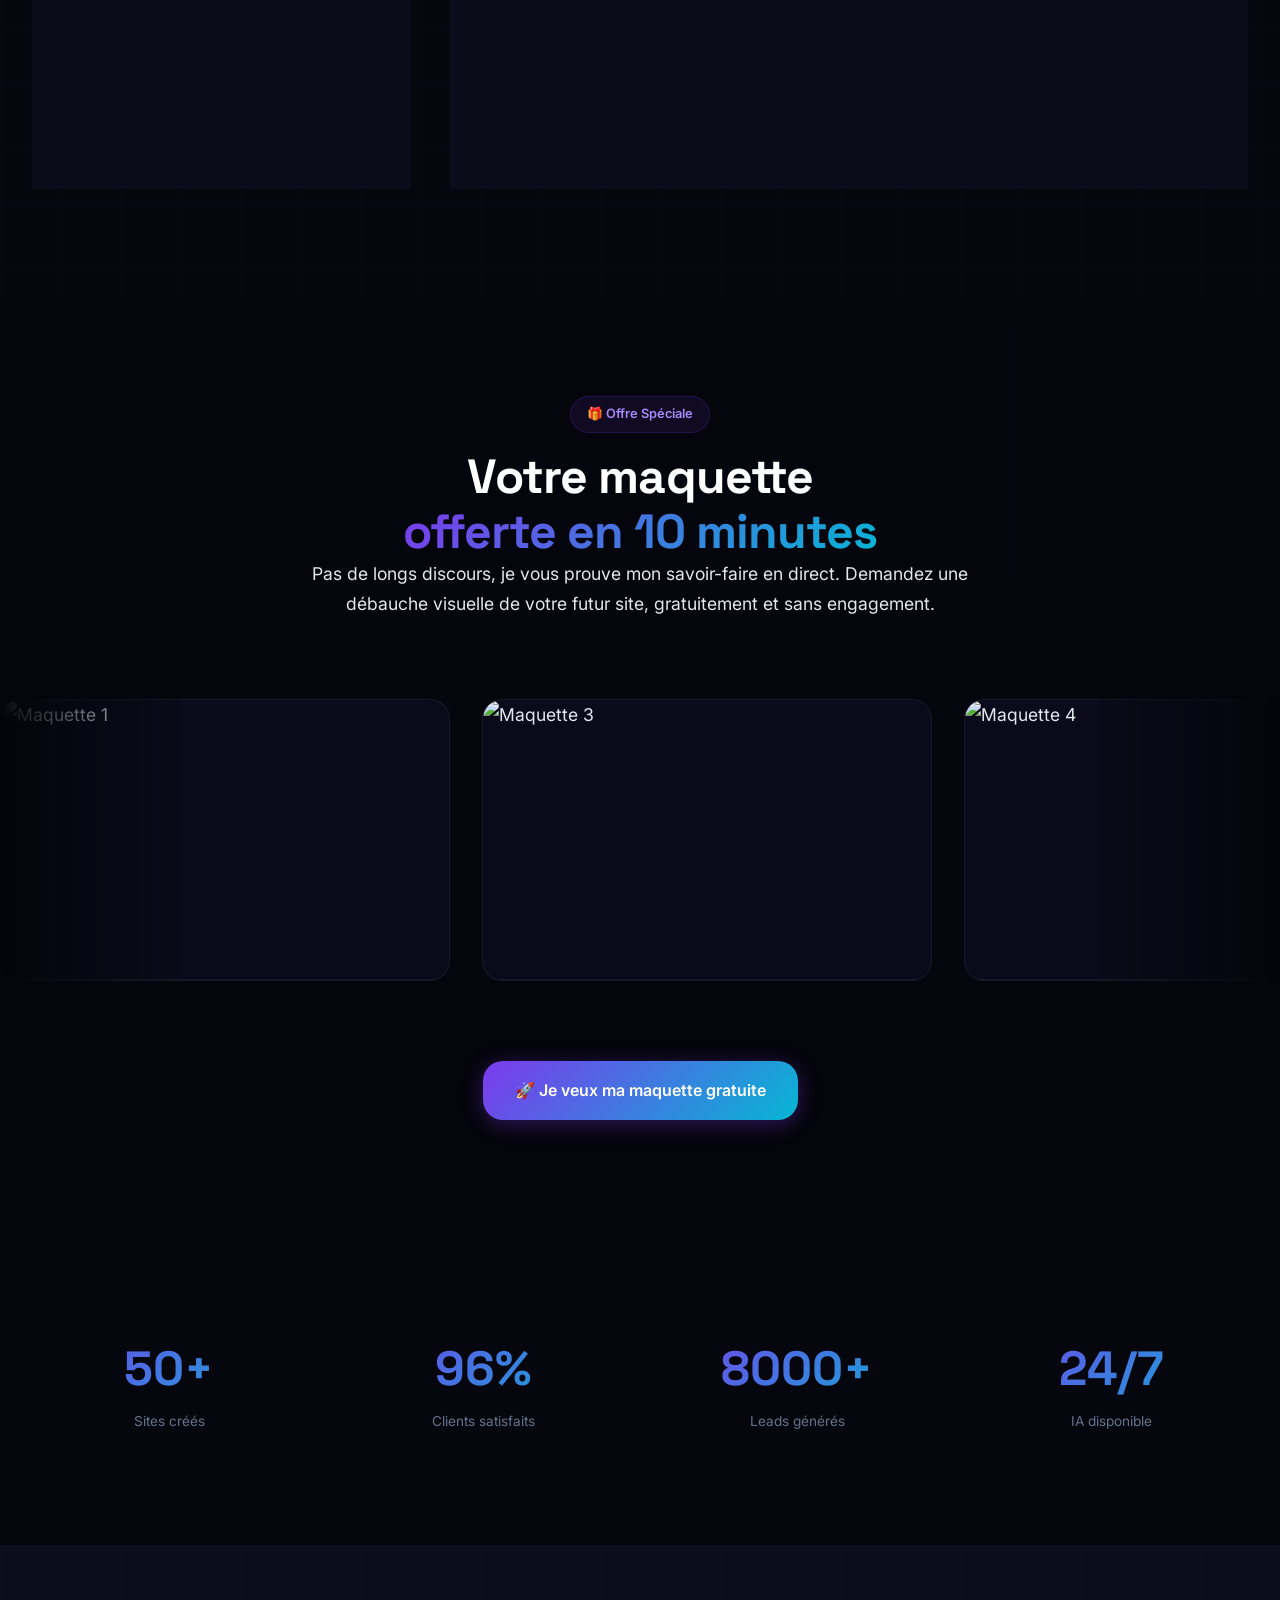
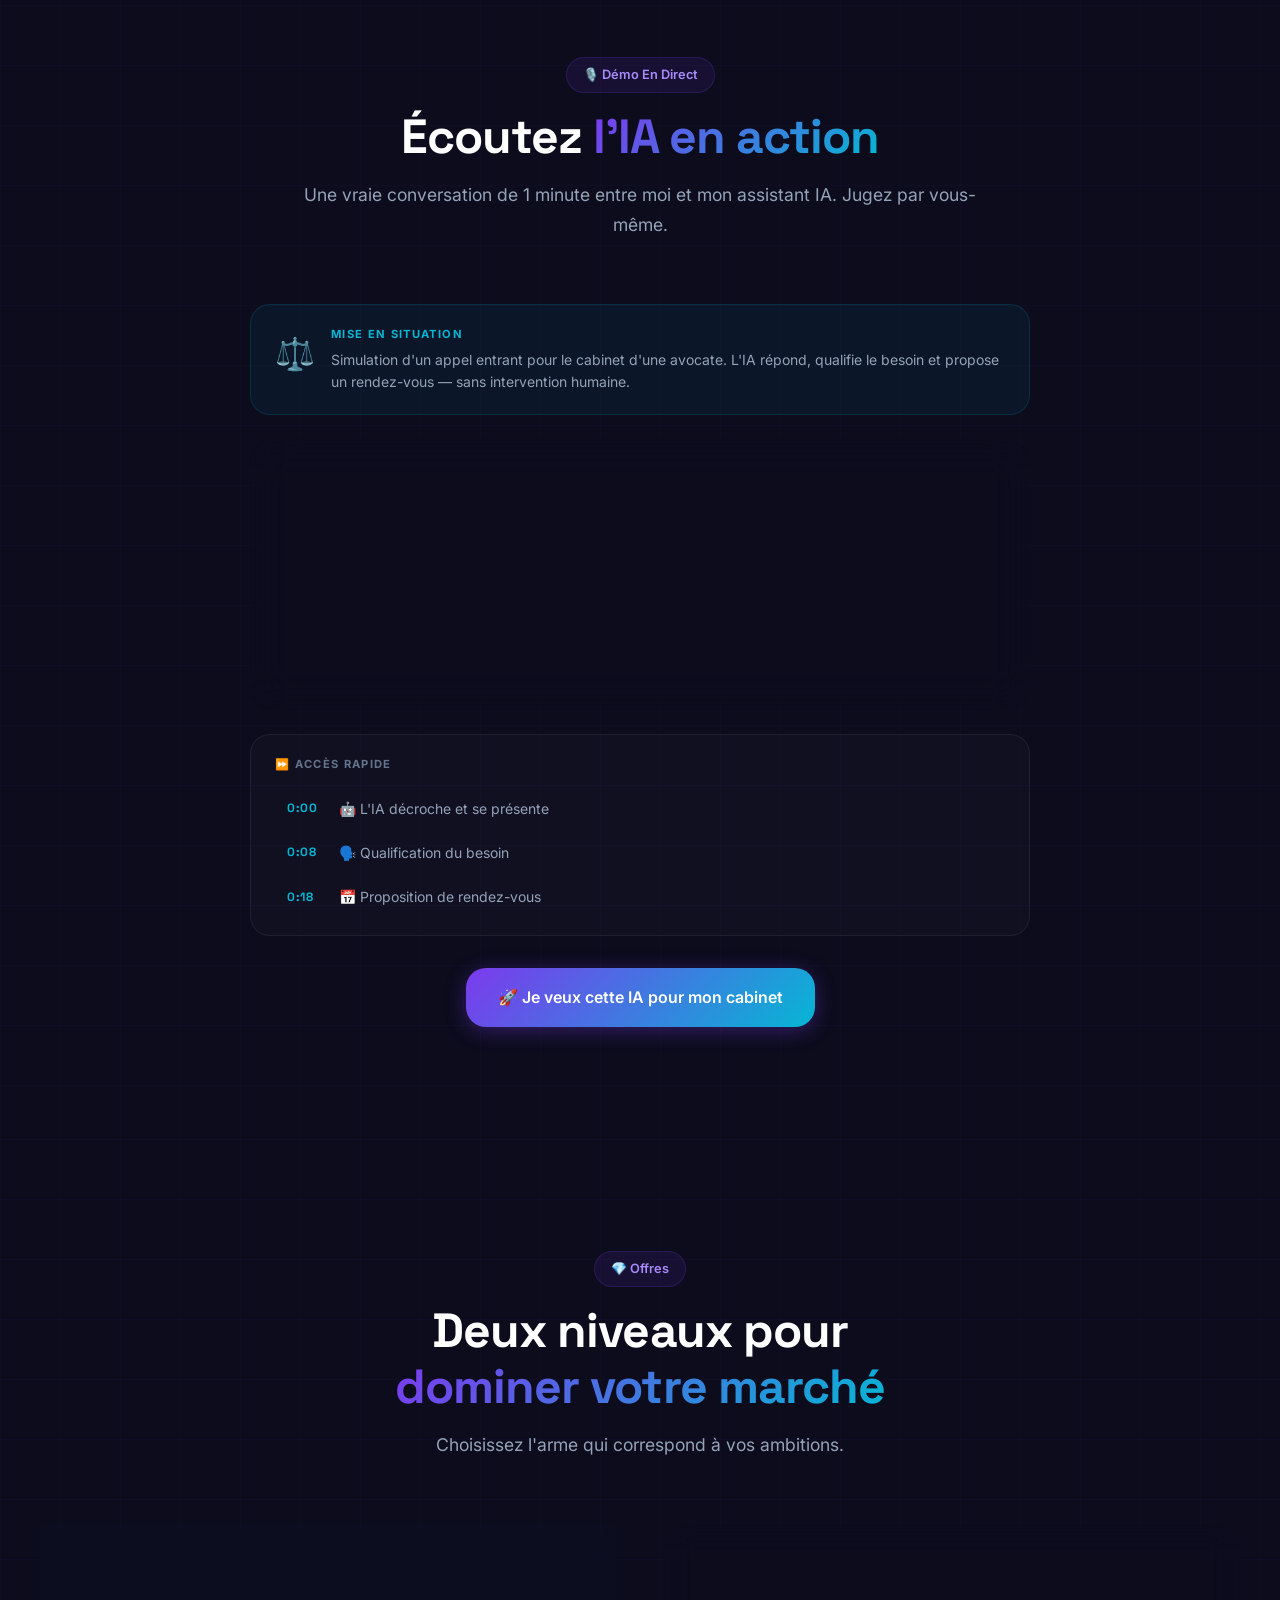
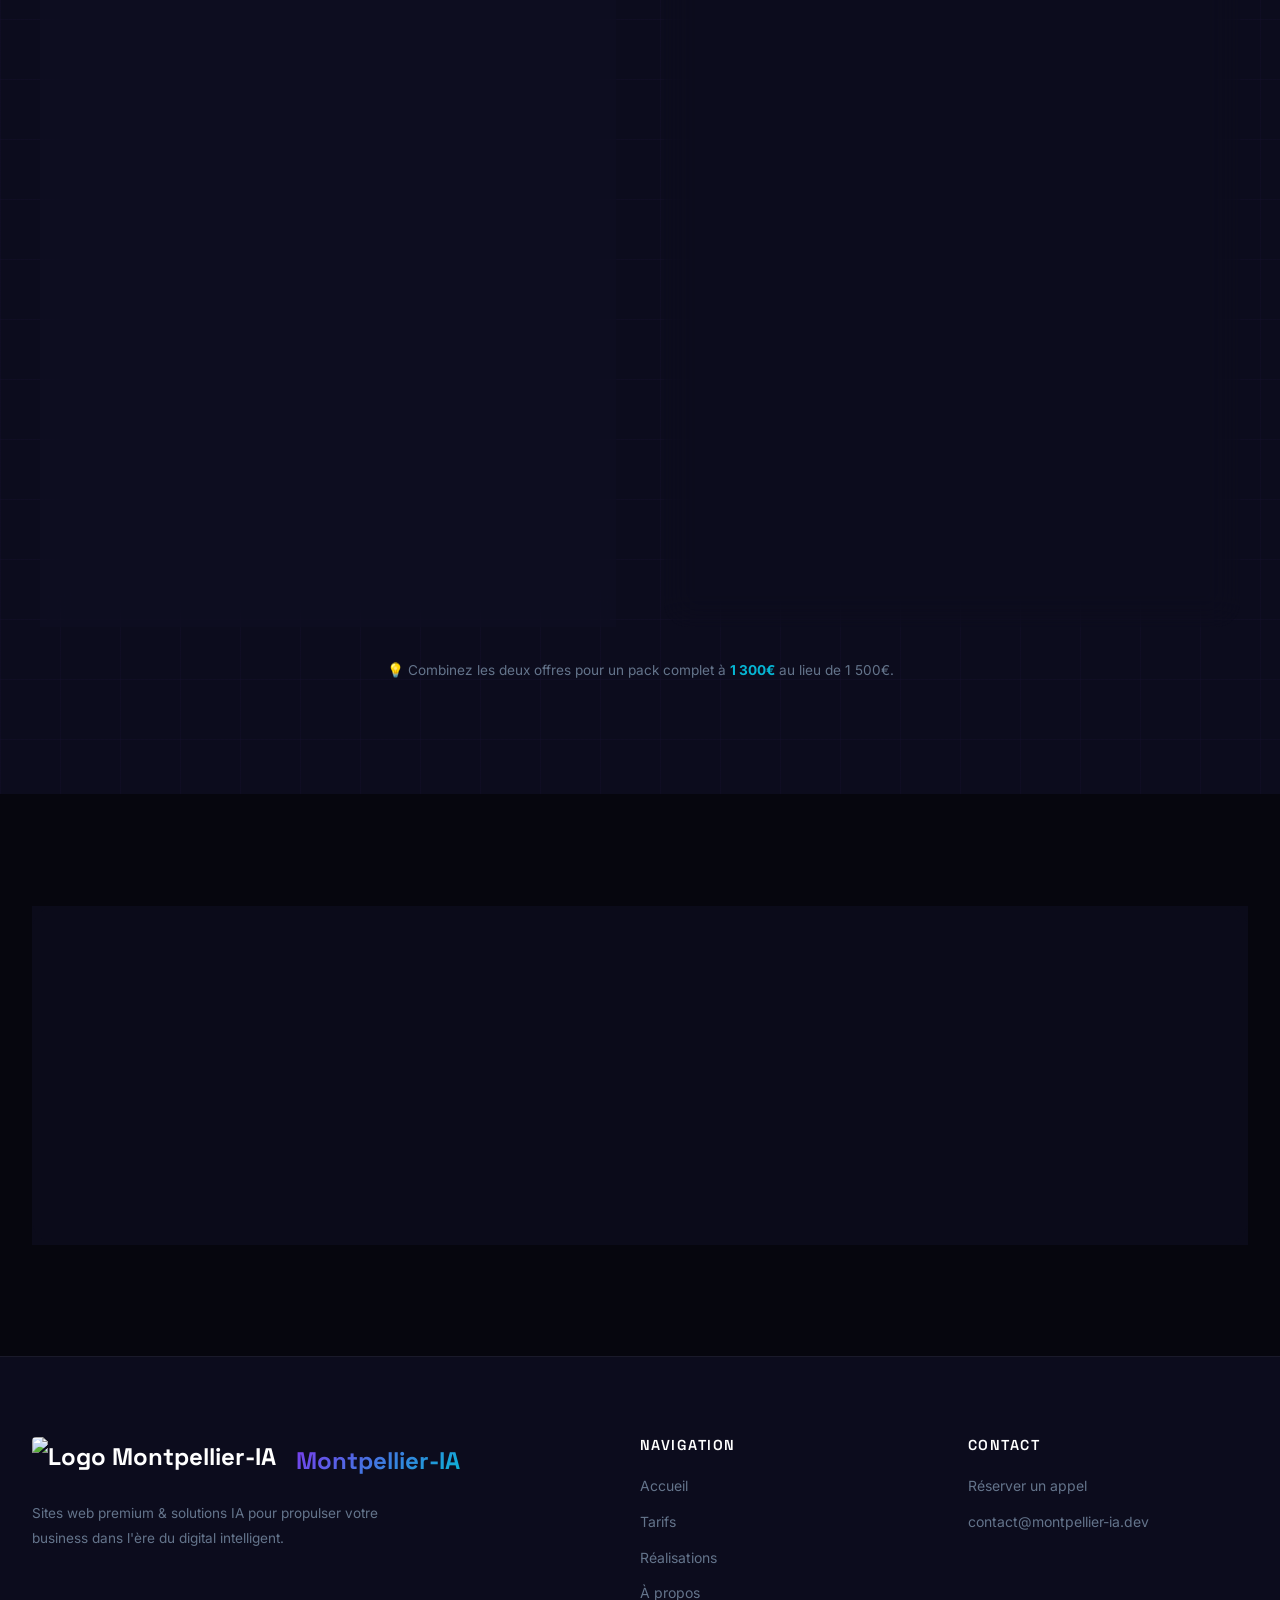
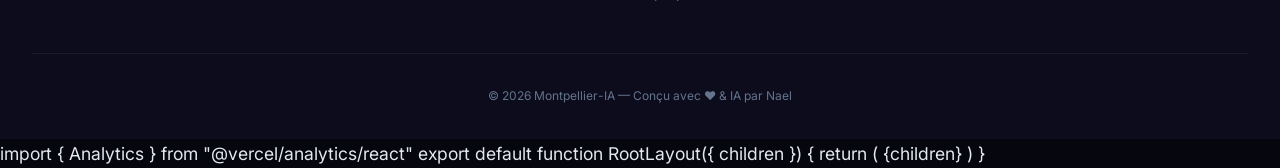
==== commit 5c5ccd05: "Add files via upload" ====
--- a/index.html
+++ b/index.html
@@ -529,6 +529,22 @@
 
 
     <script src="script.js?v=10.1"></script>
+
+    import { Analytics } from "@vercel/analytics/react"
+
+    export default function RootLayout({ children }) {
+    return (
+    <html lang="fr">
+
+    <body>
+        {children}
+        <Analytics />
+    </body>
+
+    </html>
+    )
+    }
+
 </body>
 
 </html>
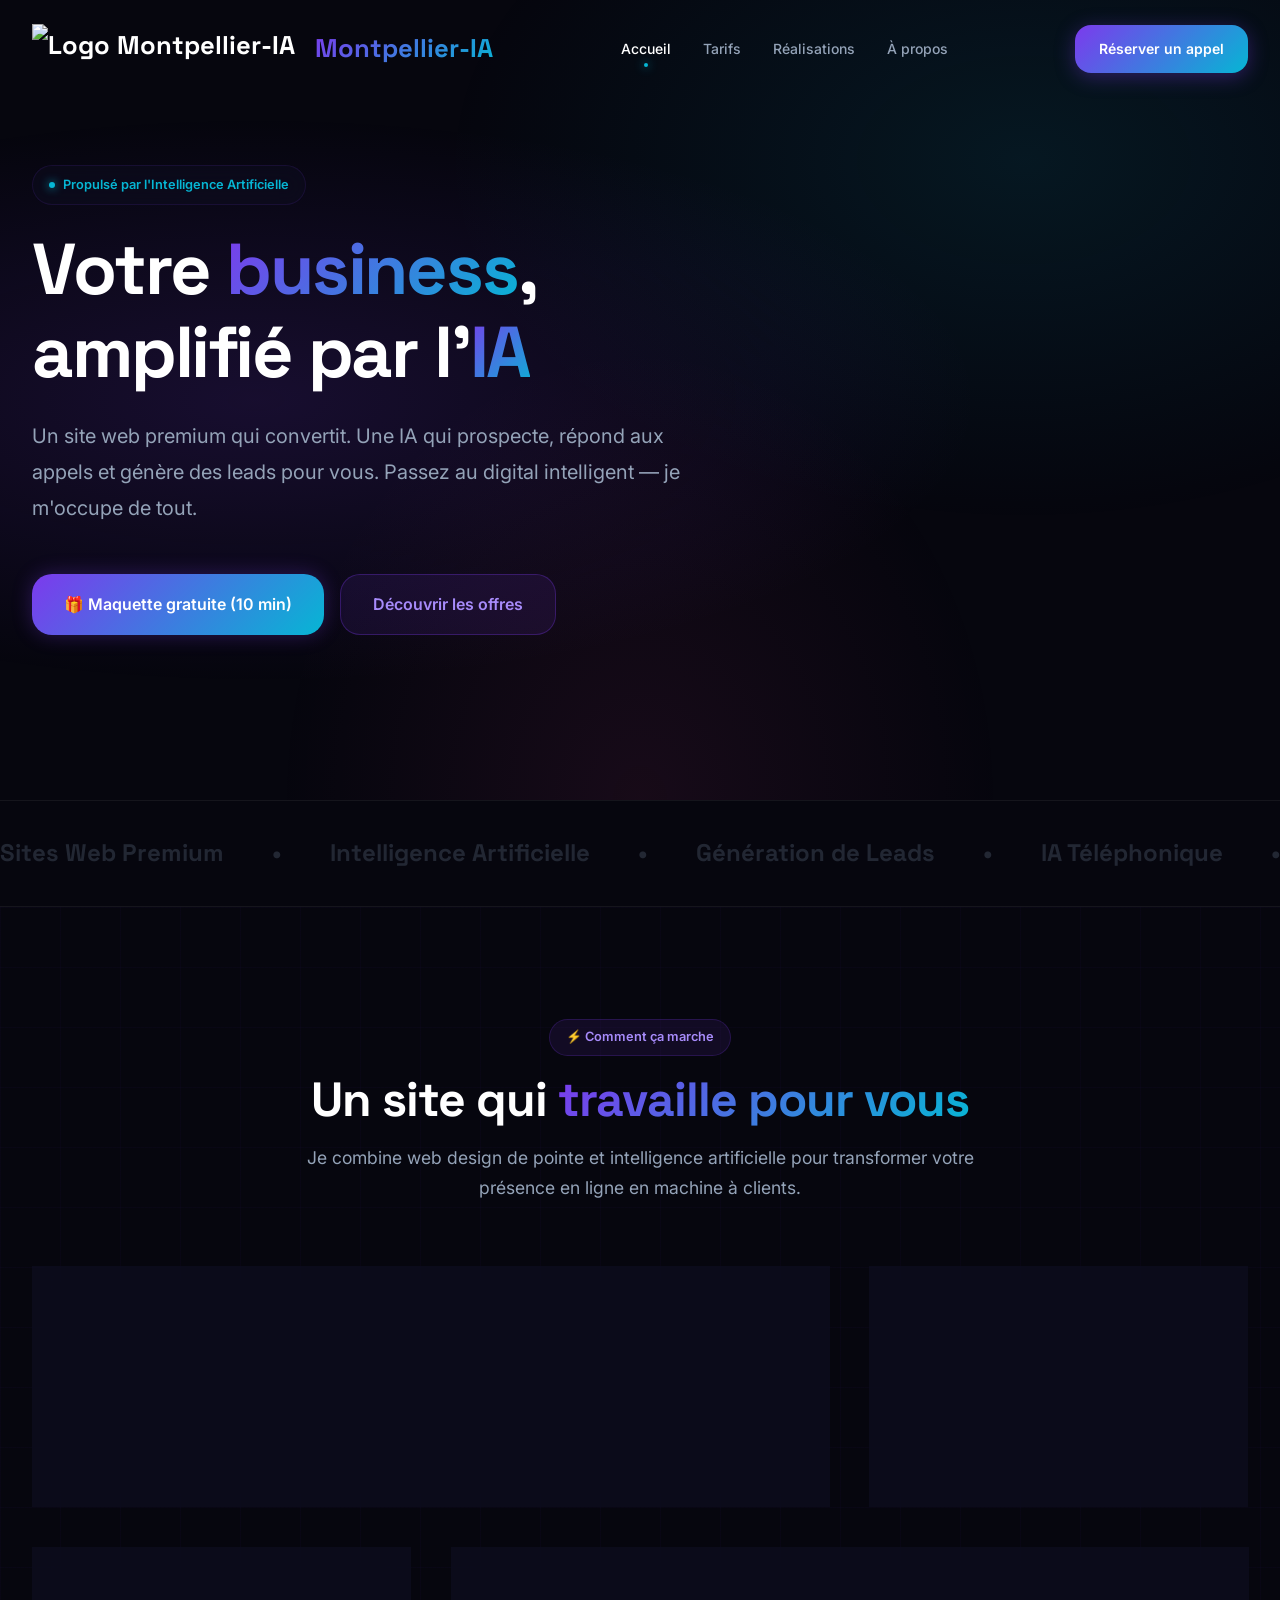
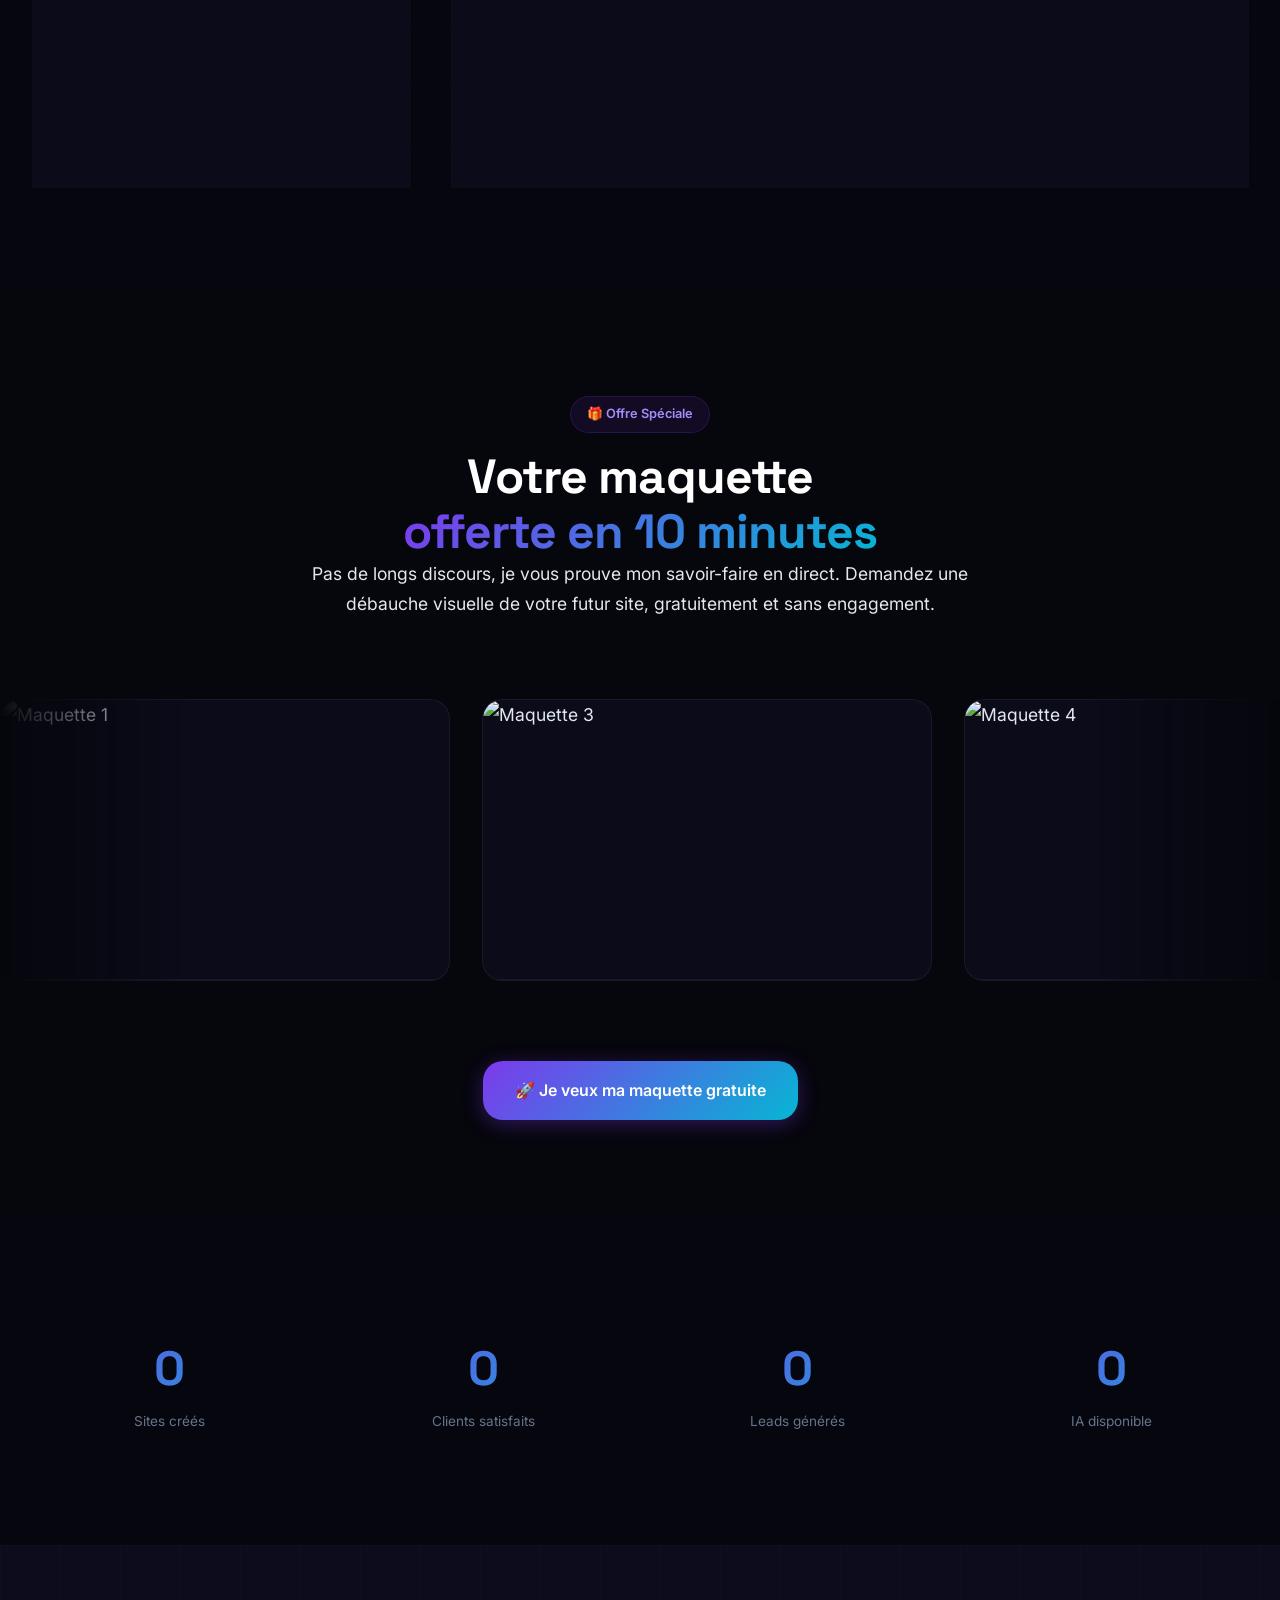
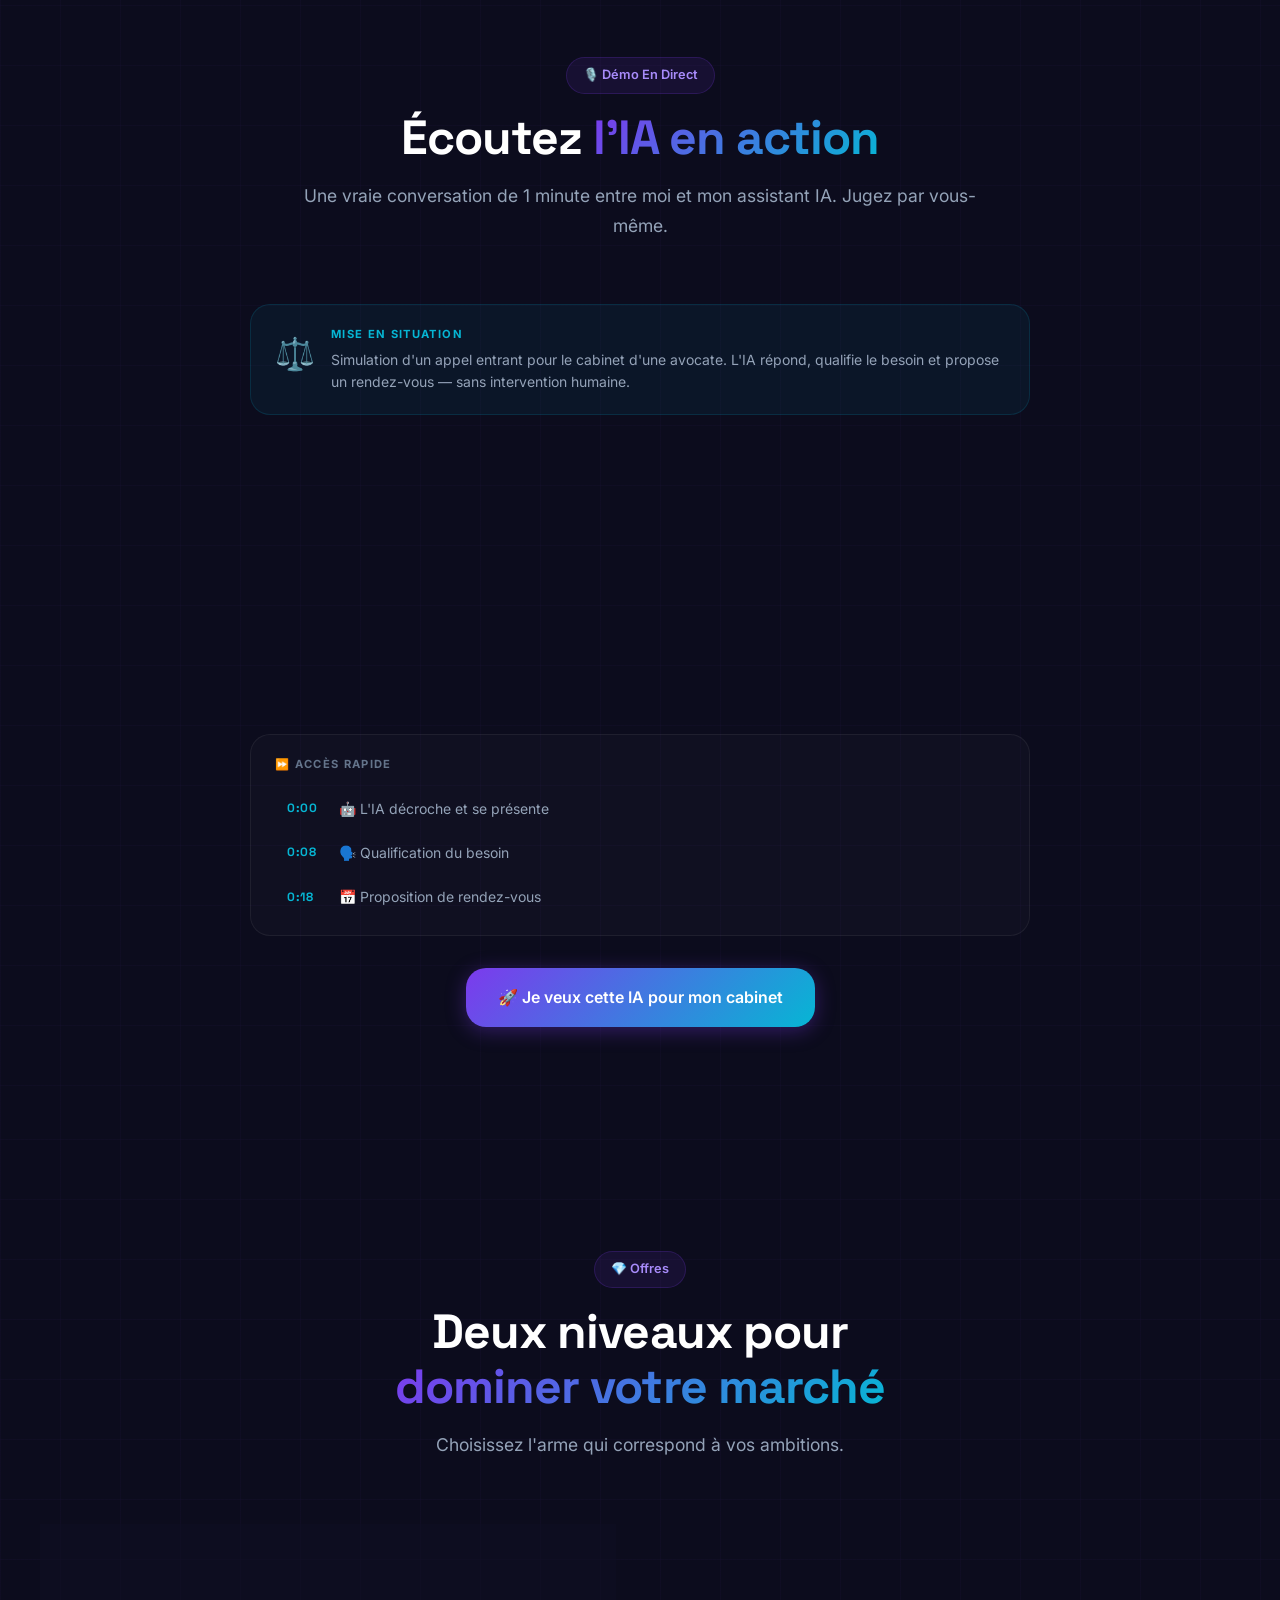
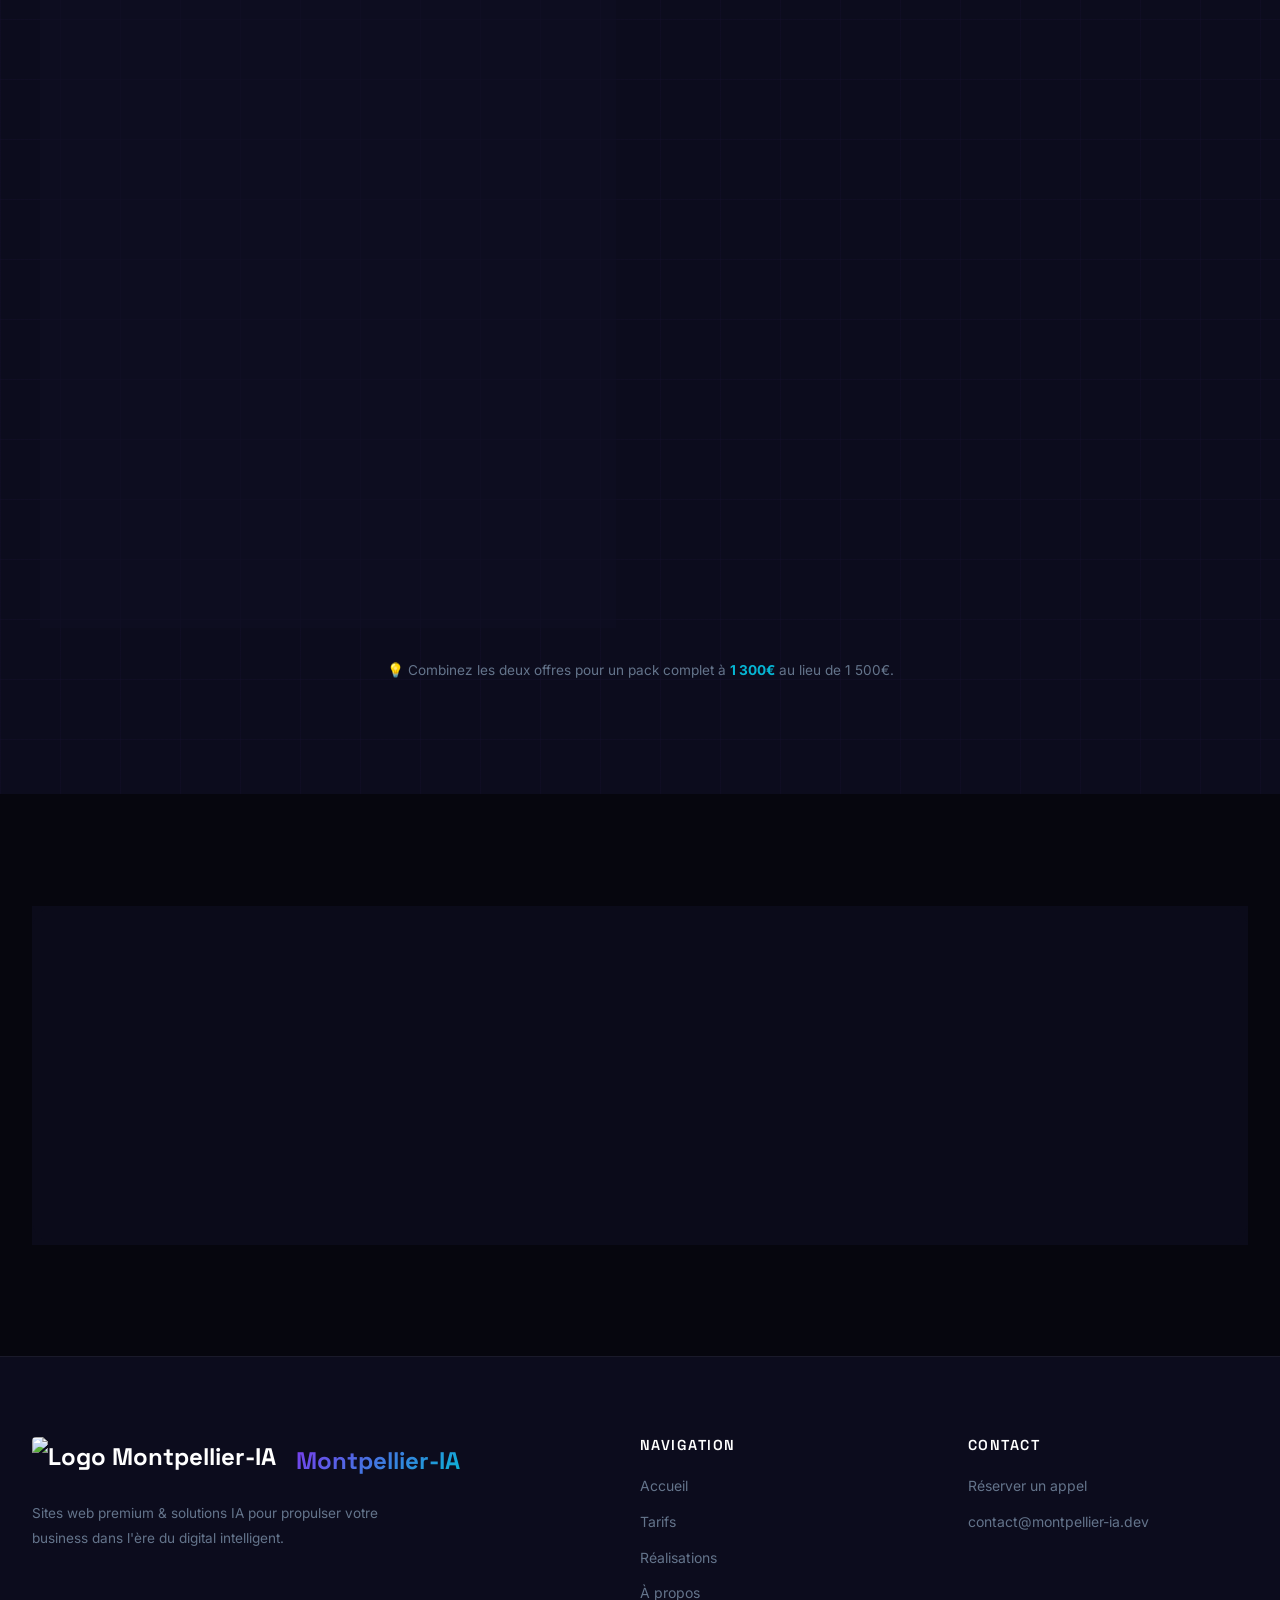
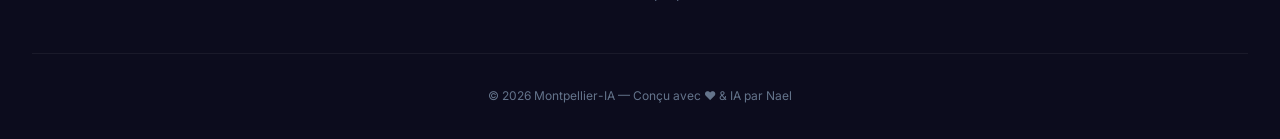
==== commit ff0f655a: "Add files via upload" ====
--- a/index.html
+++ b/index.html
@@ -528,22 +528,7 @@
 
 
 
-    <script src="script.js?v=10.1"></script>
-
-    import { Analytics } from "@vercel/analytics/react"
-
-    export default function RootLayout({ children }) {
-    return (
-    <html lang="fr">
-
-    <body>
-        {children}
-        <Analytics />
-    </body>
-
-    </html>
-    )
-    }
+    <script defer src="/_vercel/insights/script.js"></script>
 
 </body>
 
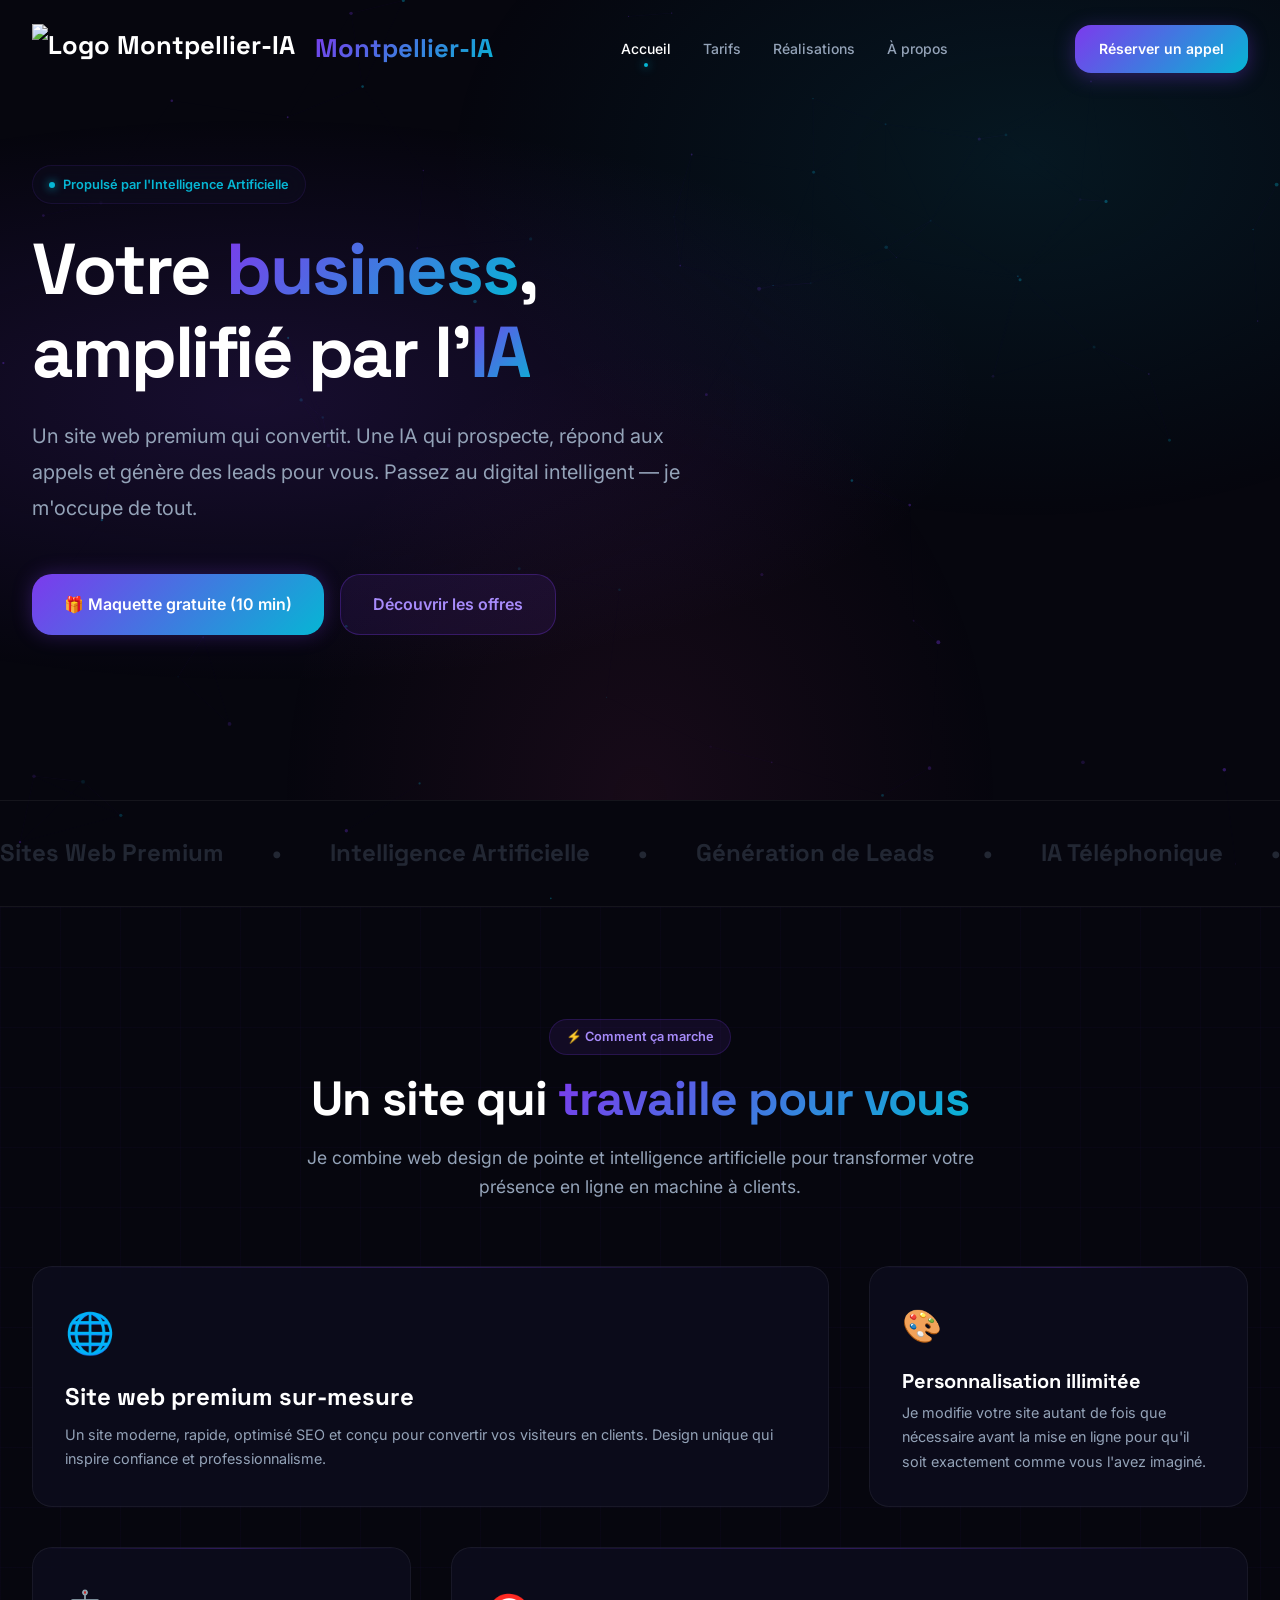
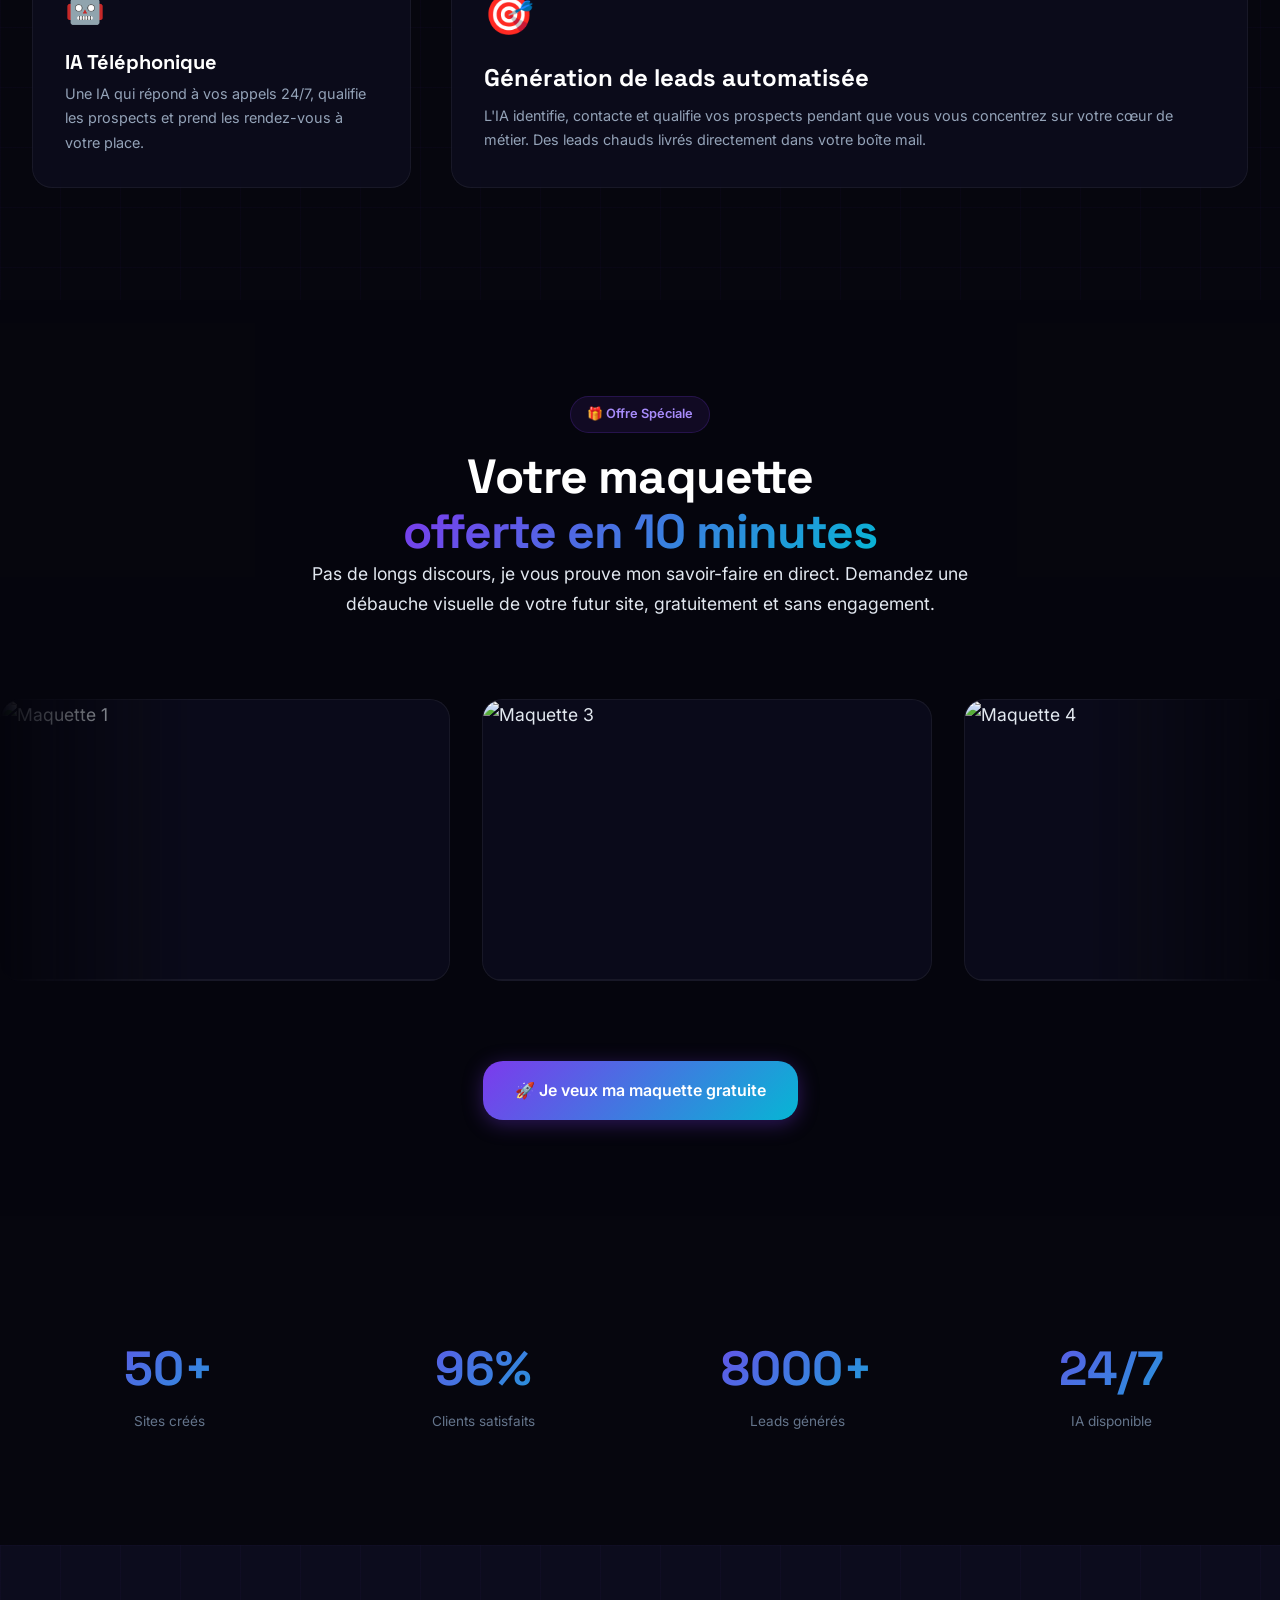
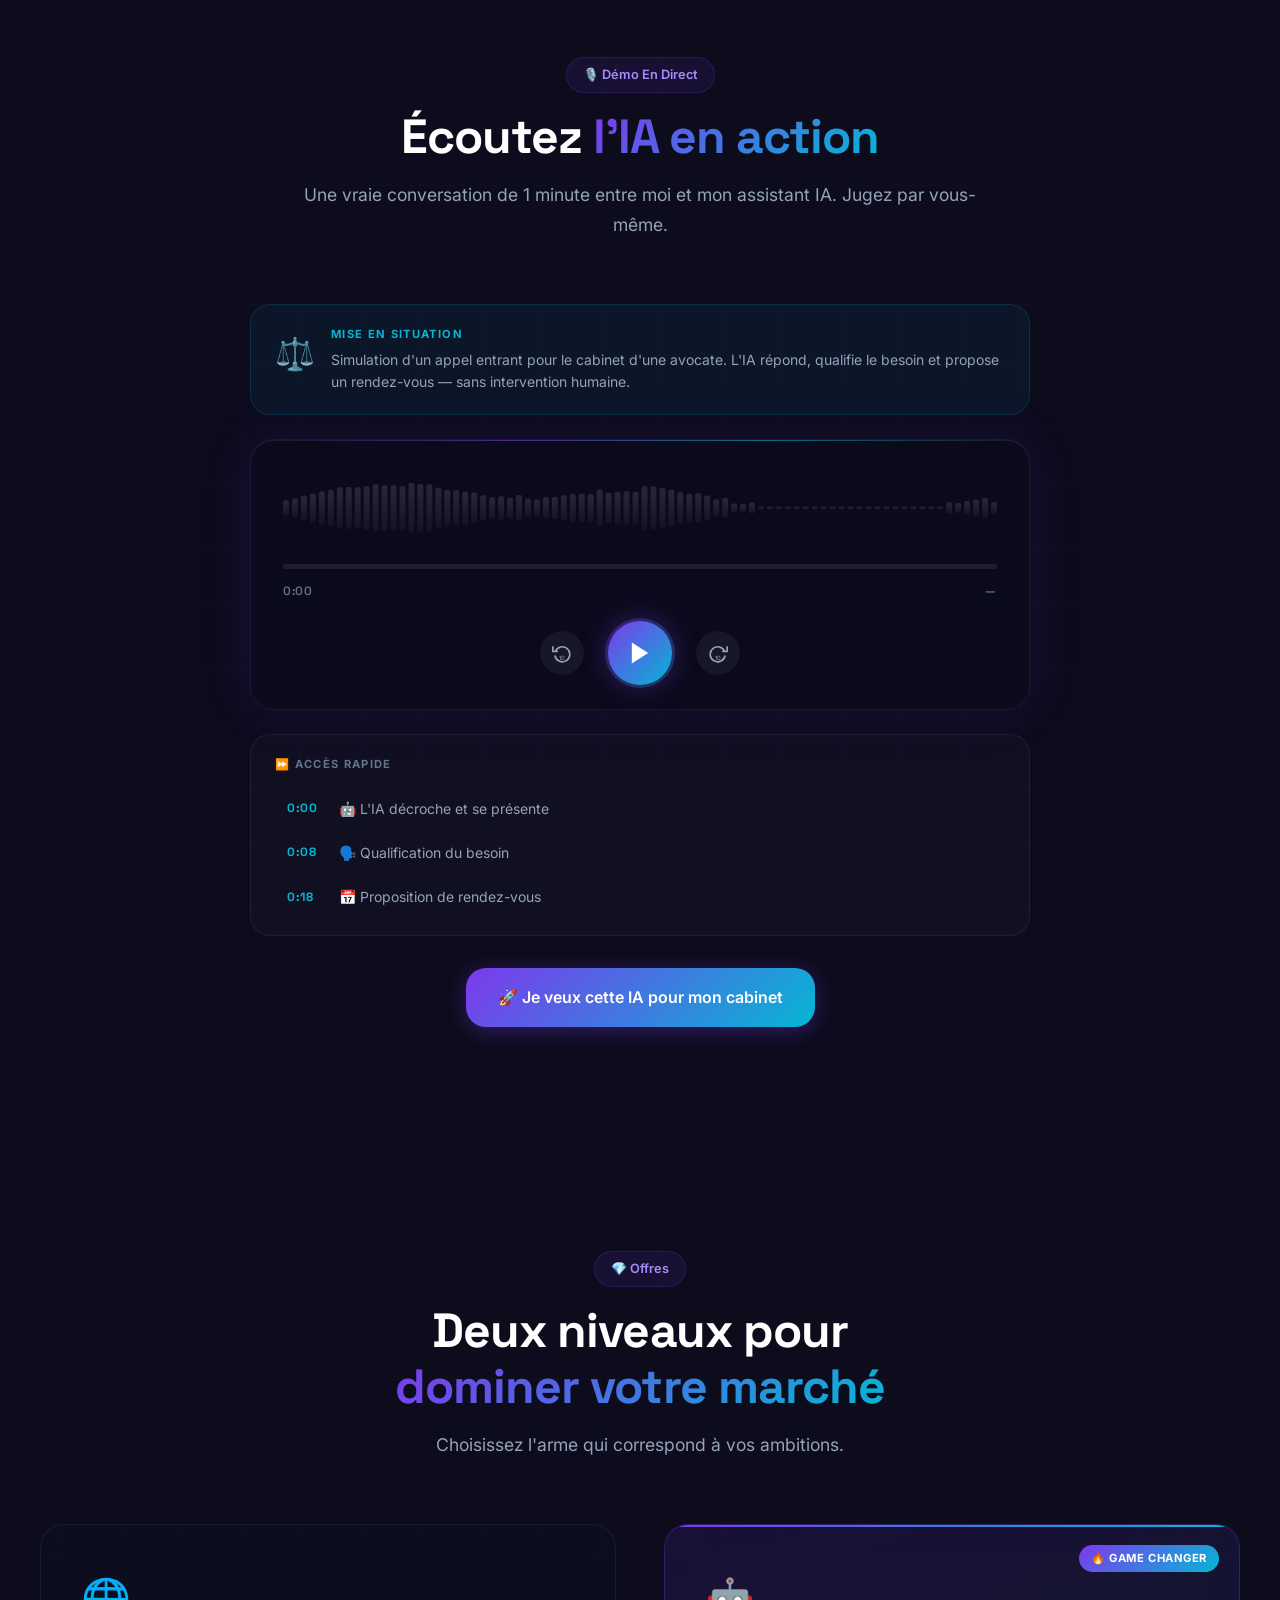
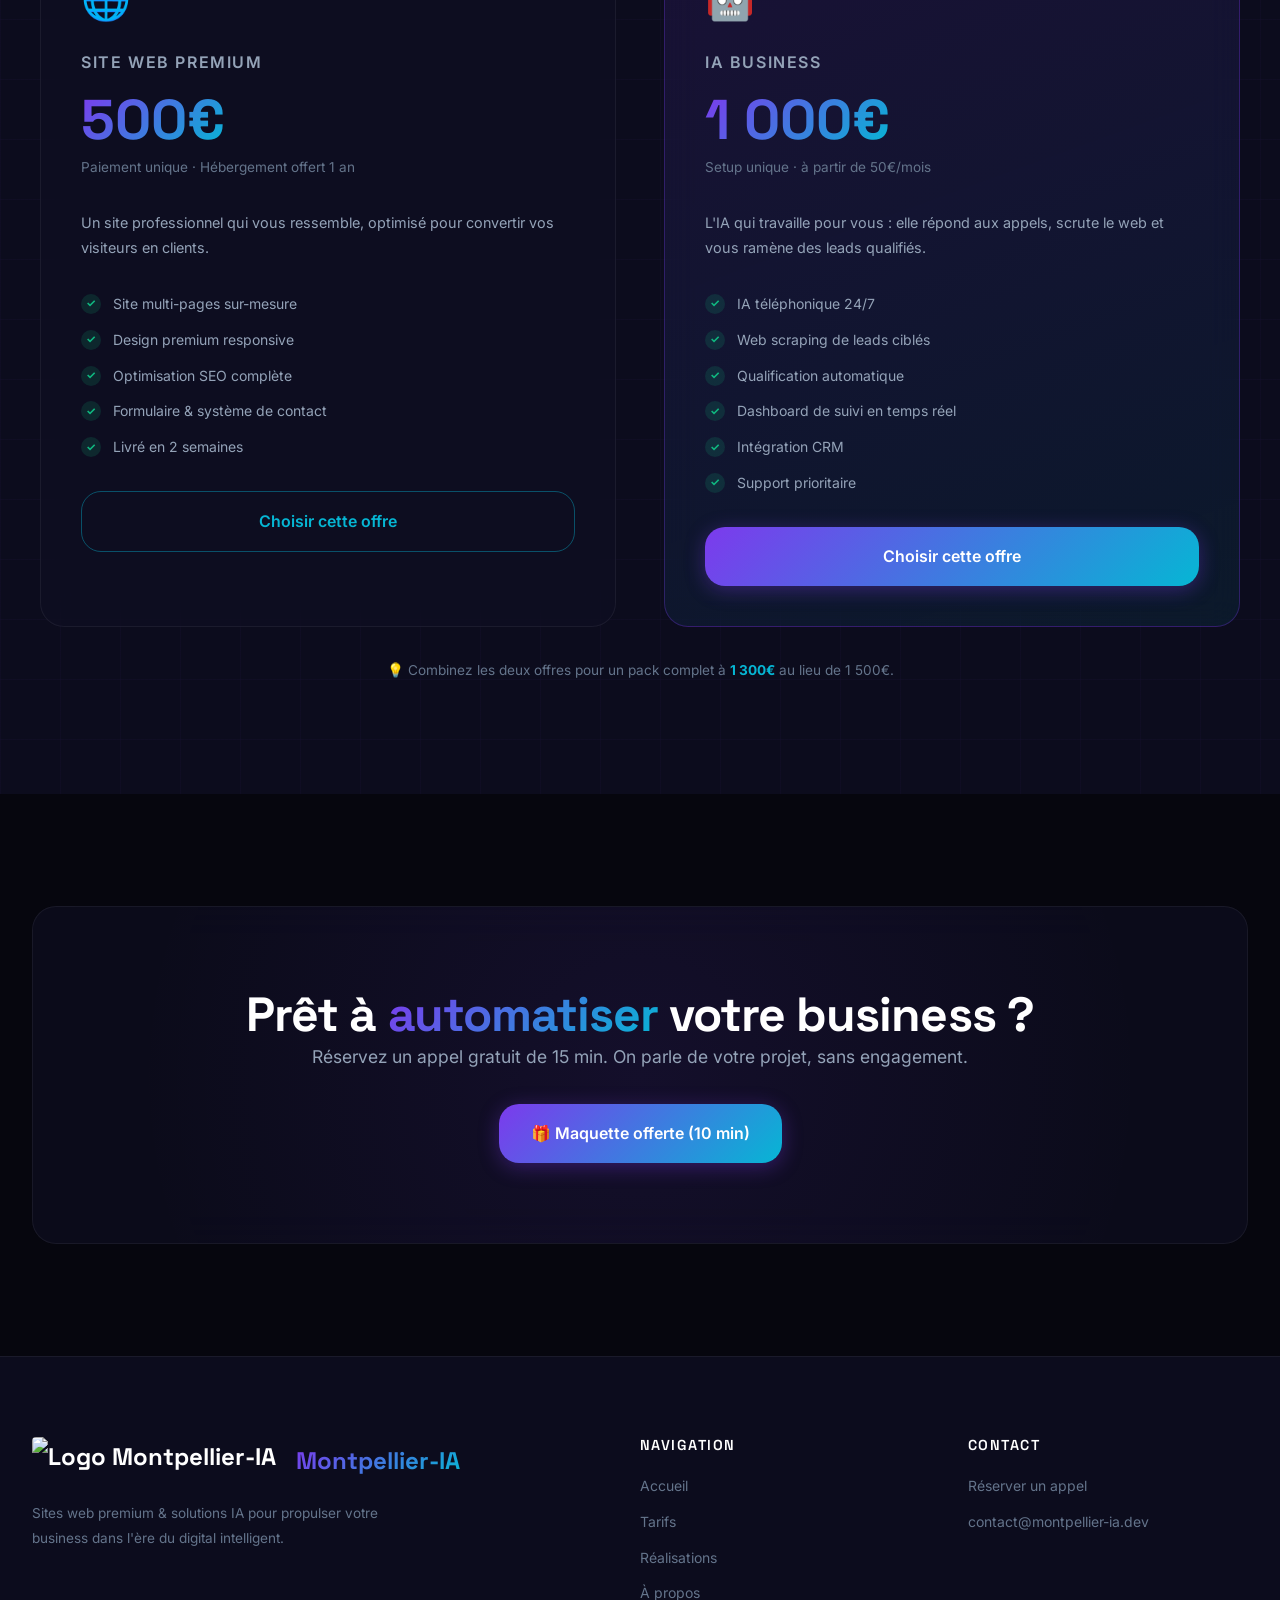
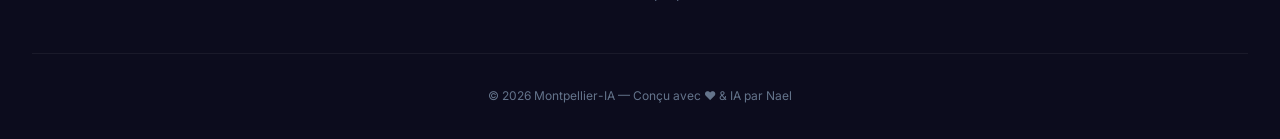
==== commit 6d0c8fda: "Add files via upload" ====
--- a/index.html
+++ b/index.html
@@ -528,6 +528,7 @@
 
 
 
+    <script src="script.js?v=10.1"></script>
     <script defer src="/_vercel/insights/script.js"></script>
 
 </body>
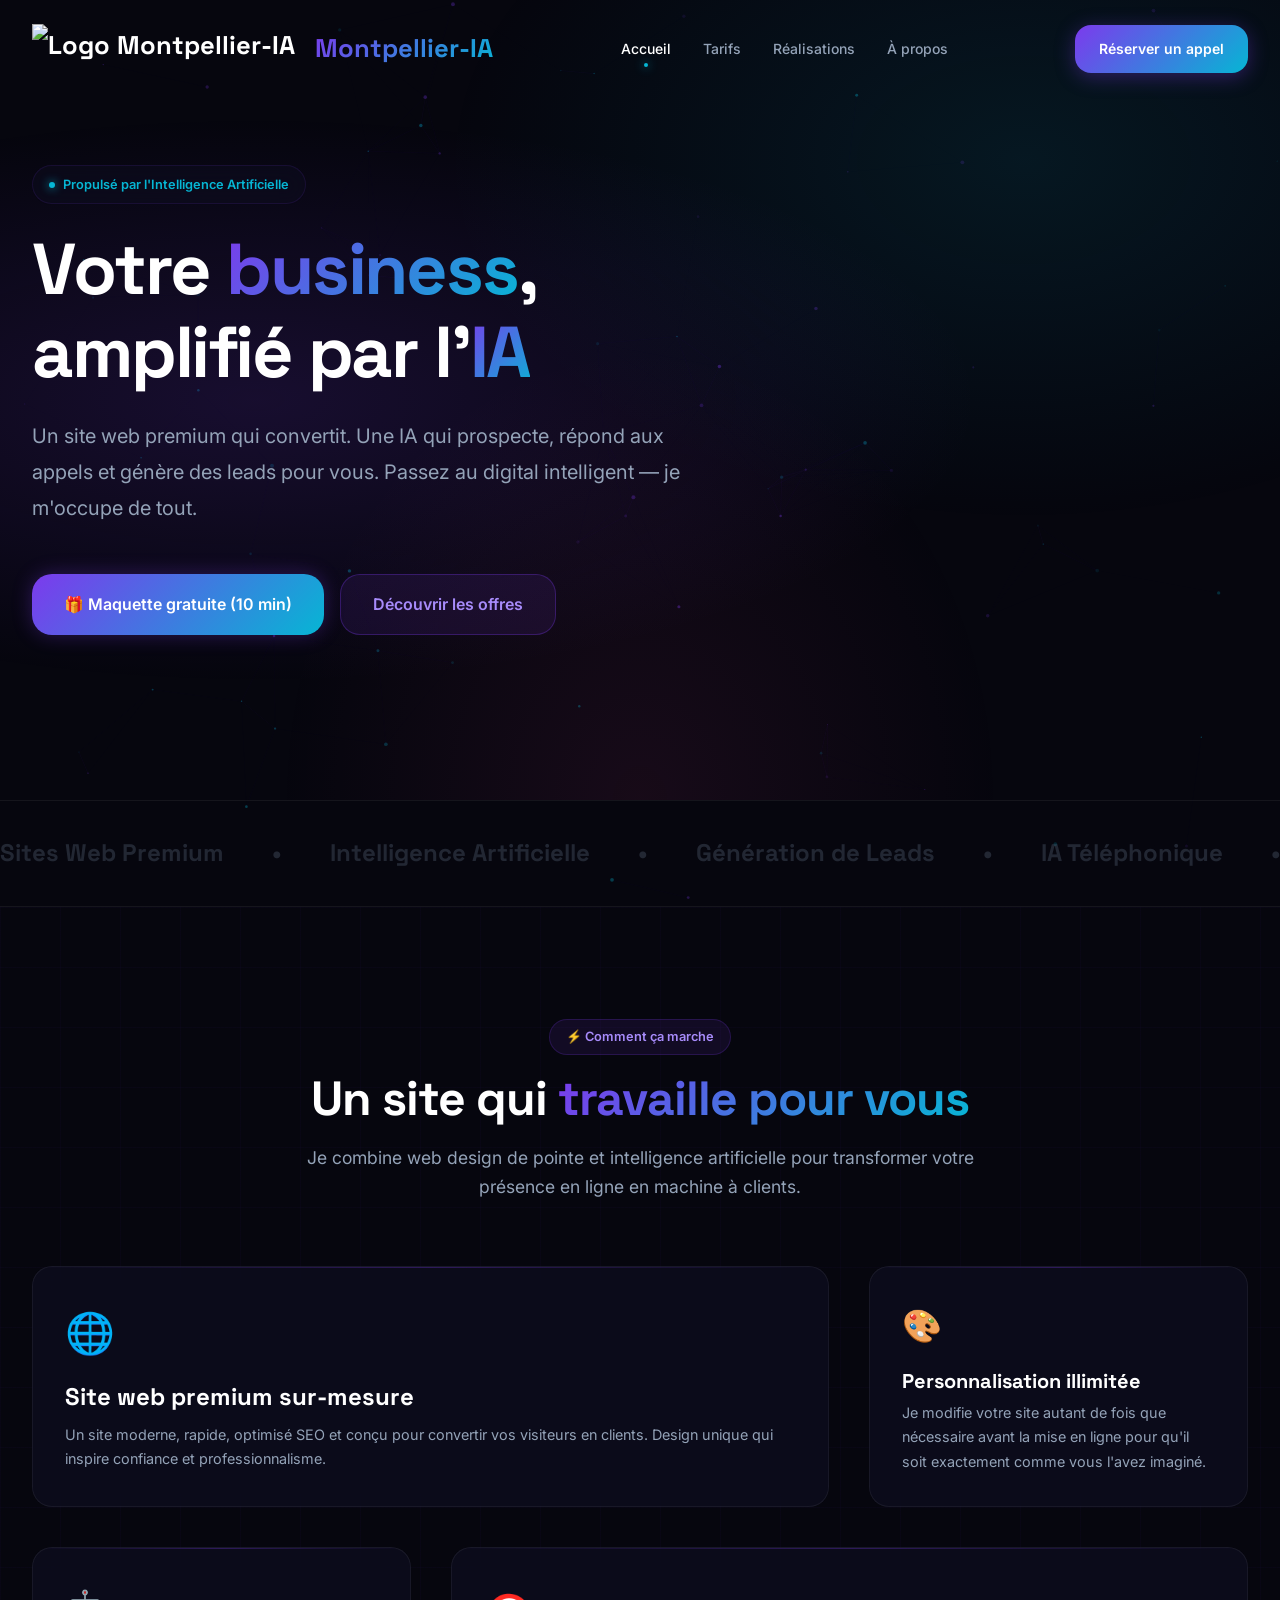
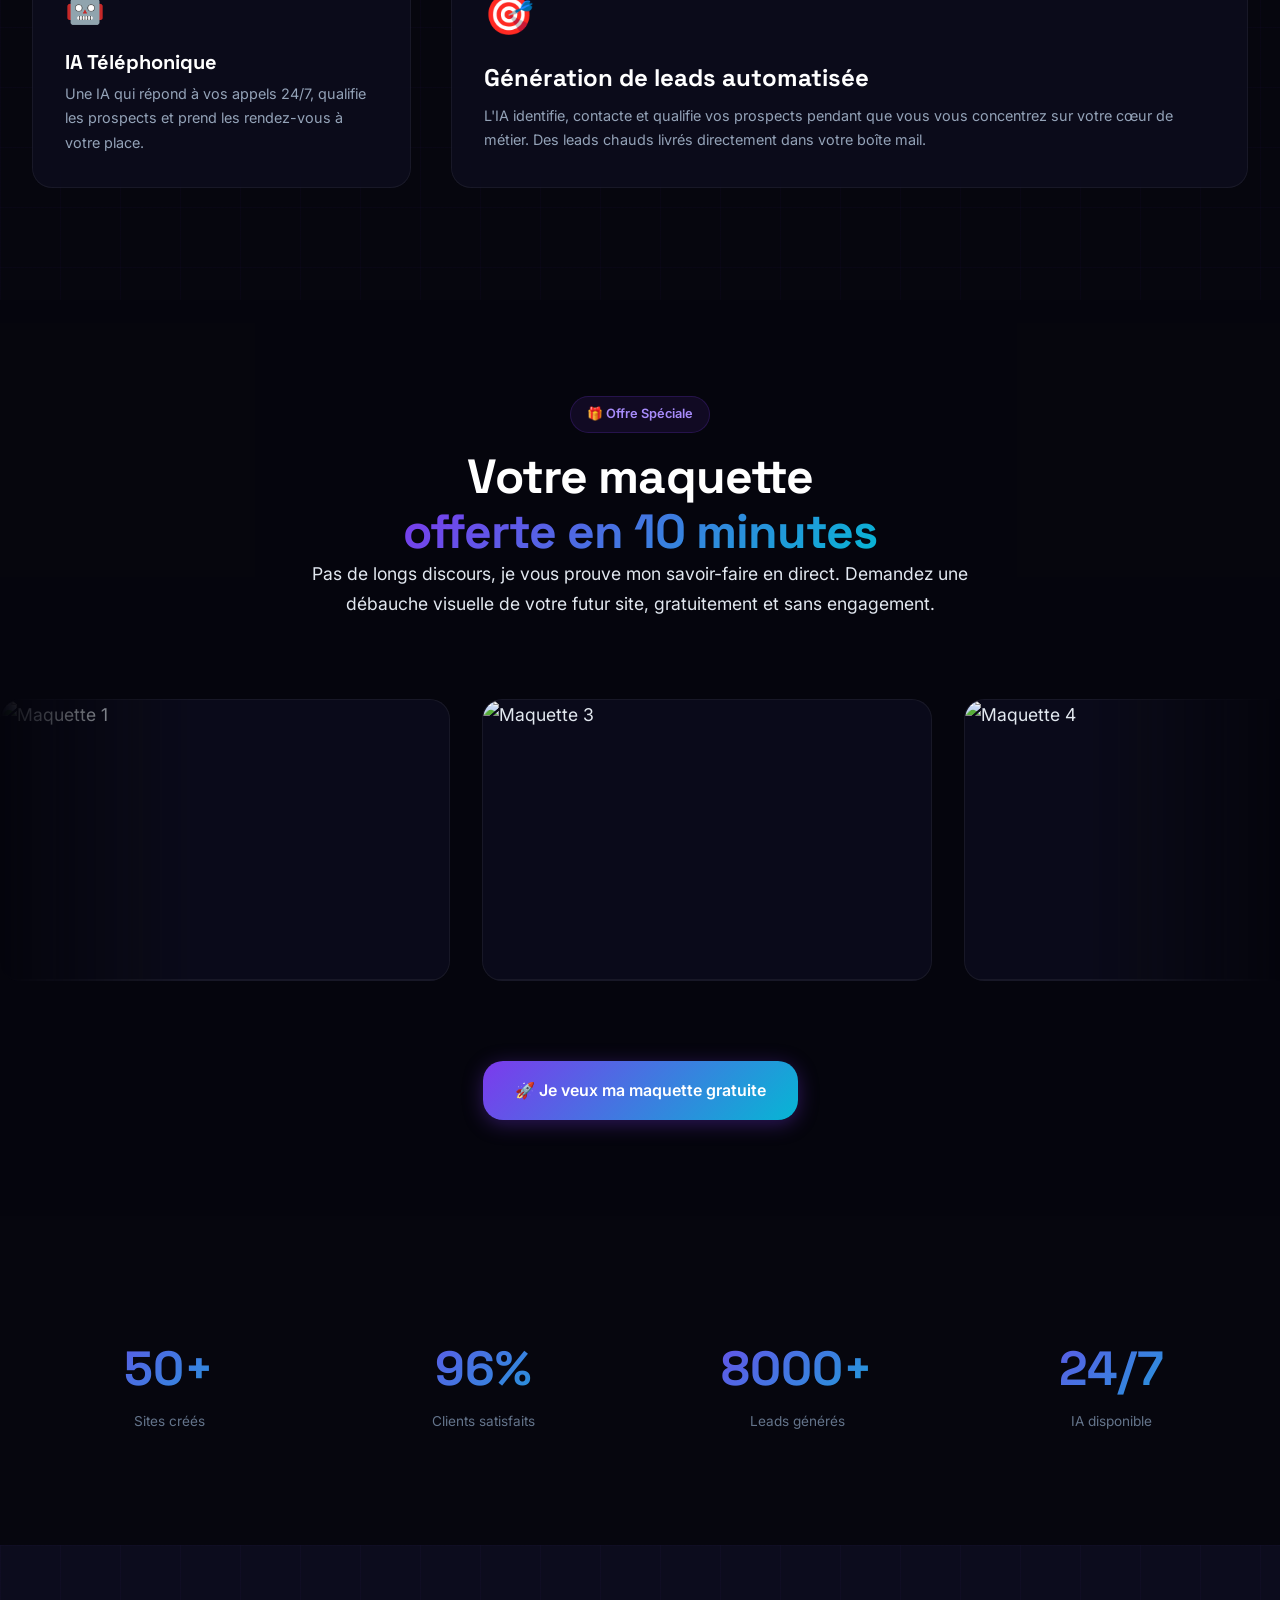
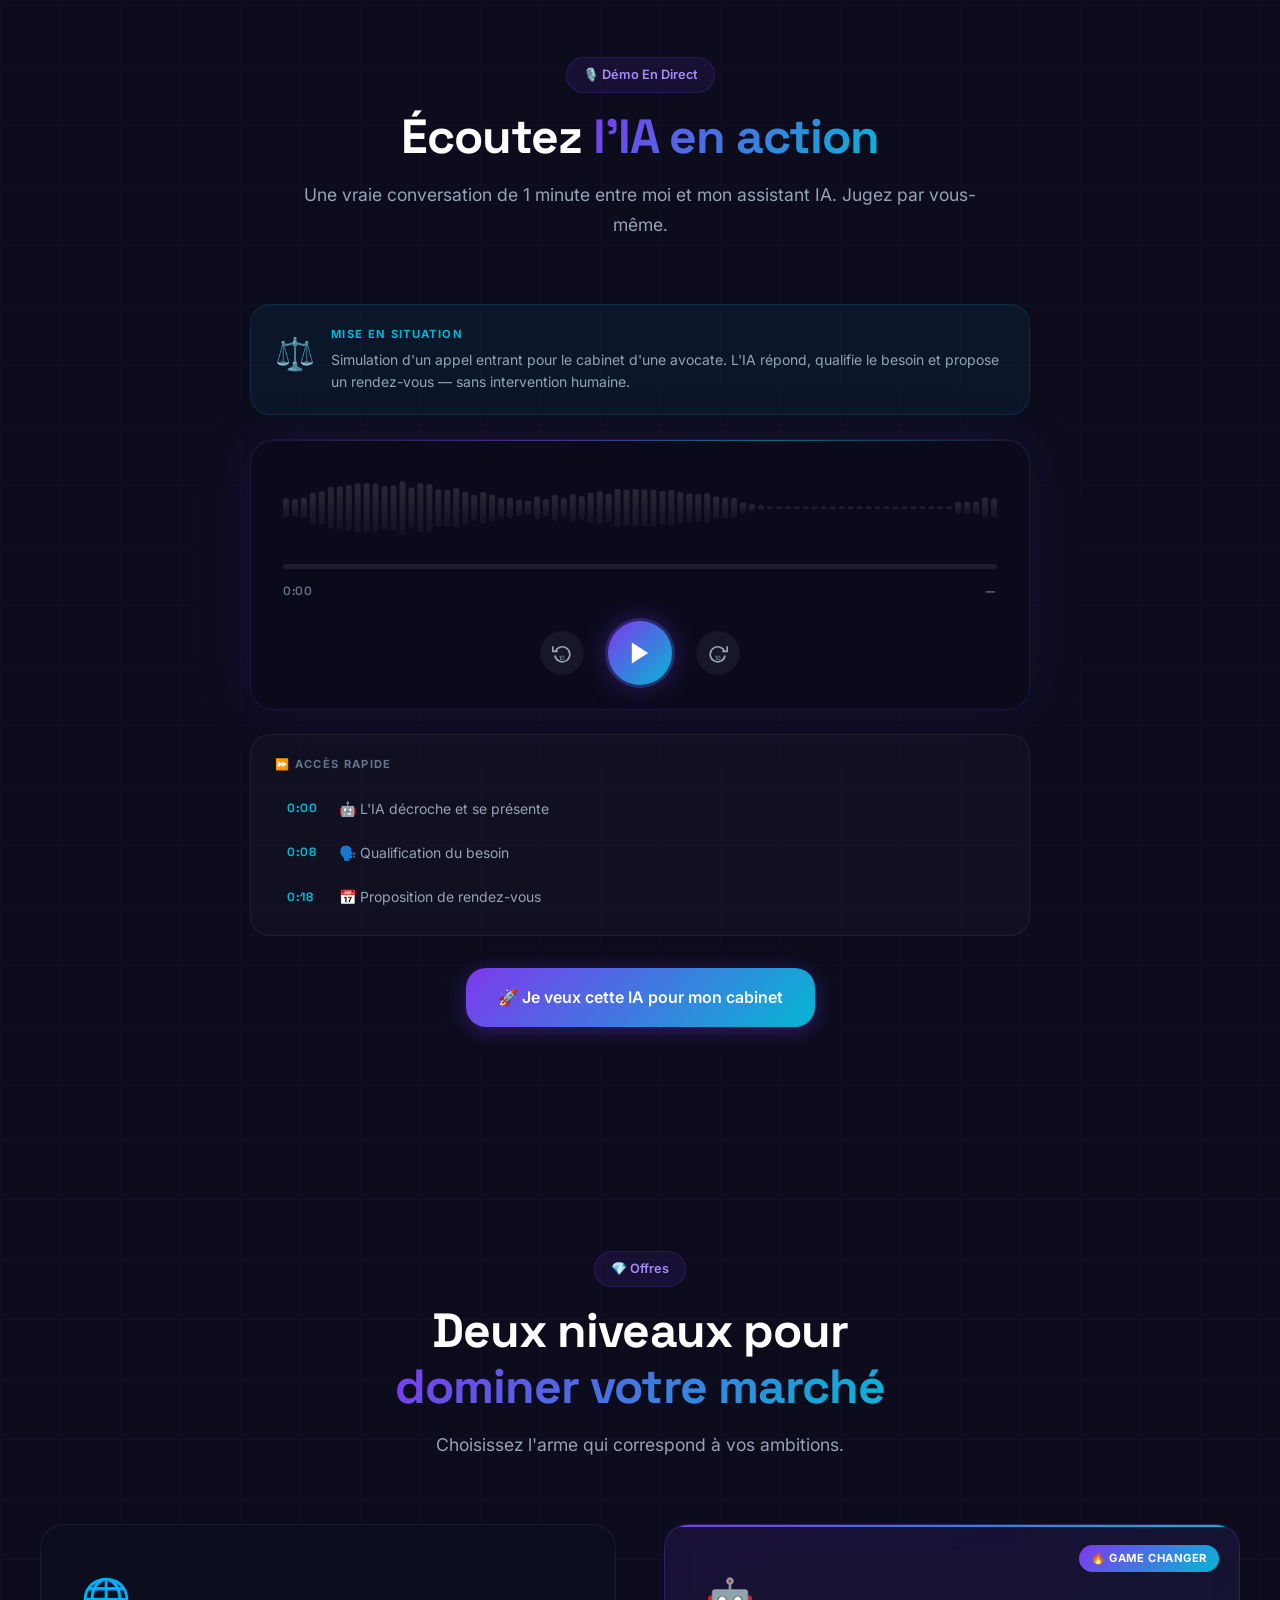
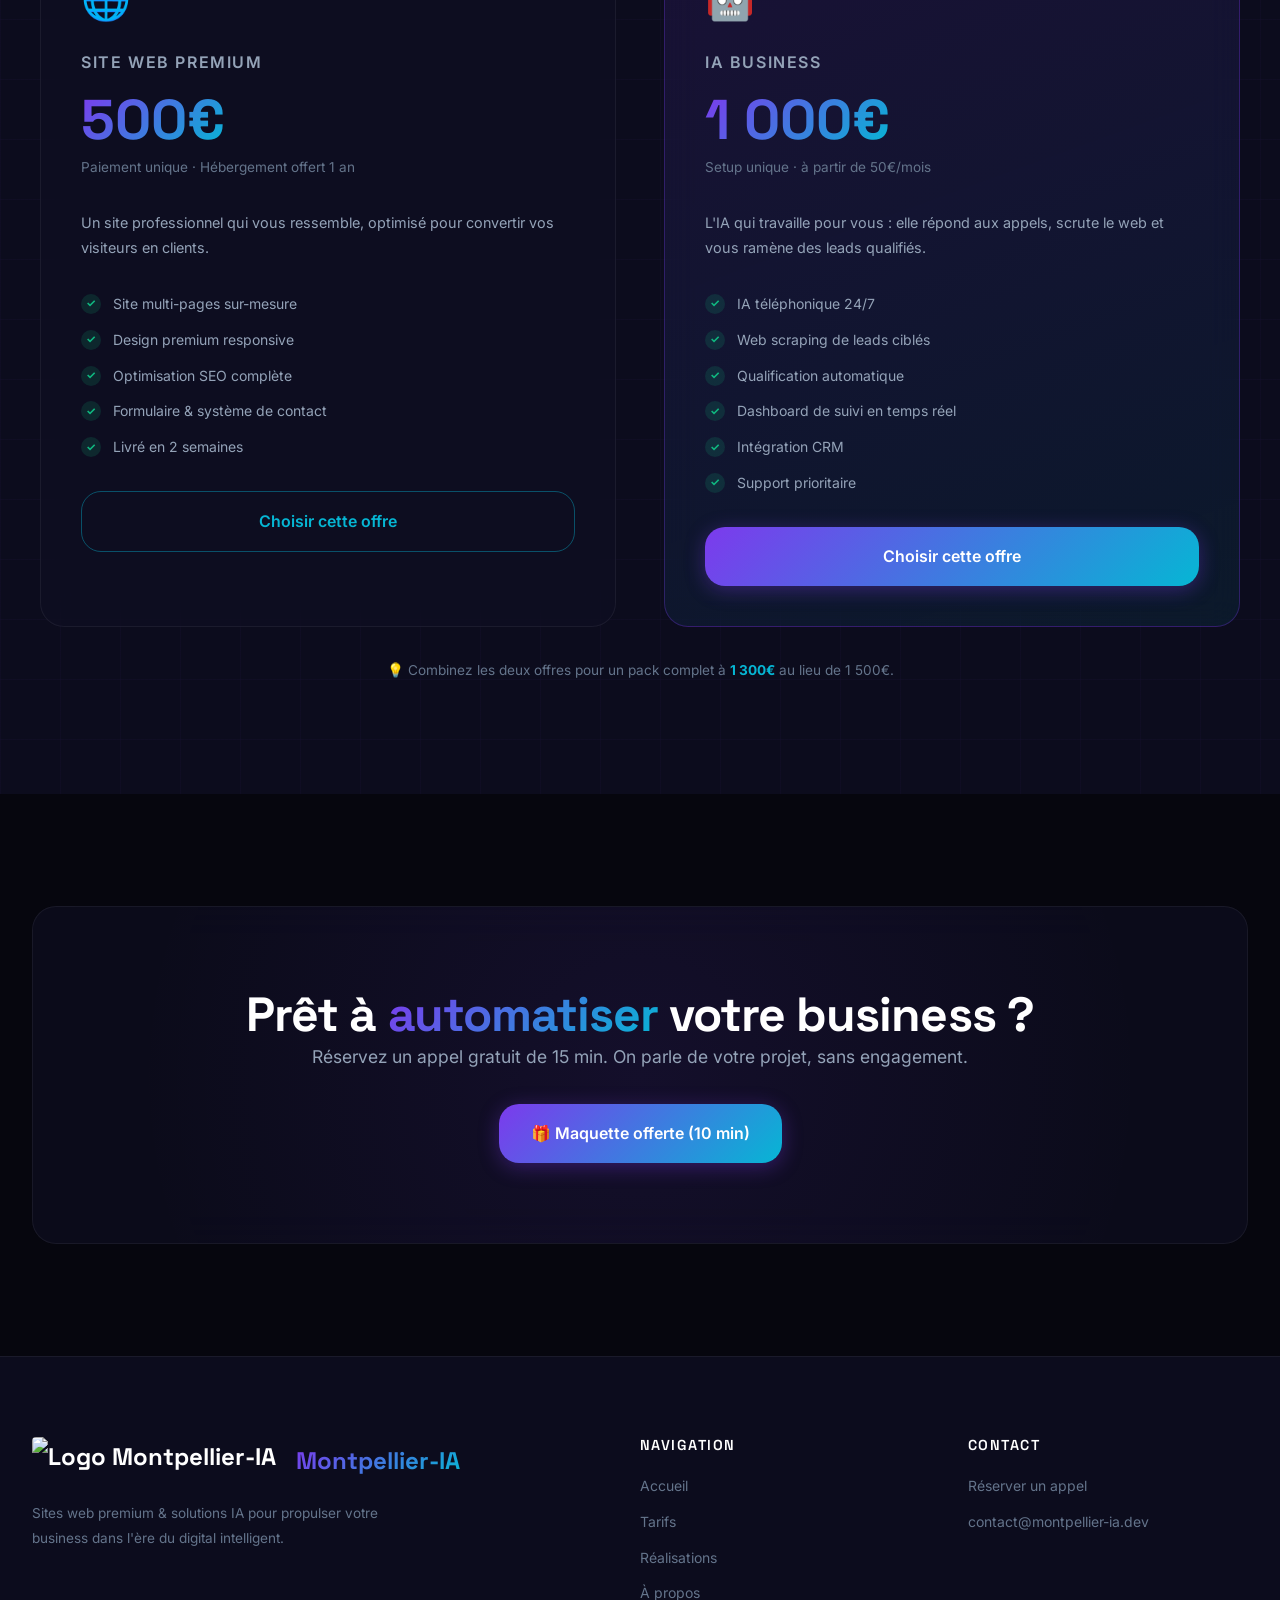
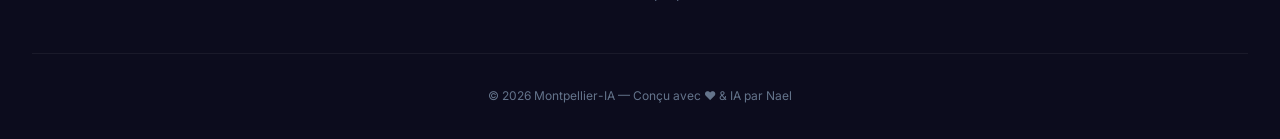
==== commit c8bffb88: "Add files via upload" ====
--- a/index.html
+++ b/index.html
@@ -30,6 +30,9 @@
     <meta name="google-site-verification" content="google18a44e222b58c08e" />
     <script src="https://analytics.ahrefs.com/analytics.js" data-key="uqkY2G1PRKFkOzScGAenXg" async></script>
     <link rel="stylesheet" href="style.css?v=14.6">
+    <link rel="icon" type="image/png" href="https://i.postimg.cc/g0byRVSn/Untitled-design.png?v=999">
+    <link rel="apple-touch-icon" href="https://i.postimg.cc/g0byRVSn/Untitled-design.png?v=999">
+    <meta name="apple-mobile-web-app-title" content="Montpellier-IA">
     <script type="module" src="https://unpkg.com/@splinetool/viewer@1.12.86/build/spline-viewer.js"></script>
 </head>
 
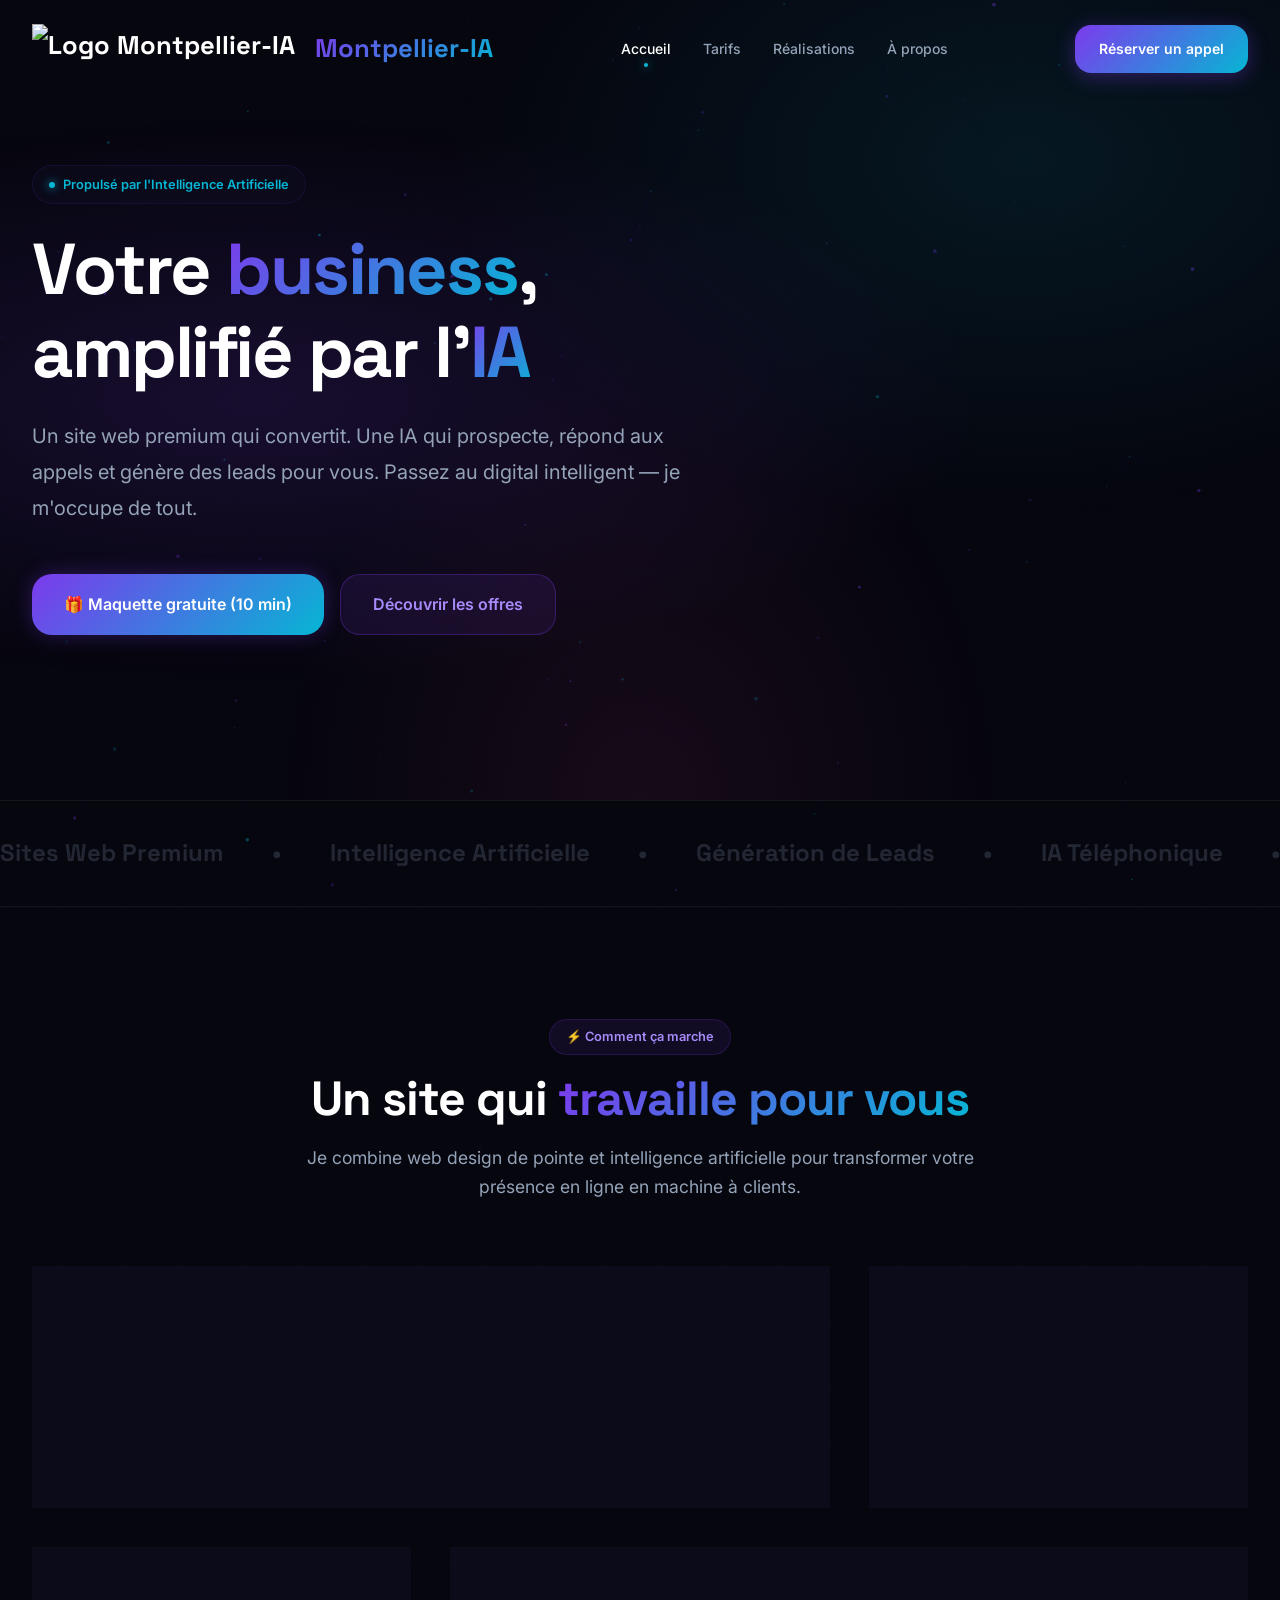
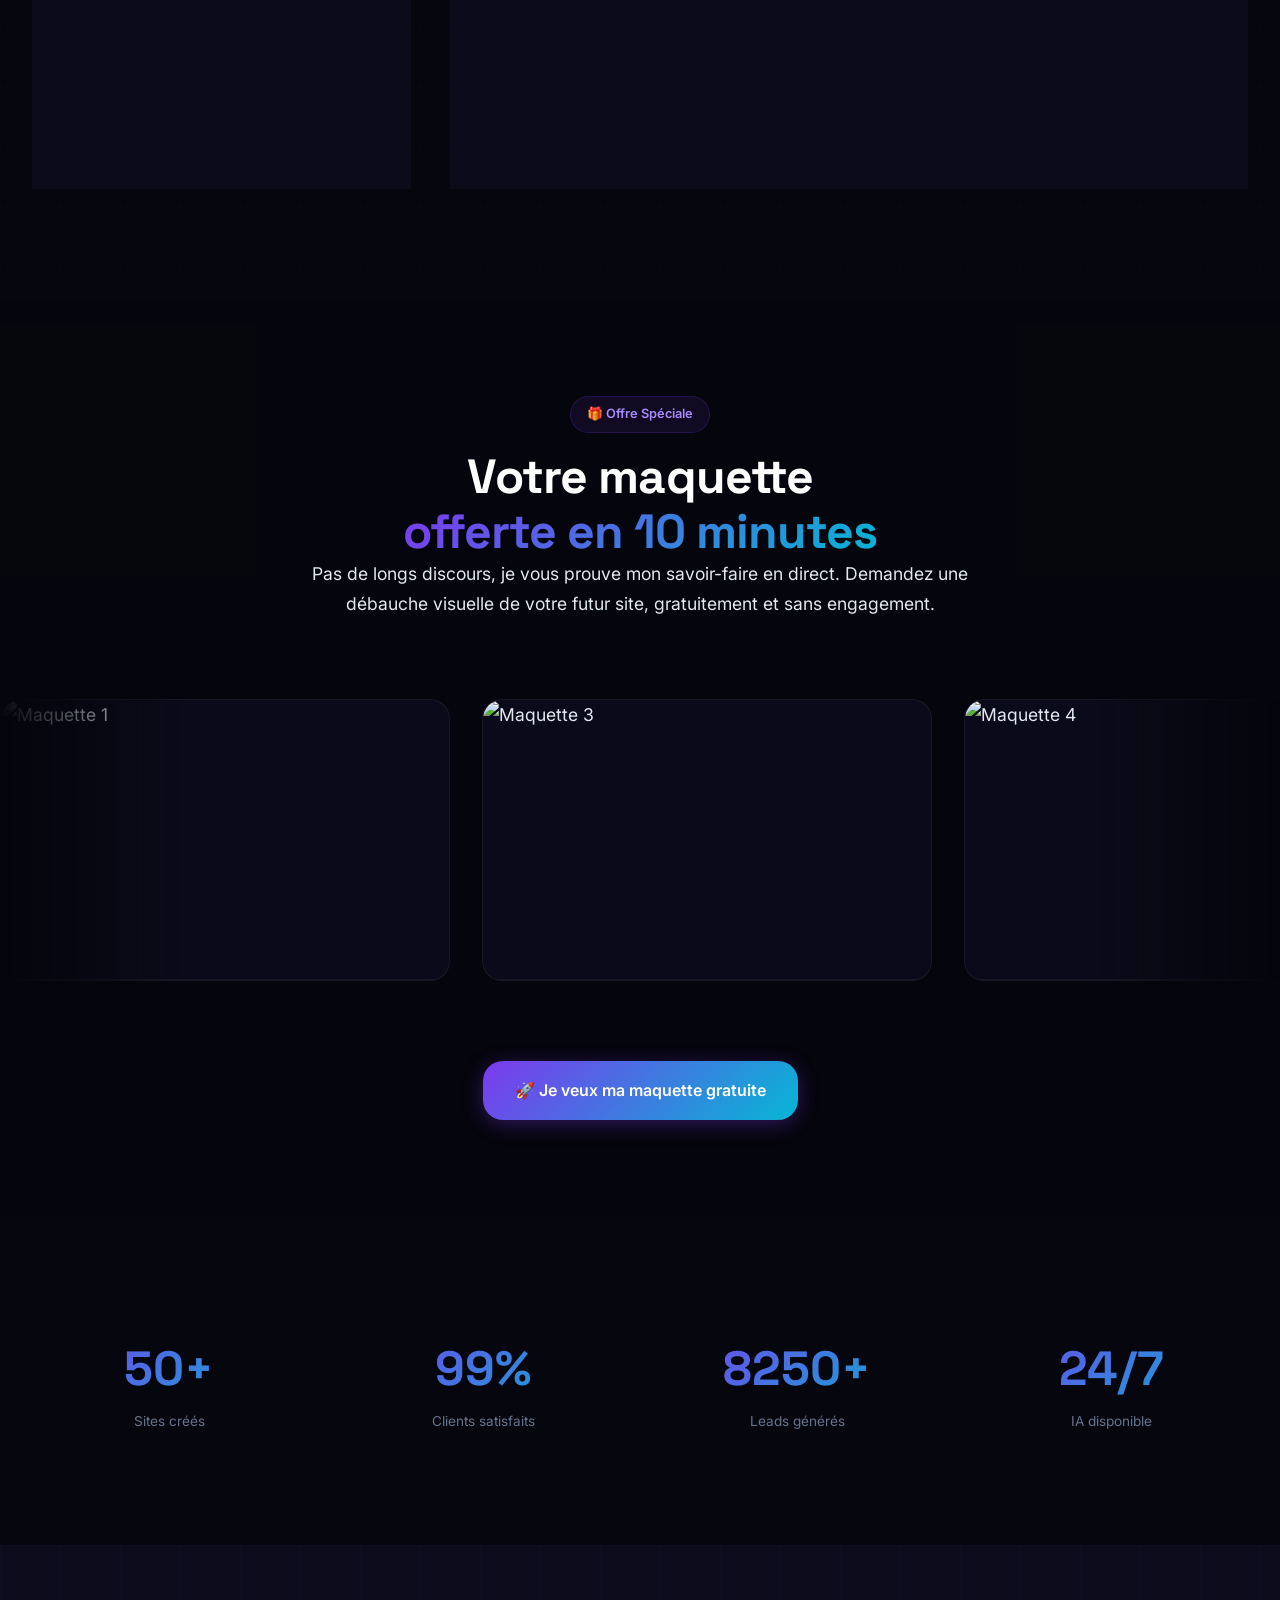
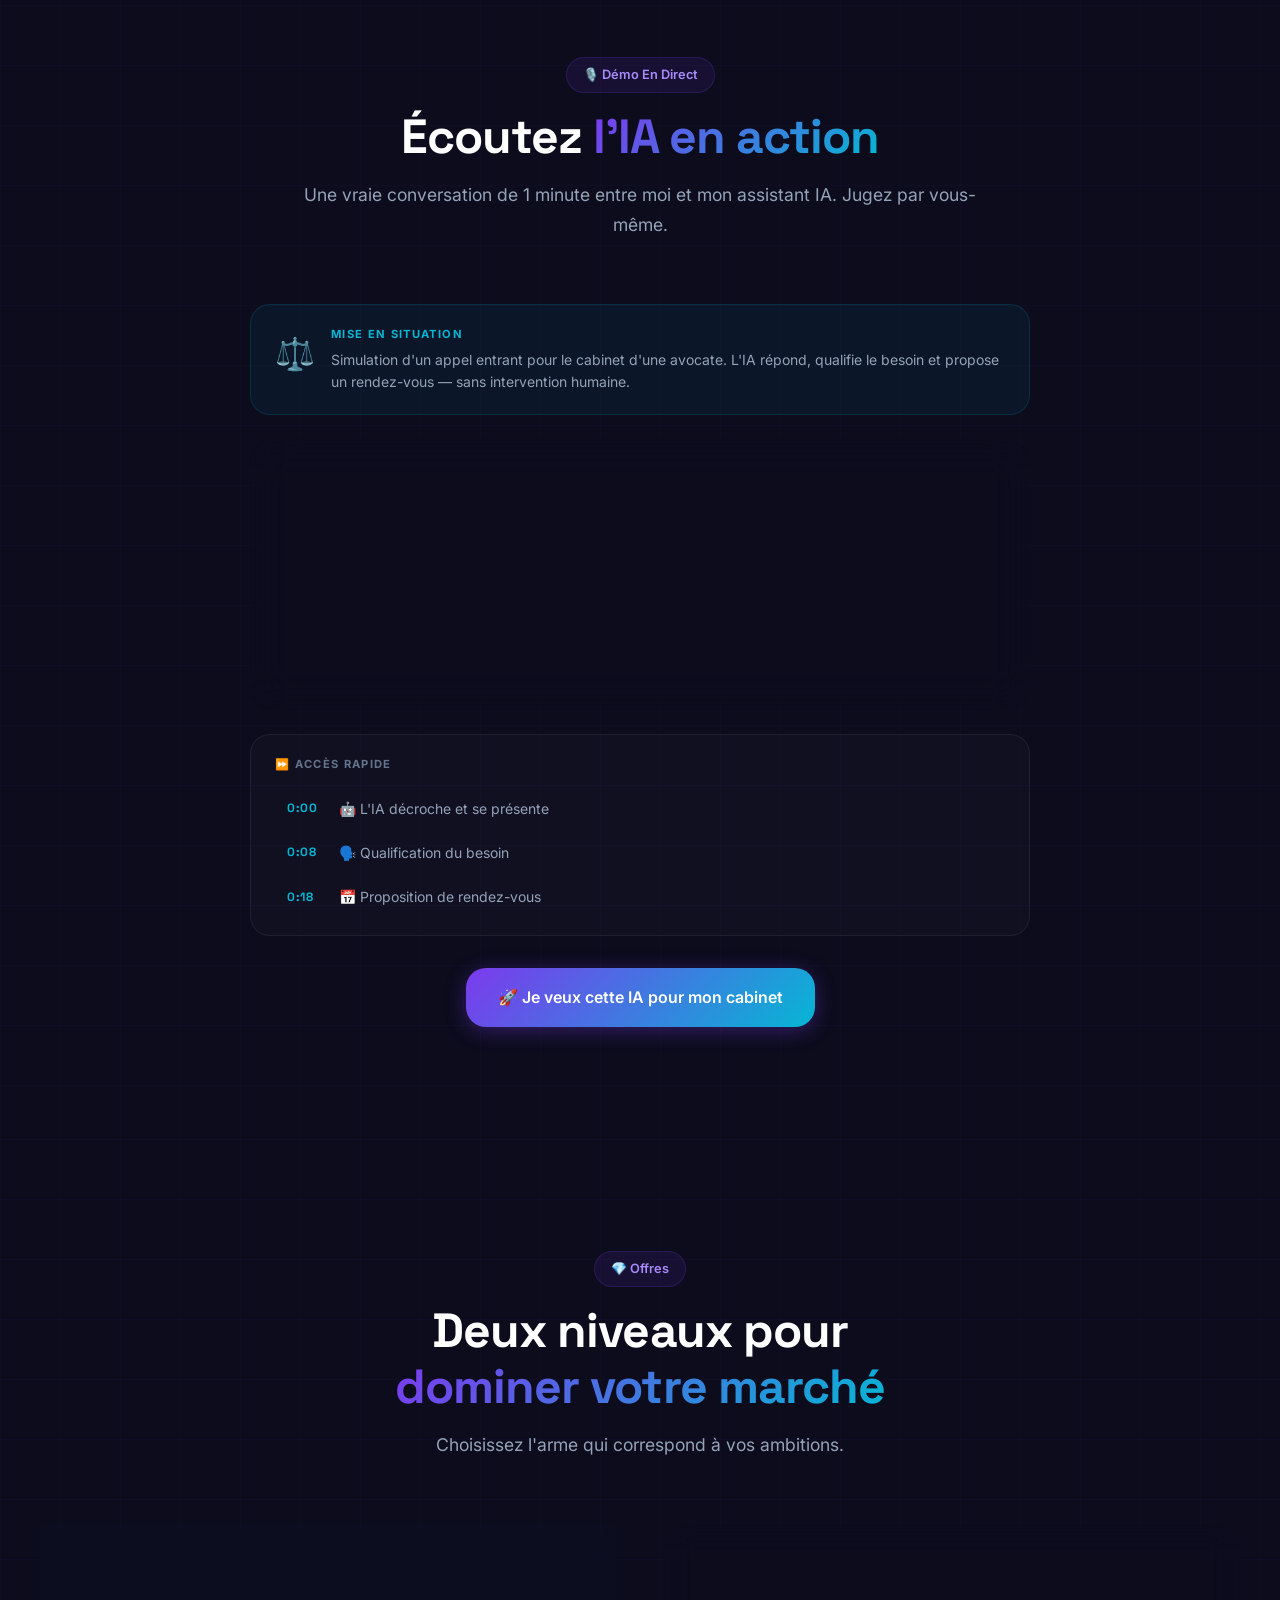
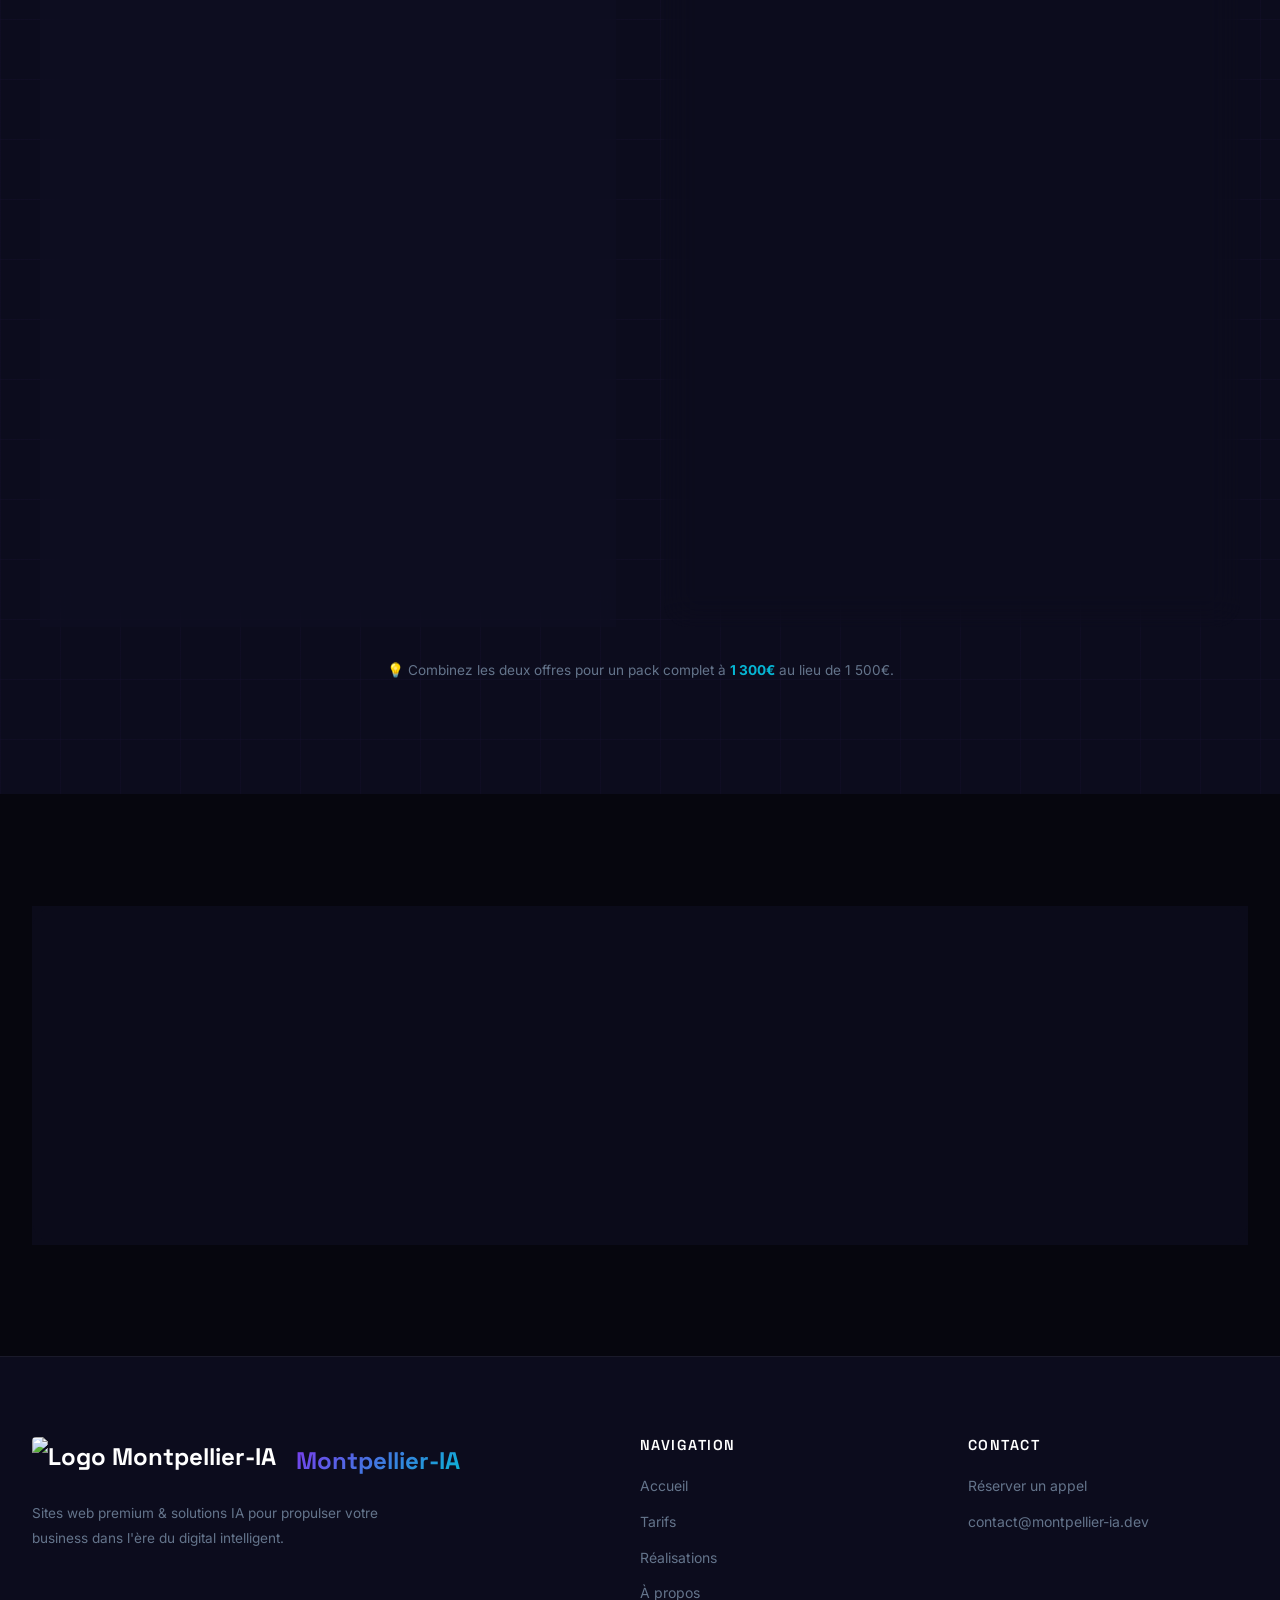
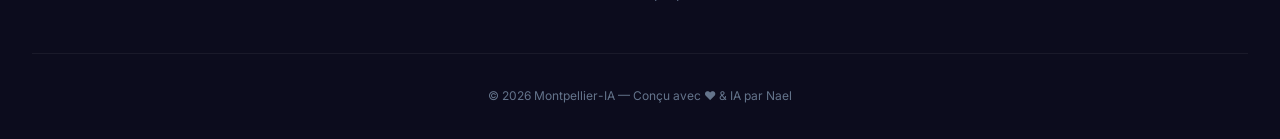
==== commit 55531368: "Add files via upload" ====
--- a/index.html
+++ b/index.html
@@ -532,6 +532,11 @@
 
 
     <script src="script.js?v=10.1"></script>
+
+    <script>
+        window.va = window.va || function () { (window.vaq = window.vaq || []).push(arguments); };
+    </script>
+
     <script defer src="/_vercel/insights/script.js"></script>
 
 </body>
